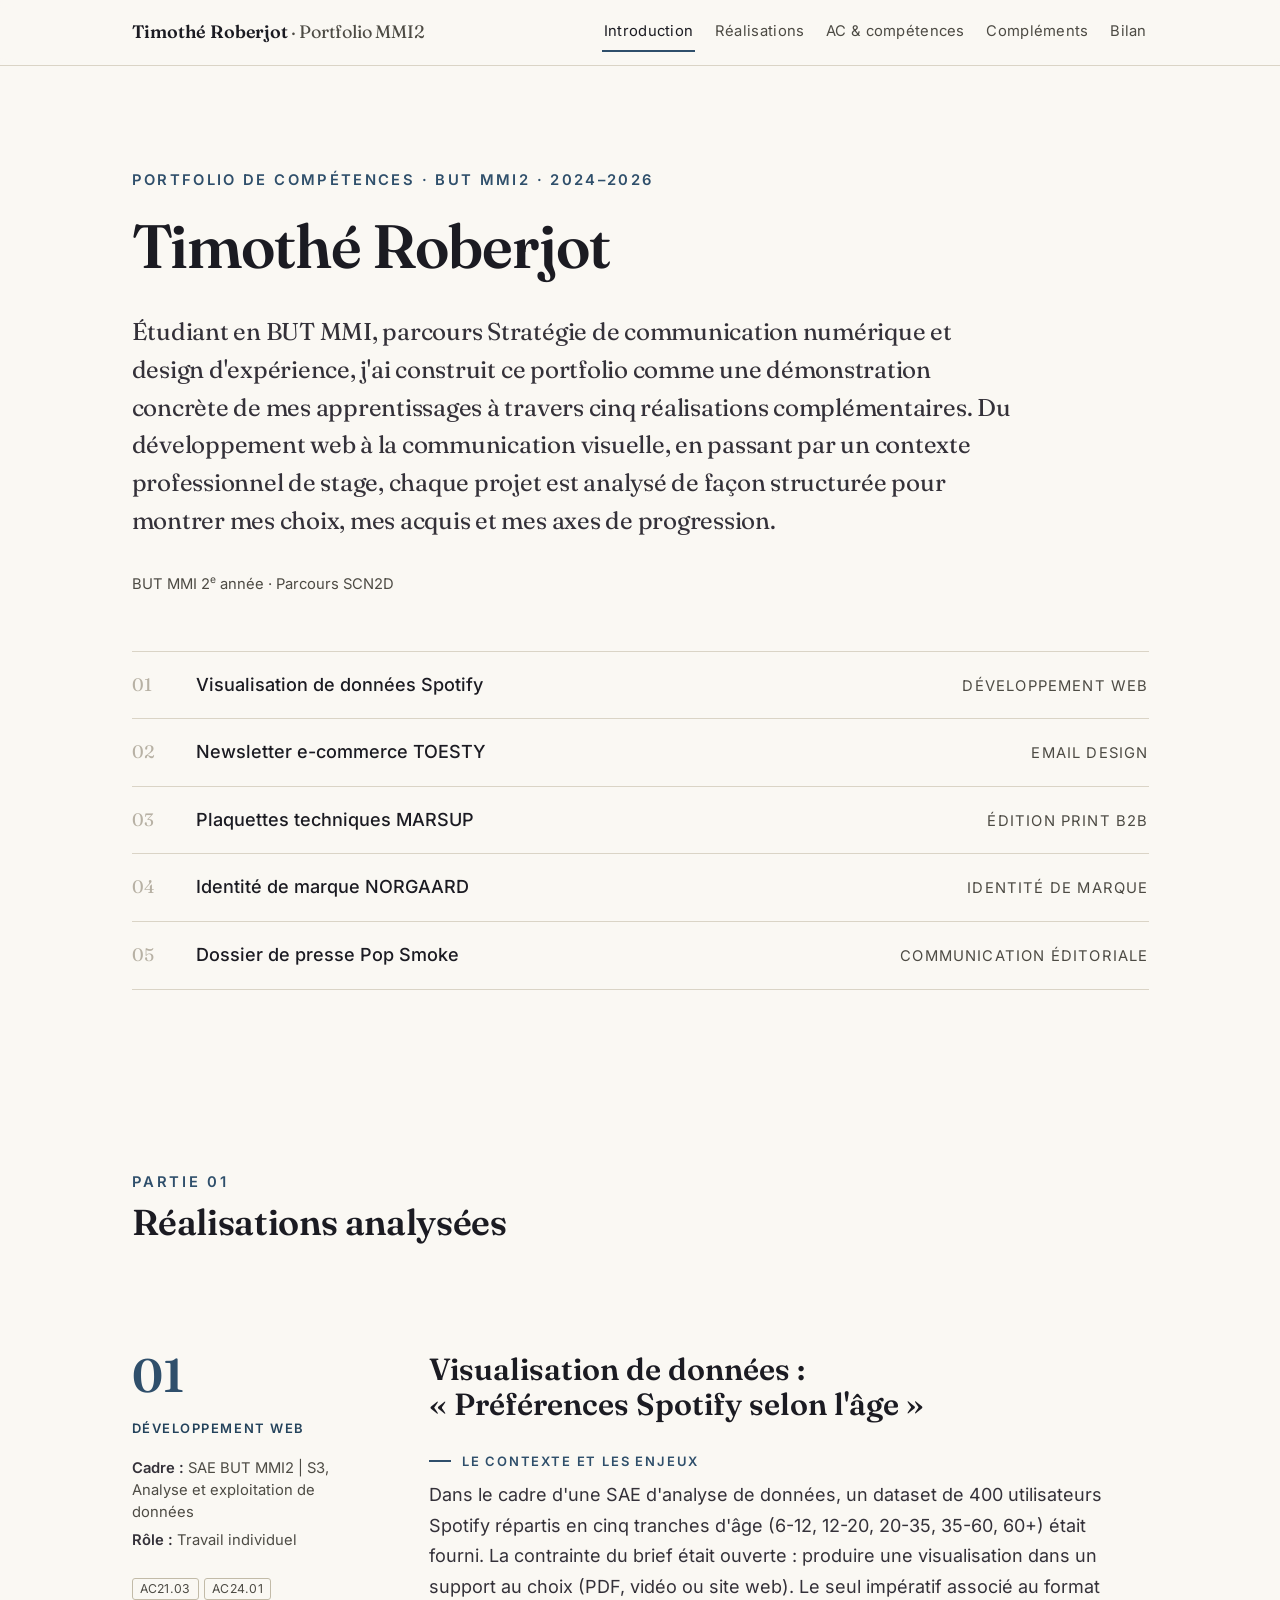
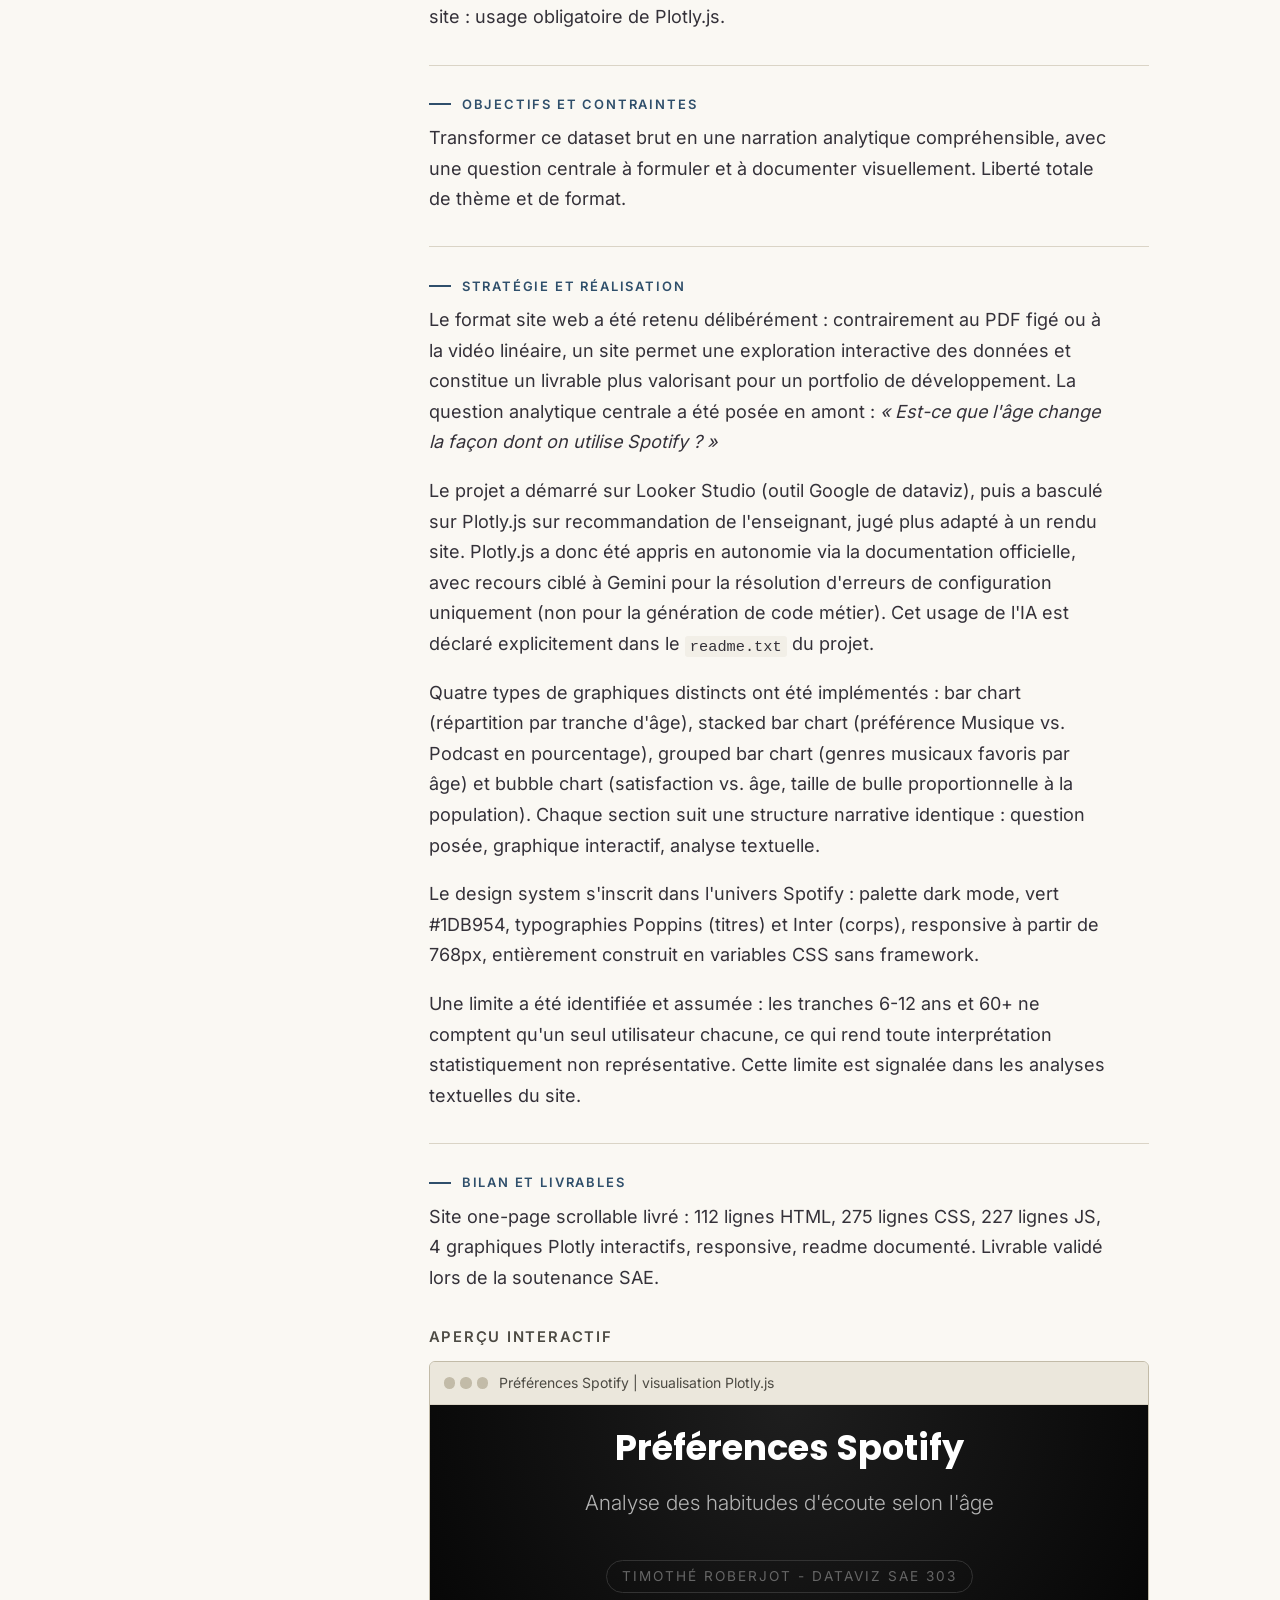
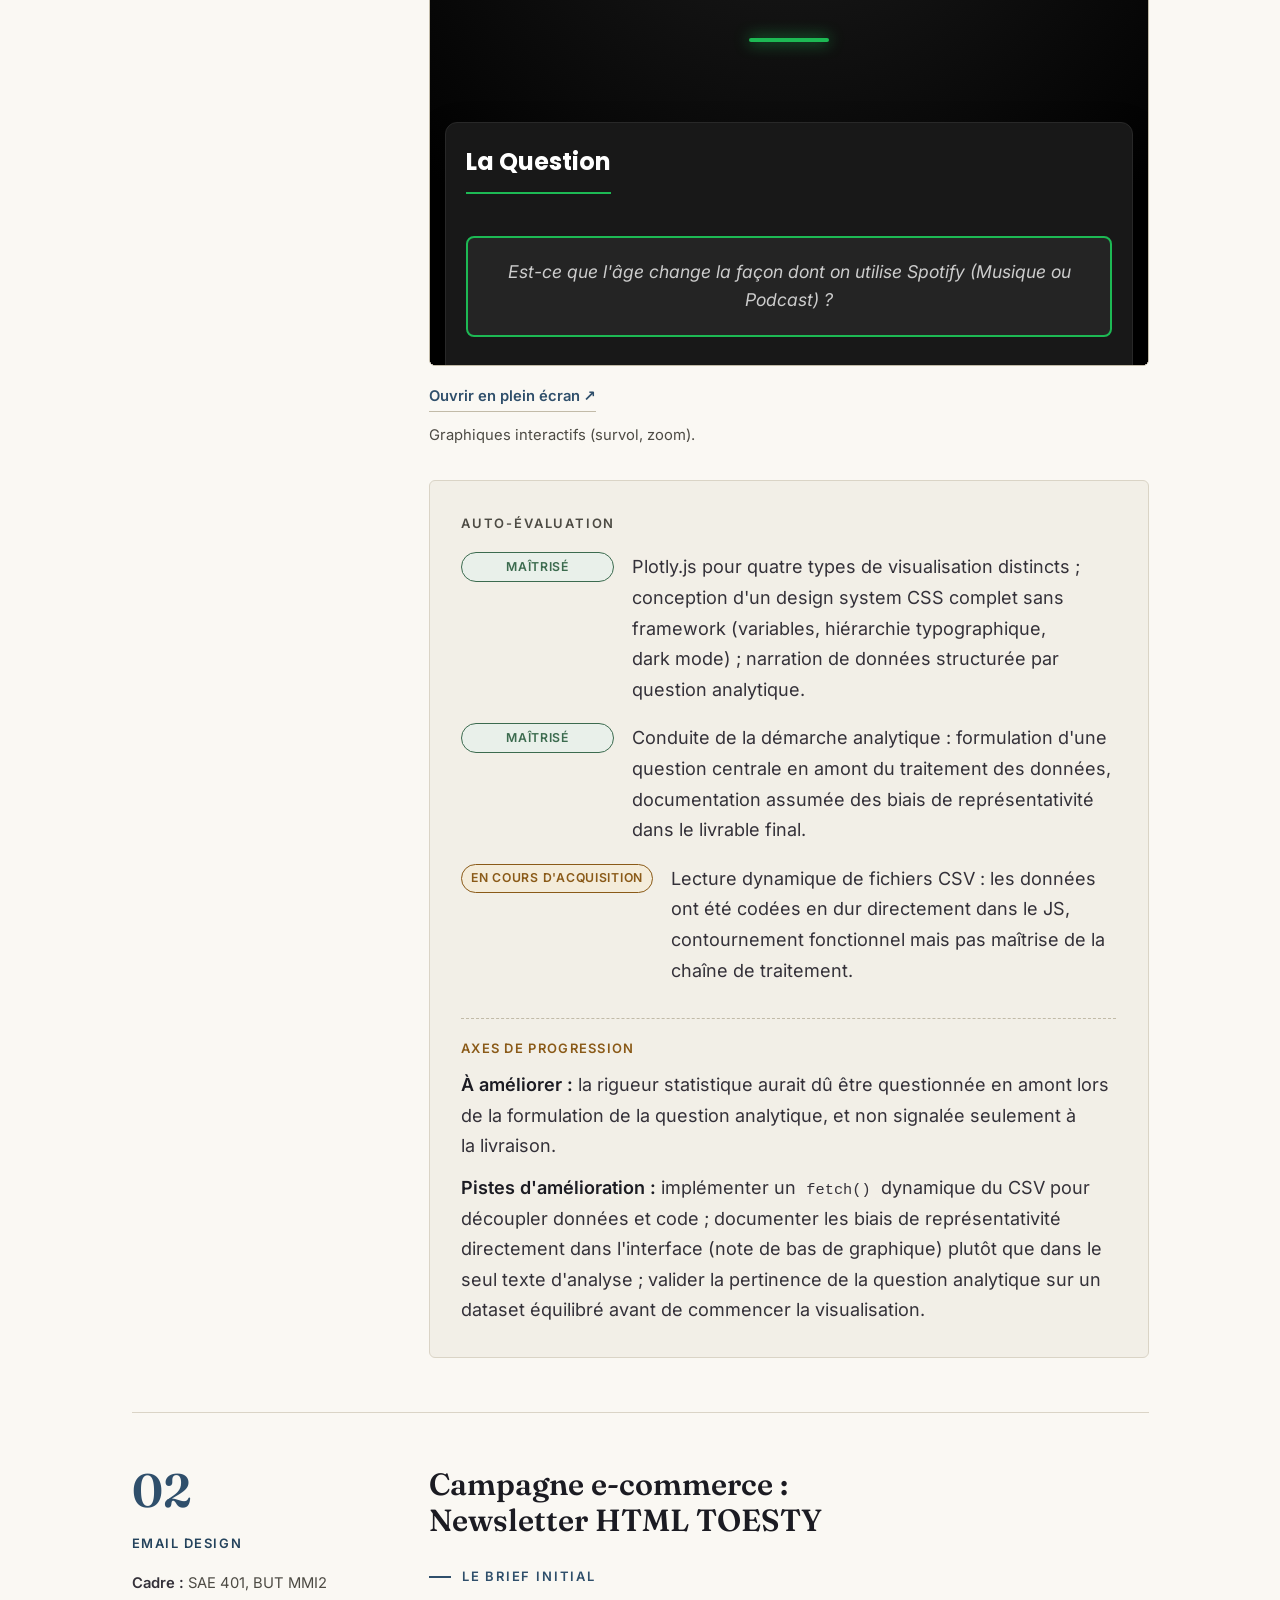
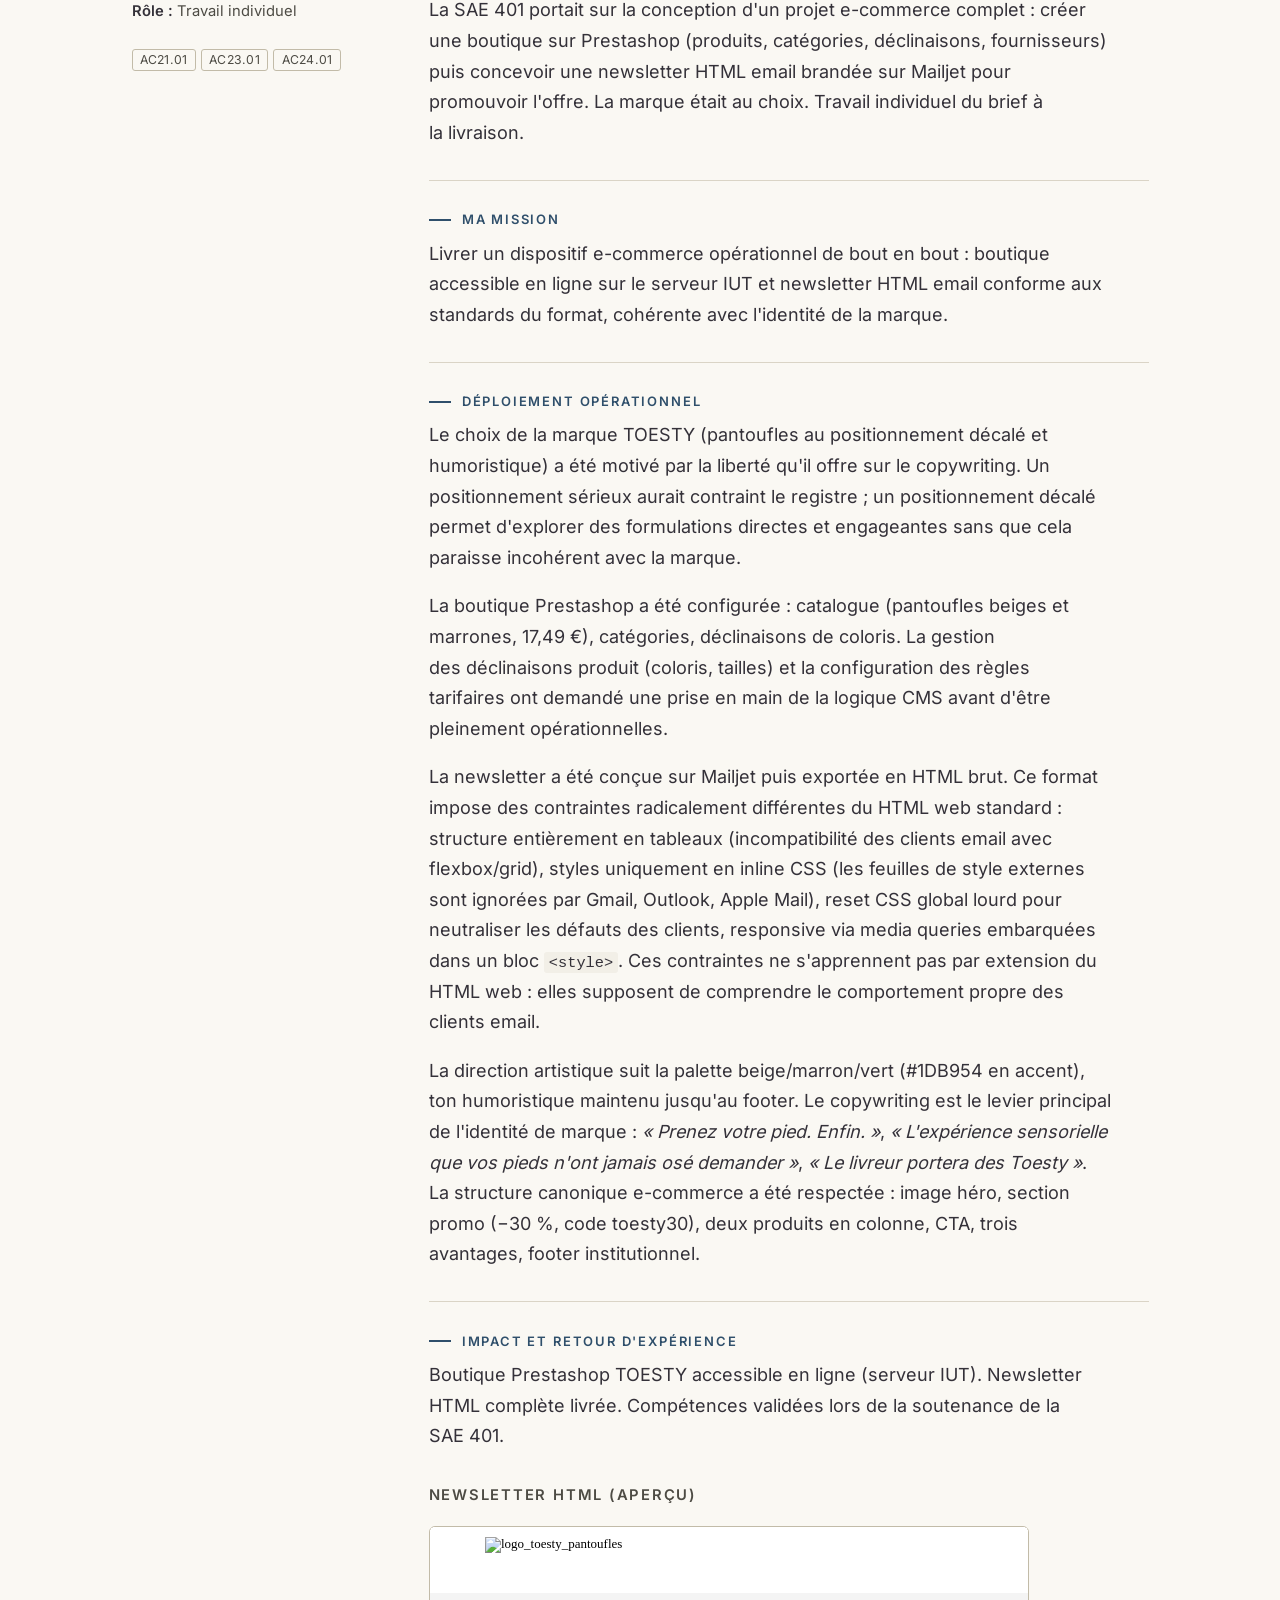
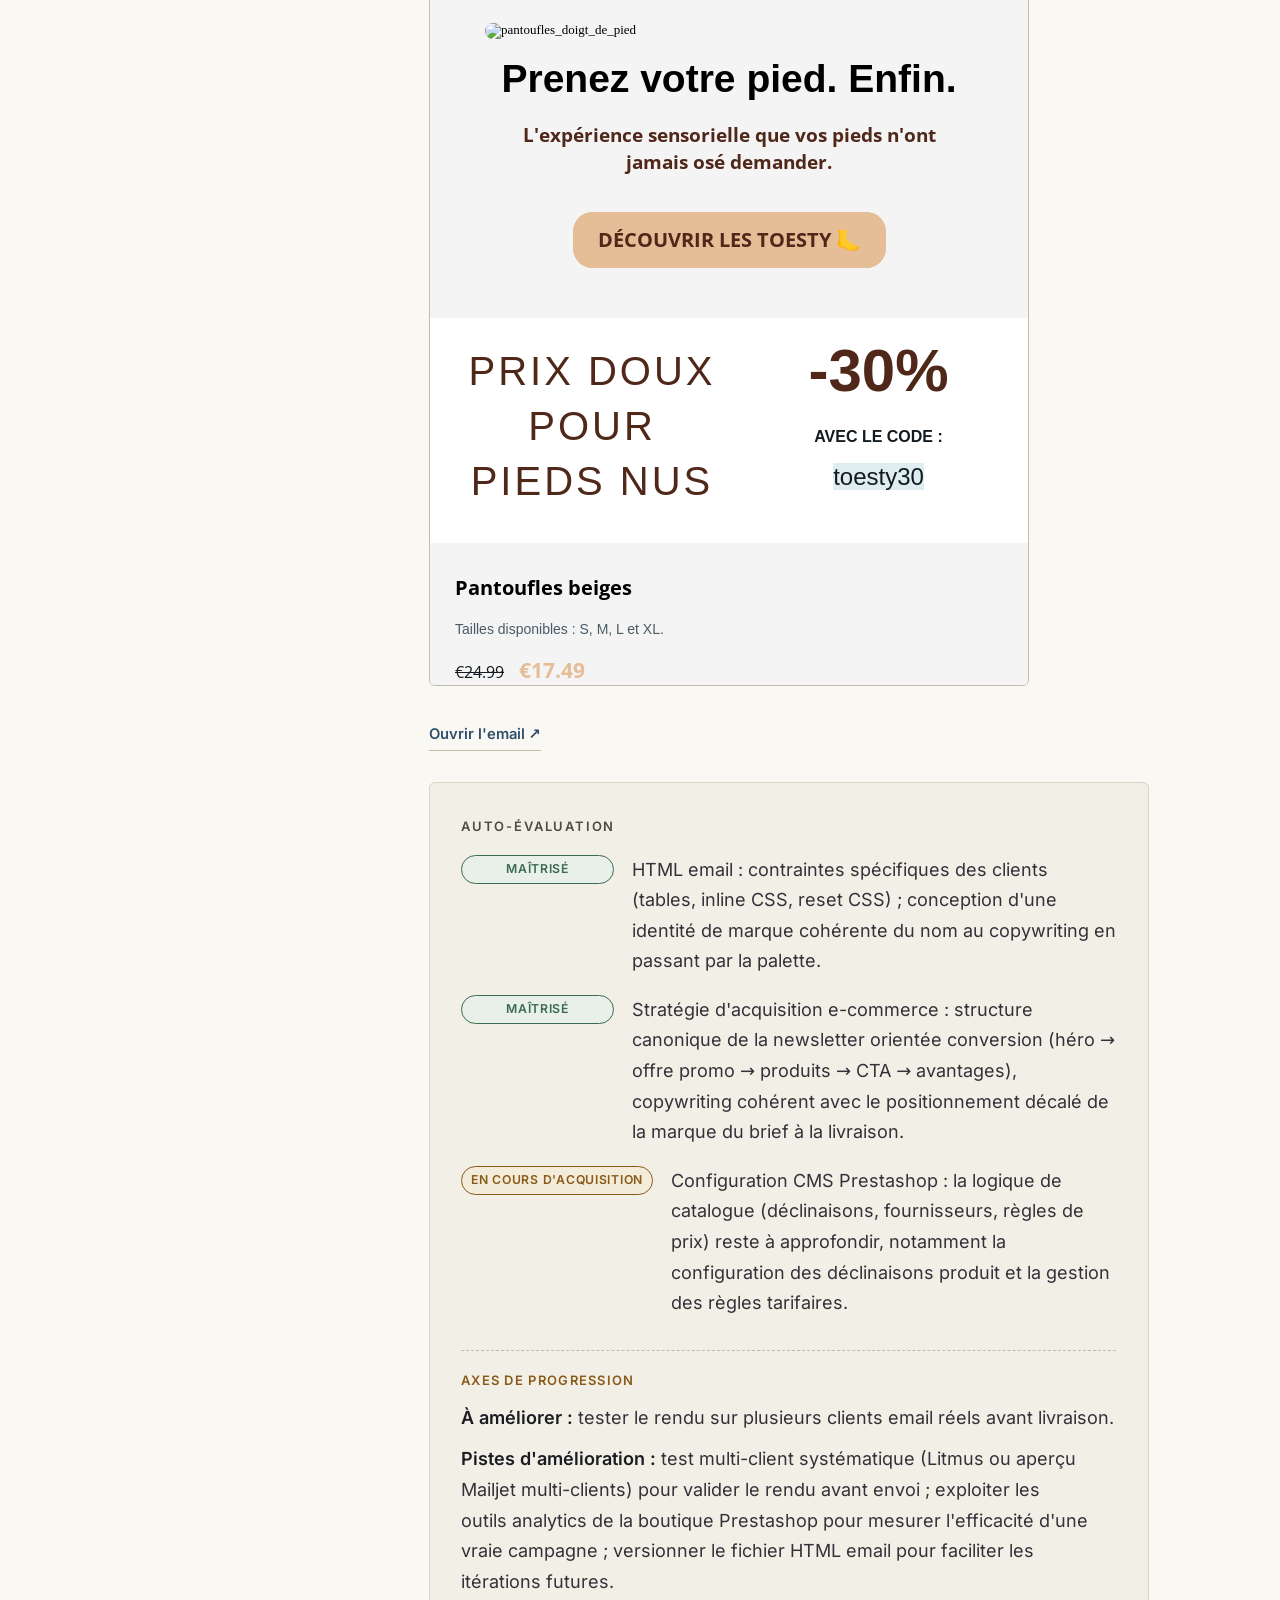
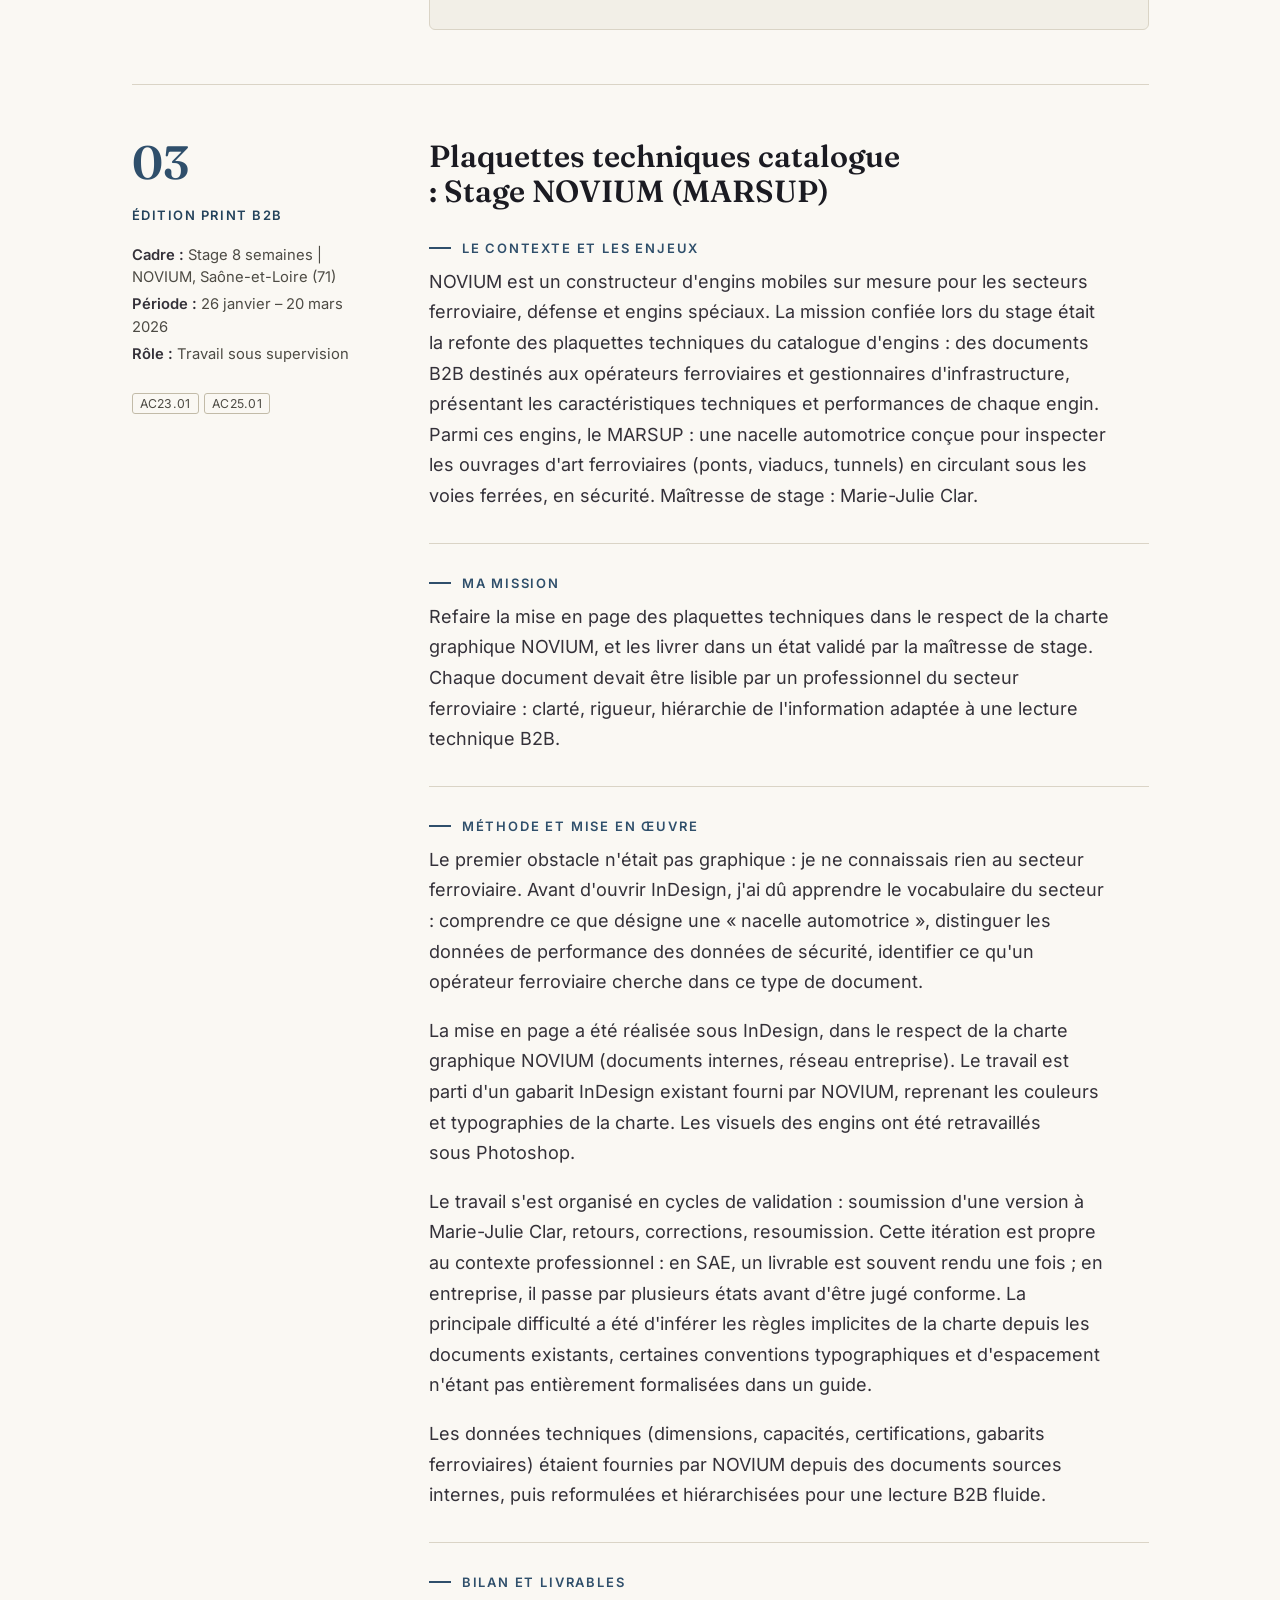
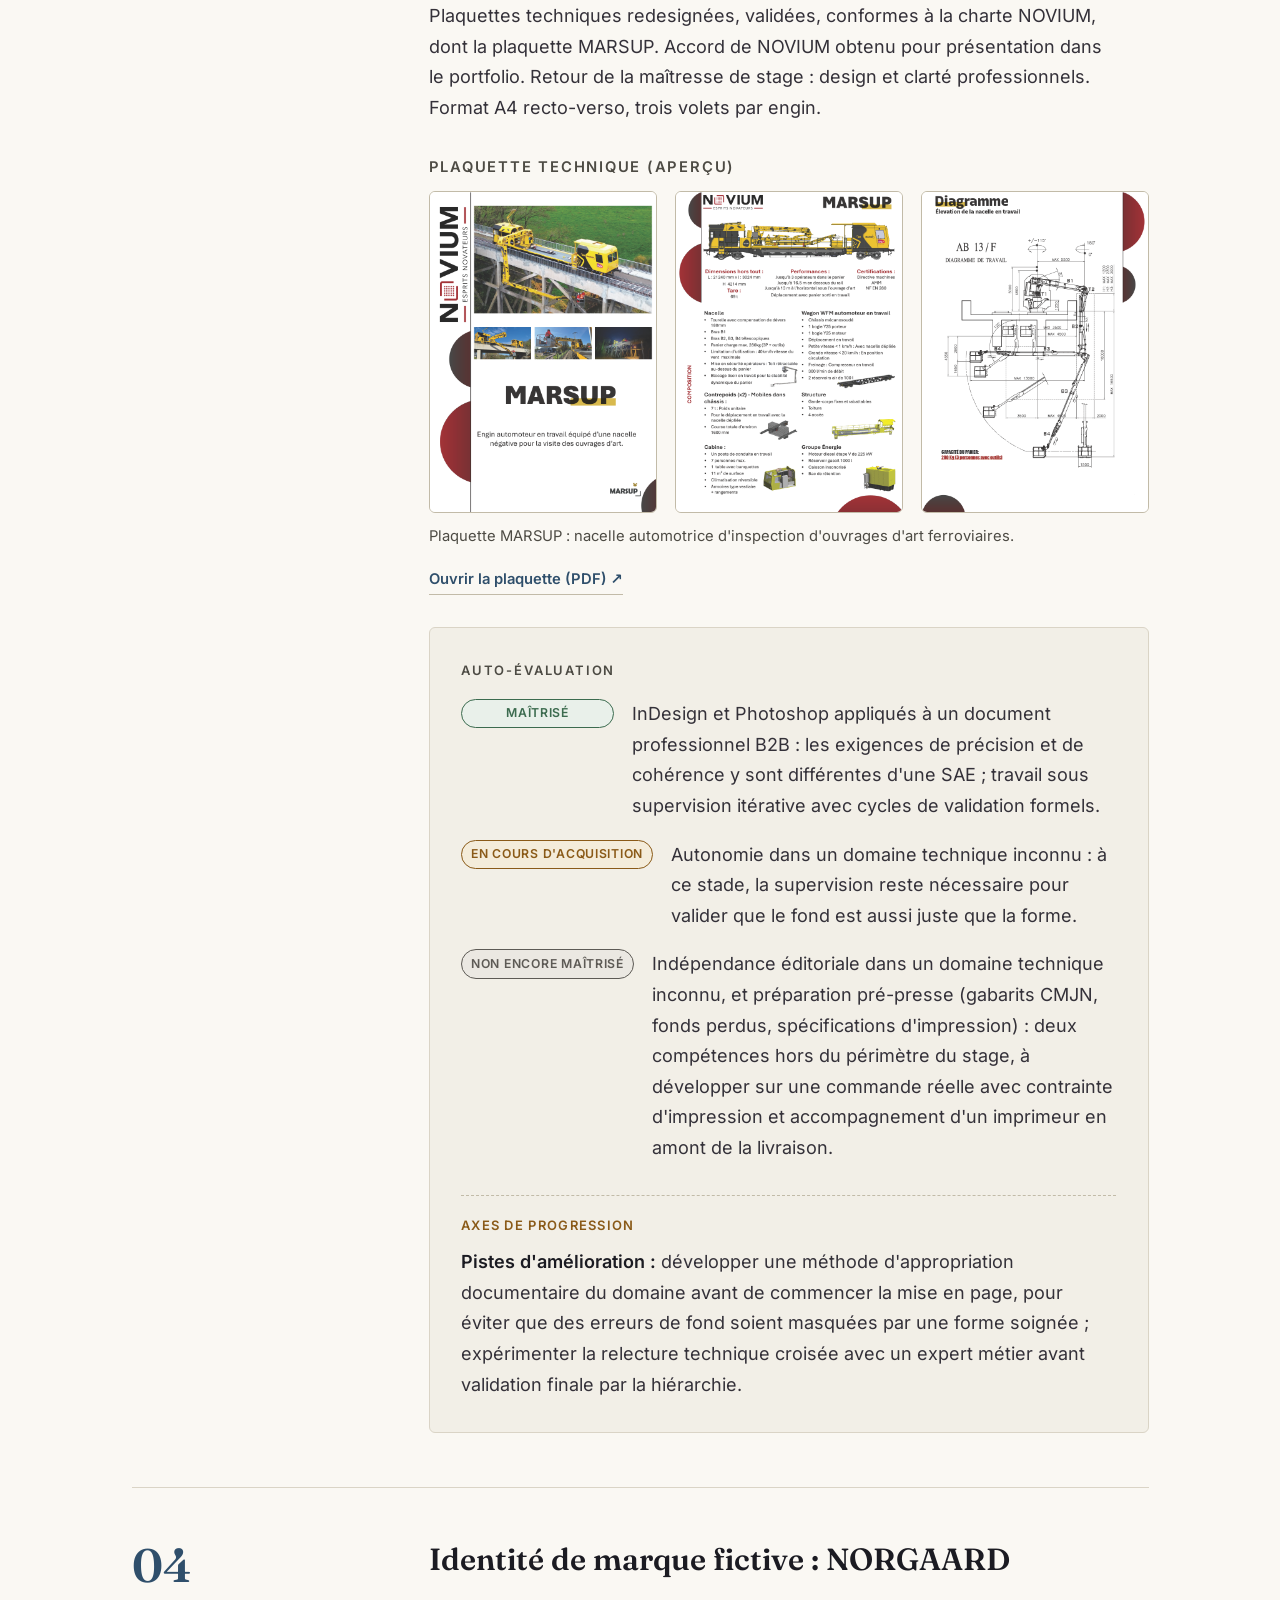
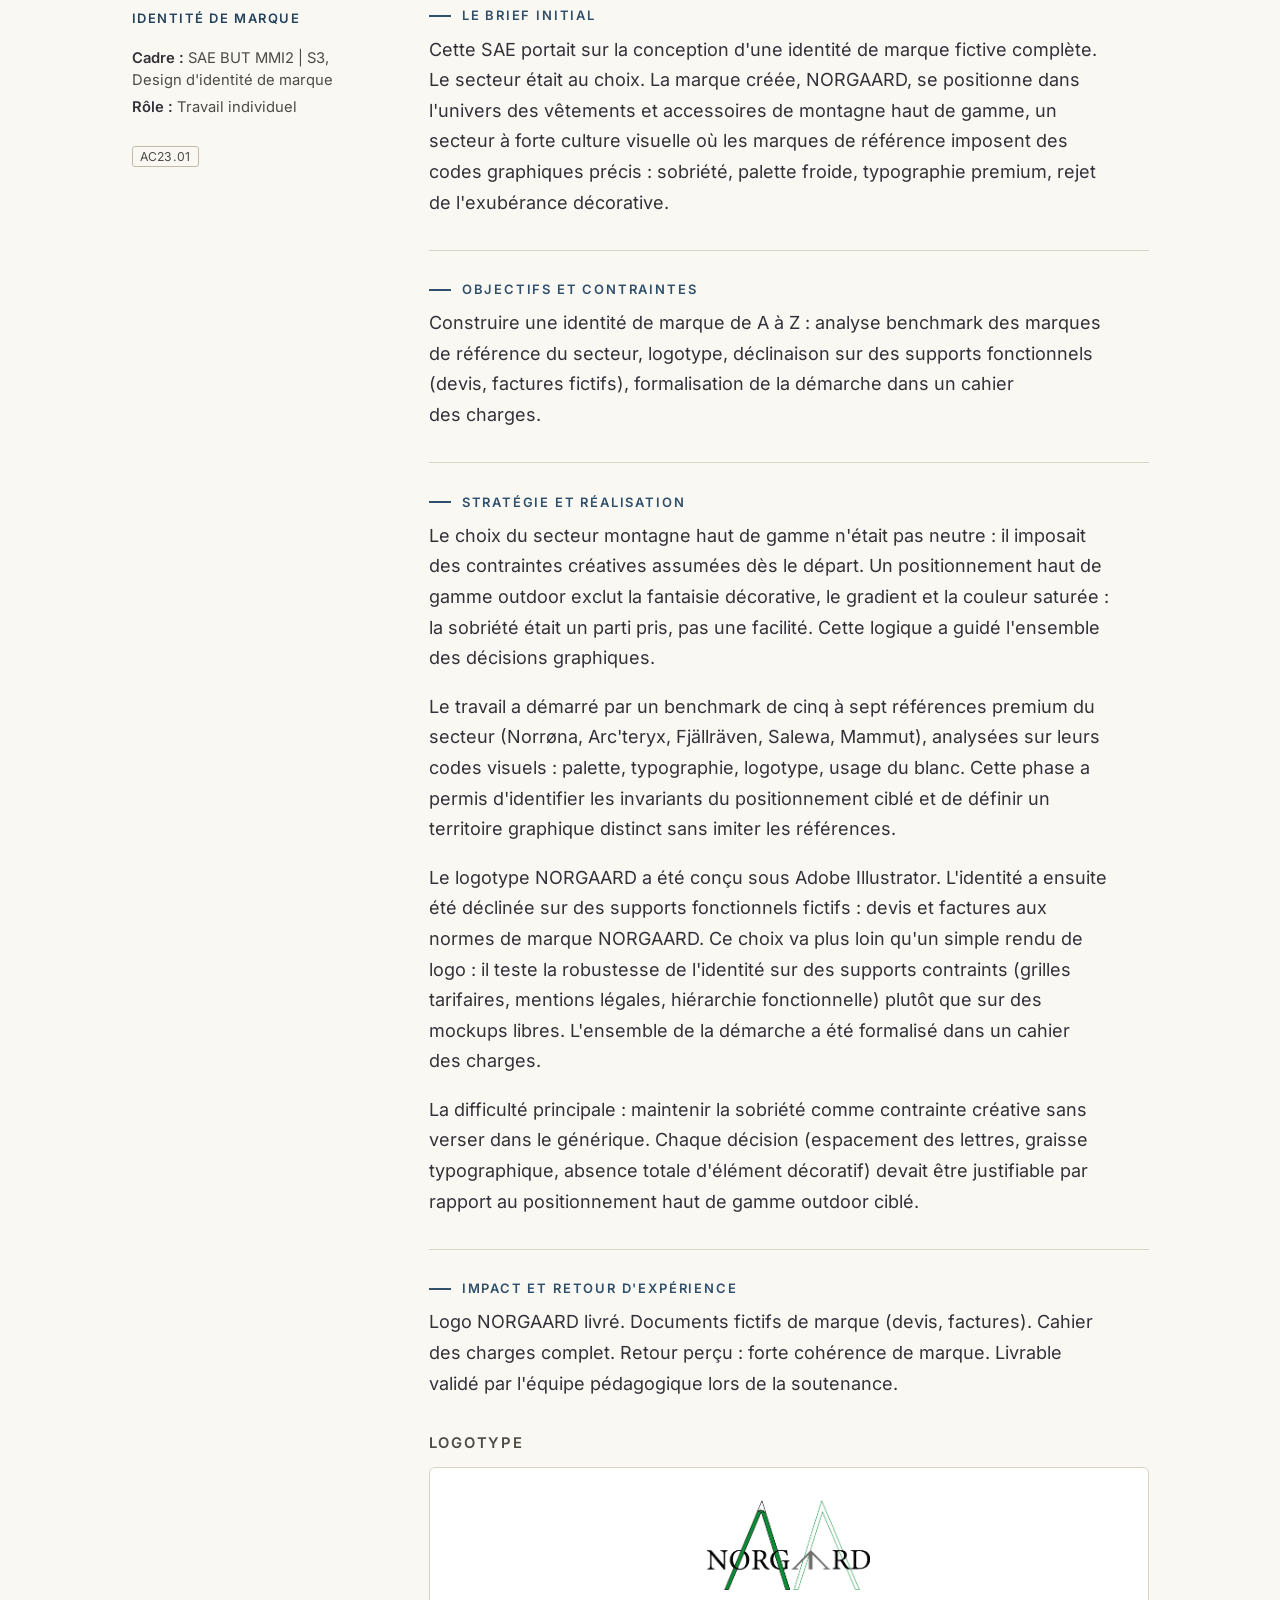
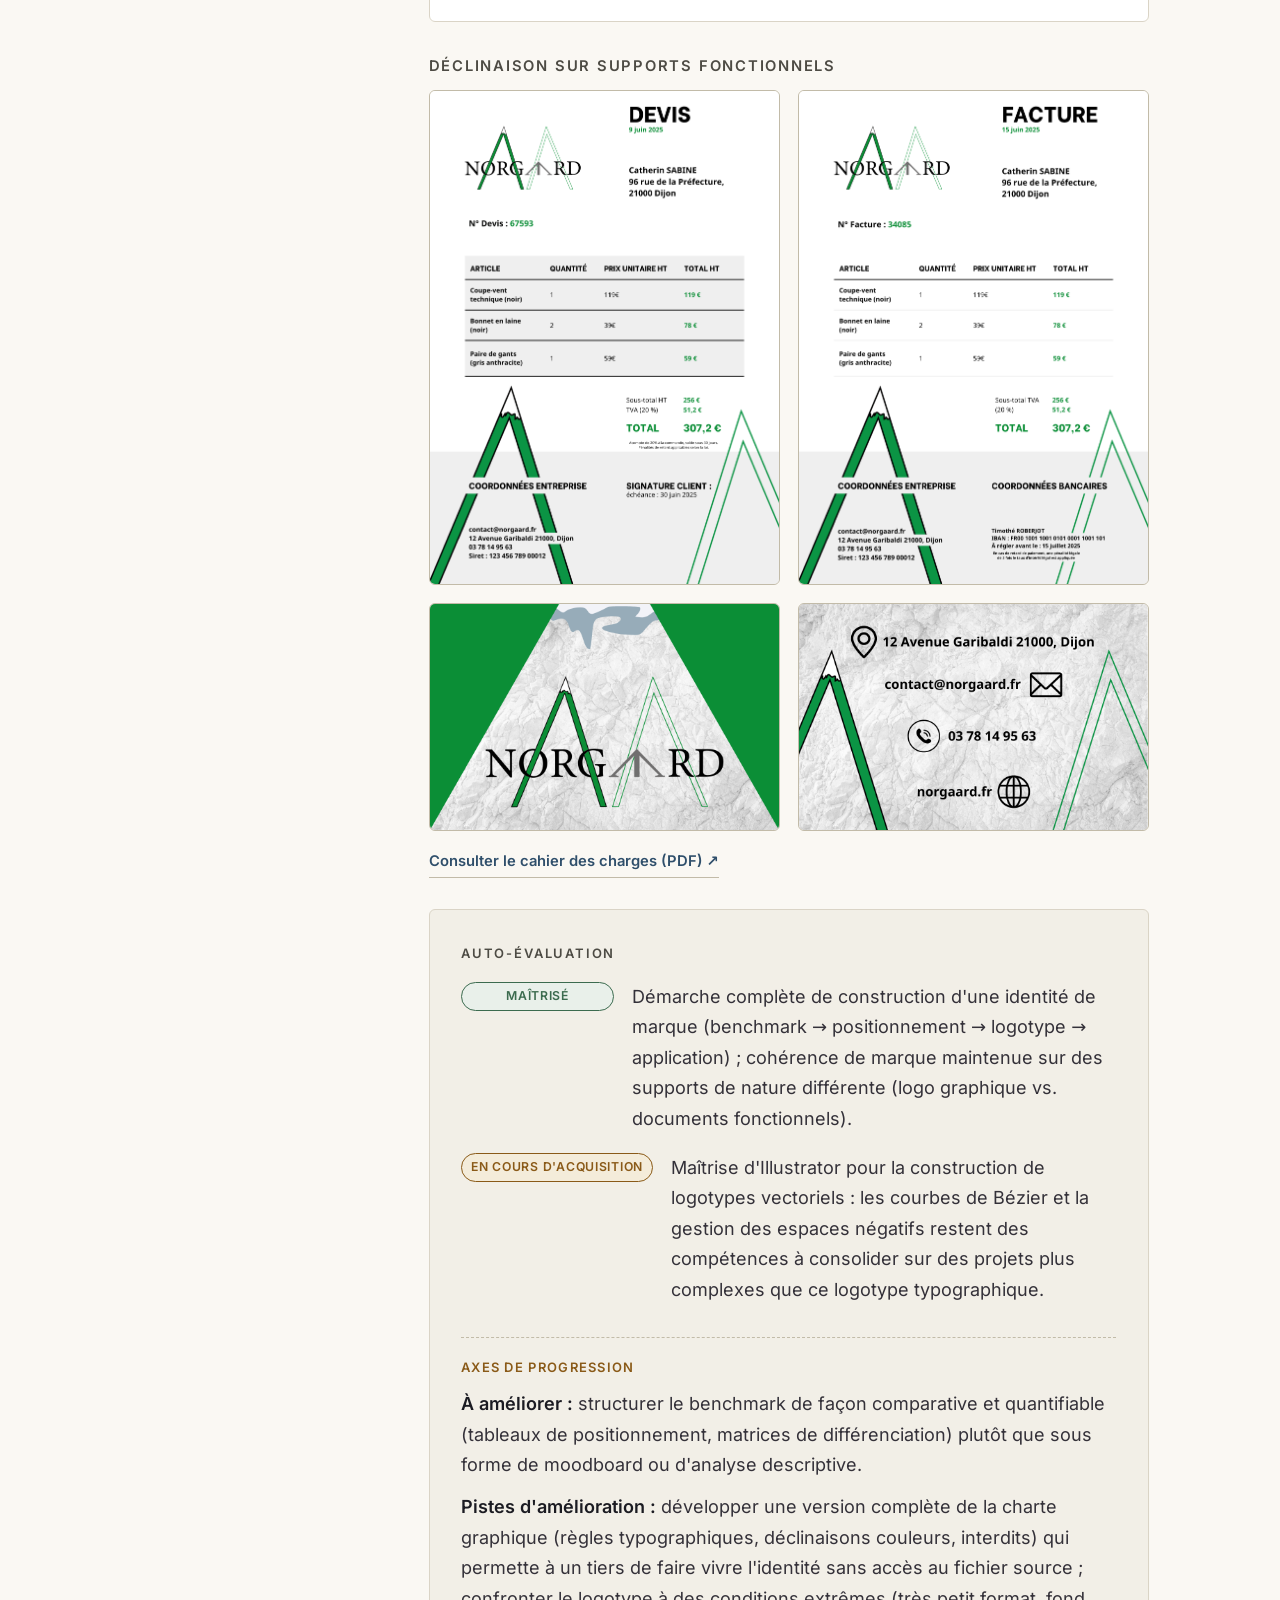
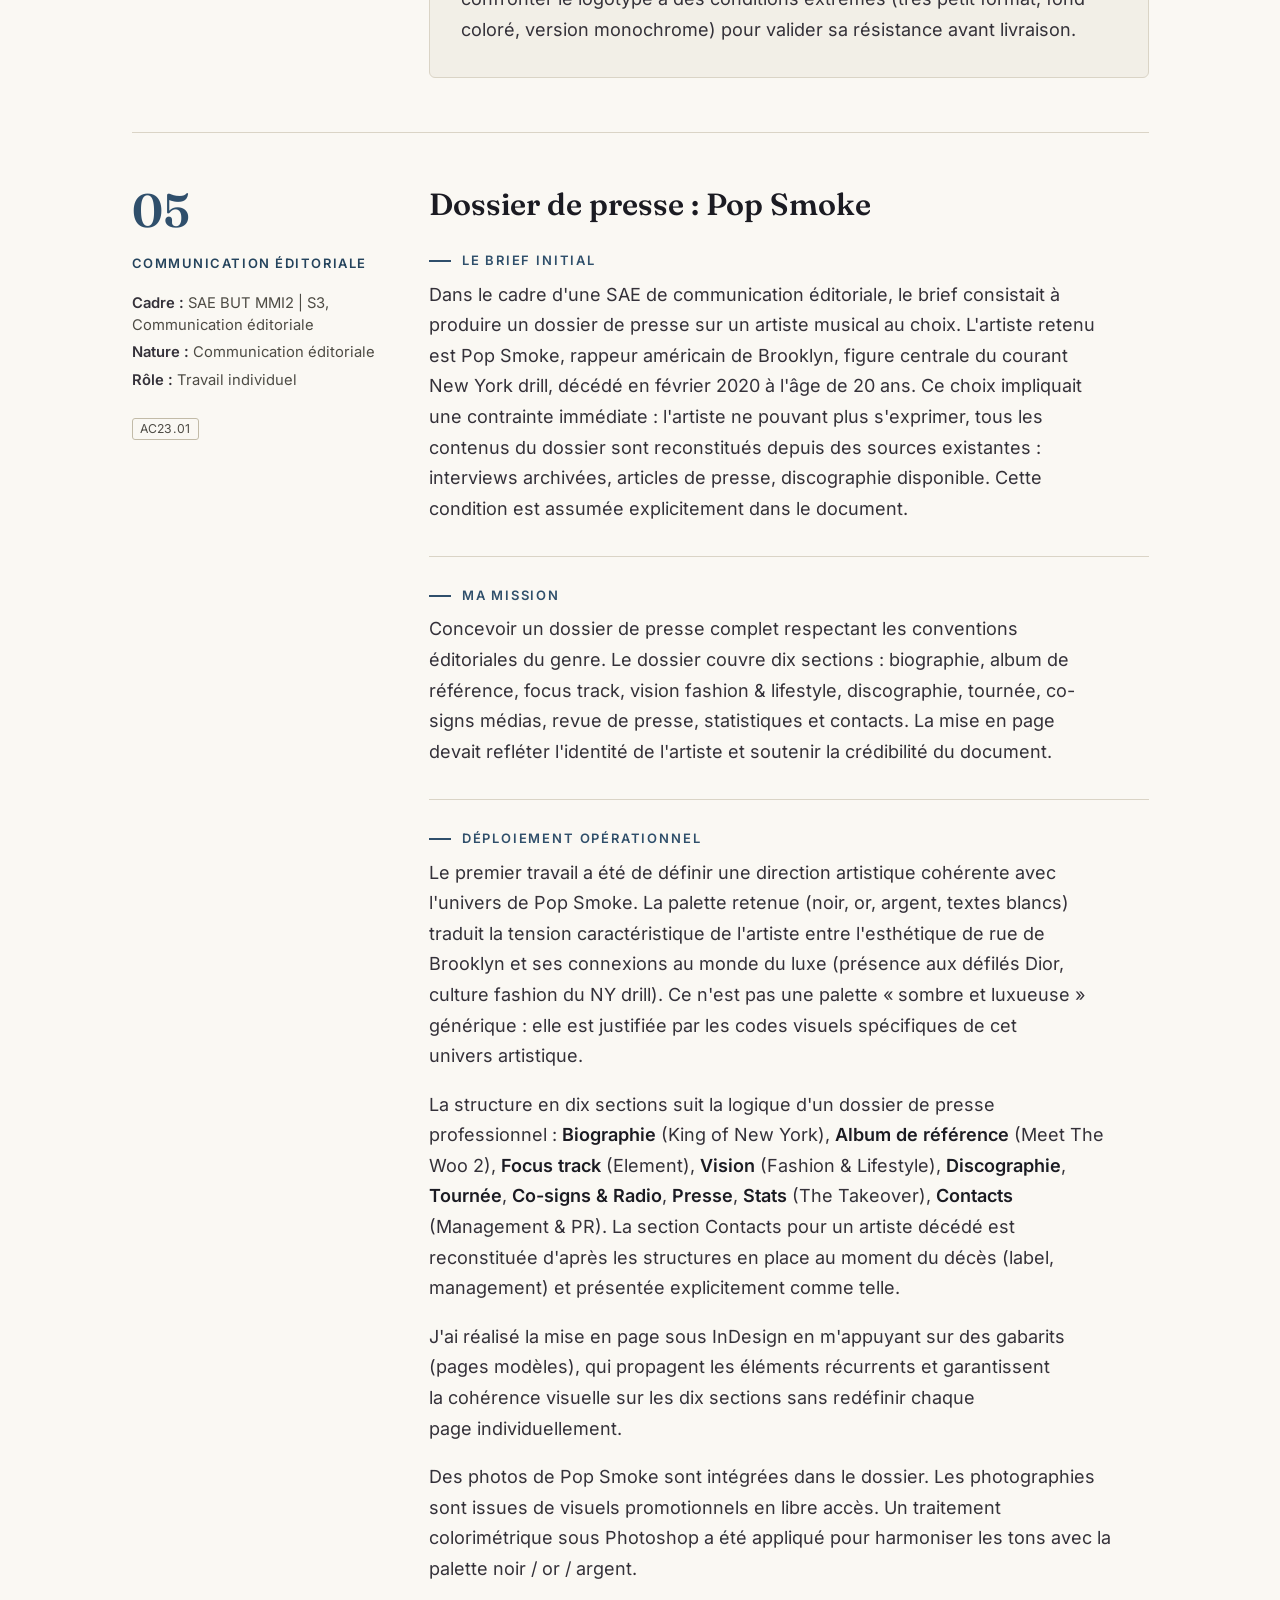
==== src/index.html @ 8c2eea96 "1. portfolio SCN2D" ====
<!DOCTYPE html>
<html lang="fr">
<head>
  <meta charset="UTF-8" />
  <meta name="viewport" content="width=device-width, initial-scale=1.0" />
  <meta name="description" content="Portfolio de compétences de Timothé Roberjot, BUT MMI 2e année (parcours SCN2D). Cinq réalisations analysées par la méthode STAR et leur couverture des apprentissages critiques." />
  <title>Portfolio — Timothé Roberjot — BUT MMI2</title>

  <link rel="icon" href="data:image/svg+xml,%3Csvg xmlns='http://www.w3.org/2000/svg' viewBox='0 0 32 32'%3E%3Crect width='32' height='32' fill='%23faf8f3'/%3E%3Ctext x='16' y='23' font-family='Georgia,serif' font-size='20' font-weight='600' text-anchor='middle' fill='%23345470'%3ER%3C/text%3E%3C/svg%3E" />

  <link rel="preload" href="../assets/fonts/fraunces-latin.woff2" as="font" type="font/woff2" crossorigin />
  <link rel="preload" href="../assets/fonts/inter-latin.woff2" as="font" type="font/woff2" crossorigin />
  <link rel="stylesheet" href="styles/main.css" />
</head>
<body>

  <a class="skip-link" href="#main">Aller au contenu</a>

  <header class="site-header">
    <div class="site-header__inner">
      <a class="brand" href="#introduction">Timothé Roberjot <span>· Portfolio MMI2</span></a>
      <nav class="site-nav" aria-label="Navigation principale">
        <a href="#introduction">Introduction</a>
        <a href="#missions">Réalisations</a>
        <a href="#tableau-ac">AC &amp; compétences</a>
        <a href="#complements">Compléments</a>
        <a href="#bilan">Bilan</a>
      </nav>
    </div>
  </header>

  <main id="main" class="shell" tabindex="-1">

    <!-- ===================== HERO ===================== -->
    <section id="introduction" class="hero">
      <p class="hero__eyebrow">Portfolio de compétences · BUT MMI2 · 2024–2026</p>
      <h1>Timothé Roberjot</h1>
      <p class="hero__lead accroche">Étudiant en BUT MMI, parcours Stratégie de communication numérique et design d'expérience, j'ai construit ce portfolio comme une démonstration concrète de mes apprentissages à travers cinq réalisations complémentaires. Du développement web à la communication visuelle, en passant par un contexte professionnel de stage, chaque projet est analysé de façon structurée pour montrer mes choix, mes acquis et mes axes de progression.</p>
      <p class="hero__sub">BUT MMI 2<sup>e</sup> année &middot; Parcours SCN2D</p>

      <ul class="hero__index" aria-label="Index des réalisations">
        <li><a href="#mission-dataviz"><span class="num">01</span><span class="label">Visualisation de données Spotify</span><span class="disc">Développement web</span></a></li>
        <li><a href="#mission-emailing"><span class="num">02</span><span class="label">Newsletter e-commerce TOESTY</span><span class="disc">Email design</span></a></li>
        <li><a href="#mission-marsup"><span class="num">03</span><span class="label">Plaquettes techniques MARSUP</span><span class="disc">Édition print B2B</span></a></li>
        <li><a href="#mission-norgaard"><span class="num">04</span><span class="label">Identité de marque NORGAARD</span><span class="disc">Identité de marque</span></a></li>
        <li><a href="#mission-popsmoke"><span class="num">05</span><span class="label">Dossier de presse Pop Smoke</span><span class="disc">Communication éditoriale</span></a></li>
      </ul>
    </section>

    <!-- ===================== RÉALISATIONS ===================== -->
    <section id="missions" class="section">
      <div class="section__head">
        <span class="section__num">Partie 01</span>
        <h2>Réalisations analysées</h2>
      </div>

      <div class="missions">

        <!-- Mission 1 : Site de visualisation de données -->
        <article id="mission-dataviz" class="mission">
          <div class="mission__rail">
            <span class="mission__index">01</span>
            <span class="mission__discipline">Développement web</span>
            <dl class="mission__meta">
              <div><dt>Cadre :</dt> <dd>SAE BUT MMI2 | S3, Analyse et exploitation de données</dd></div>
              <div><dt>Rôle :</dt> <dd>Travail individuel</dd></div>
            </dl>
            <ul class="ac-list" aria-label="Apprentissages critiques démontrés">
              <li><a class="ac-chip" href="#tableau-ac">AC21.03</a></li>
              <li><a class="ac-chip" href="#tableau-ac">AC24.01</a></li>
            </ul>
          </div>

          <div class="mission__body">
            <h3>Visualisation de données : &laquo;&nbsp;Préférences Spotify selon l'âge&nbsp;&raquo;</h3>

            <div class="star-block">
              <h4>Le contexte et les enjeux</h4>
              <p>Dans le cadre d'une SAE d'analyse de données, un dataset de 400 utilisateurs Spotify répartis en cinq tranches d'âge (6-12, 12-20, 20-35, 35-60, 60+) était fourni. La contrainte du brief était ouverte : produire une visualisation dans un support au choix (PDF, vidéo ou site web). Le seul impératif associé au format site : usage obligatoire de Plotly.js.</p>
            </div>

            <div class="star-block">
              <h4>Objectifs et contraintes</h4>
              <p>Transformer ce dataset brut en une narration analytique compréhensible, avec une question centrale à formuler et à documenter visuellement. Liberté totale de thème et de format.</p>
            </div>

            <div class="star-block">
              <h4>Stratégie et réalisation</h4>
              <p>Le format site web a été retenu délibérément : contrairement au PDF figé ou à la vidéo linéaire, un site permet une exploration interactive des données et constitue un livrable plus valorisant pour un portfolio de développement. La question analytique centrale a été posée en amont : <em>&laquo;&nbsp;Est-ce que l'âge change la façon dont on utilise Spotify&nbsp;?&nbsp;&raquo;</em></p>
              <p>Le projet a démarré sur Looker Studio (outil Google de dataviz), puis a basculé sur Plotly.js sur recommandation de l'enseignant, jugé plus adapté à un rendu site. Plotly.js a donc été appris en autonomie via la documentation officielle, avec recours ciblé à Gemini pour la résolution d'erreurs de configuration uniquement (non pour la génération de code métier). Cet usage de l'IA est déclaré explicitement dans le <code>readme.txt</code> du projet.</p>
              <p>Quatre types de graphiques distincts ont été implémentés : bar chart (répartition par tranche d'âge), stacked bar chart (préférence Musique vs. Podcast en pourcentage), grouped bar chart (genres musicaux favoris par âge) et bubble chart (satisfaction vs. âge, taille de bulle proportionnelle à la population). Chaque section suit une structure narrative identique : question posée, graphique interactif, analyse textuelle.</p>
              <p>Le design system s'inscrit dans l'univers Spotify : palette dark mode, vert #1DB954, typographies Poppins (titres) et Inter (corps), responsive à partir de 768px, entièrement construit en variables CSS sans framework.</p>
              <p>Une limite a été identifiée et assumée : les tranches 6-12 ans et 60+ ne comptent qu'un seul utilisateur chacune, ce qui rend toute interprétation statistiquement non représentative. Cette limite est signalée dans les analyses textuelles du site.</p>
            </div>

            <div class="star-block">
              <h4>Bilan et livrables</h4>
              <p>Site one-page scrollable livré : 112 lignes HTML, 275 lignes CSS, 227 lignes JS, 4 graphiques Plotly interactifs, responsive, readme documenté. Livrable validé lors de la soutenance SAE.</p>

              <div class="deliverable deliverable--embed">
                <p class="deliverable__lead">Aperçu interactif</p>
                <div class="frame frame--app">
                  <div class="frame__bar">
                    <span class="frame__dots"><span></span><span></span><span></span></span>
                    <span class="frame__label">Préférences Spotify | visualisation Plotly.js</span>
                  </div>
                  <iframe src="../travaux/site_dataviz/index.html" title="Site de visualisation de données Spotify (interactif)" loading="lazy"></iframe>
                </div>
                <a class="deliverable__cta" href="../travaux/site_dataviz/index.html" target="_blank" rel="noopener">Ouvrir en plein écran ↗</a>
                <p class="deliverable__note">Graphiques interactifs (survol, zoom).</p>
              </div>
            </div>

            <div class="auto-evaluation">
              <p class="auto-evaluation__title">Auto-évaluation</p>
              <div class="eval-item"><span class="niveau niveau--ok">Maîtrisé</span><p>Plotly.js pour quatre types de visualisation distincts&nbsp;; conception d'un design system CSS complet sans framework (variables, hiérarchie typographique, dark mode)&nbsp;; narration de données structurée par question analytique.</p></div>
              <div class="eval-item"><span class="niveau niveau--ok">Maîtrisé</span><p>Conduite de la démarche analytique : formulation d'une question centrale en amont du traitement des données, documentation assumée des biais de représentativité dans le livrable final.</p></div>
              <div class="eval-item"><span class="niveau niveau--progress">En cours d'acquisition</span><p>Lecture dynamique de fichiers CSV : les données ont été codées en dur directement dans le JS, contournement fonctionnel mais pas maîtrise de la chaîne de traitement.</p></div>
              <div class="eval-improve">
                <p class="eval-improve__title">Axes de progression</p>
                <p><strong>À améliorer&nbsp;:</strong> la rigueur statistique aurait dû être questionnée en amont lors de la formulation de la question analytique, et non signalée seulement à la livraison.</p>
                <p><strong>Pistes d'amélioration&nbsp;:</strong> implémenter un <code>fetch()</code> dynamique du CSV pour découpler données et code&nbsp;; documenter les biais de représentativité directement dans l'interface (note de bas de graphique) plutôt que dans le seul texte d'analyse&nbsp;; valider la pertinence de la question analytique sur un dataset équilibré avant de commencer la visualisation.</p>
              </div>
            </div>
          </div>
        </article>

        <!-- Mission 2 : Campagne e-commerce TOESTY -->
        <article id="mission-emailing" class="mission">
          <div class="mission__rail">
            <span class="mission__index">02</span>
            <span class="mission__discipline">Email design</span>
            <dl class="mission__meta">
              <div><dt>Cadre :</dt> <dd>SAE 401, BUT MMI2</dd></div>
              <div><dt>Rôle :</dt> <dd>Travail individuel</dd></div>
            </dl>
            <ul class="ac-list" aria-label="Apprentissages critiques démontrés">
              <li><a class="ac-chip" href="#tableau-ac">AC21.01</a></li>
              <li><a class="ac-chip" href="#tableau-ac">AC23.01</a></li>
              <li><a class="ac-chip" href="#tableau-ac">AC24.01</a></li>
            </ul>
          </div>

          <div class="mission__body">
            <h3>Campagne e-commerce : Newsletter HTML TOESTY</h3>

            <div class="star-block">
              <h4>Le brief initial</h4>
              <p>La SAE 401 portait sur la conception d'un projet e-commerce complet : créer une boutique sur Prestashop (produits, catégories, déclinaisons, fournisseurs) puis concevoir une newsletter HTML email brandée sur Mailjet pour promouvoir l'offre. La marque était au choix. Travail individuel du brief à la livraison.</p>
            </div>

            <div class="star-block">
              <h4>Ma mission</h4>
              <p>Livrer un dispositif e-commerce opérationnel de bout en bout : boutique accessible en ligne sur le serveur IUT et newsletter HTML email conforme aux standards du format, cohérente avec l'identité de la marque.</p>
            </div>

            <div class="star-block">
              <h4>Déploiement opérationnel</h4>
              <p>Le choix de la marque TOESTY (pantoufles au positionnement décalé et humoristique) a été motivé par la liberté qu'il offre sur le copywriting. Un positionnement sérieux aurait contraint le registre&nbsp;; un positionnement décalé permet d'explorer des formulations directes et engageantes sans que cela paraisse incohérent avec la marque.</p>
              <p>La boutique Prestashop a été configurée : catalogue (pantoufles beiges et marrones, 17,49&nbsp;&euro;), catégories, déclinaisons de coloris. La gestion des déclinaisons produit (coloris, tailles) et la configuration des règles tarifaires ont demandé une prise en main de la logique CMS avant d'être pleinement opérationnelles.</p>
              <p>La newsletter a été conçue sur Mailjet puis exportée en HTML brut. Ce format impose des contraintes radicalement différentes du HTML web standard : structure entièrement en tableaux (incompatibilité des clients email avec flexbox/grid), styles uniquement en inline CSS (les feuilles de style externes sont ignorées par Gmail, Outlook, Apple Mail), reset CSS global lourd pour neutraliser les défauts des clients, responsive via media queries embarquées dans un bloc <code>&lt;style&gt;</code>. Ces contraintes ne s'apprennent pas par extension du HTML web : elles supposent de comprendre le comportement propre des clients email.</p>
              <p>La direction artistique suit la palette beige/marron/vert (#1DB954 en accent), ton humoristique maintenu jusqu'au footer. Le copywriting est le levier principal de l'identité de marque : <em>&laquo;&nbsp;Prenez votre pied. Enfin.&nbsp;&raquo;</em>, <em>&laquo;&nbsp;L'expérience sensorielle que vos pieds n'ont jamais osé demander&nbsp;&raquo;</em>, <em>&laquo;&nbsp;Le livreur portera des Toesty&nbsp;&raquo;</em>. La structure canonique e-commerce a été respectée : image héro, section promo (&minus;30&nbsp;%, code toesty30), deux produits en colonne, CTA, trois avantages, footer institutionnel.</p>
            </div>

            <div class="star-block">
              <h4>Impact et retour d'expérience</h4>
              <p>Boutique Prestashop TOESTY accessible en ligne (serveur IUT). Newsletter HTML complète livrée. Compétences validées lors de la soutenance de la SAE 401.</p>

              <div class="deliverable">
                <p class="deliverable__lead">Newsletter HTML (aperçu)</p>
                <iframe class="email-frame" src="../travaux/campagne_emailing/newsletter_ecommerce_TOESTY.html" title="Newsletter e-commerce TOESTY" sandbox="allow-same-origin" loading="lazy"></iframe>
                <a class="deliverable__cta" href="../travaux/campagne_emailing/newsletter_ecommerce_TOESTY.html" target="_blank" rel="noopener">Ouvrir l'email ↗</a>
              </div>
            </div>

            <div class="auto-evaluation">
              <p class="auto-evaluation__title">Auto-évaluation</p>
              <div class="eval-item"><span class="niveau niveau--ok">Maîtrisé</span><p>HTML email : contraintes spécifiques des clients (tables, inline CSS, reset CSS)&nbsp;; conception d'une identité de marque cohérente du nom au copywriting en passant par la palette.</p></div>
              <div class="eval-item"><span class="niveau niveau--ok">Maîtrisé</span><p>Stratégie d'acquisition e-commerce : structure canonique de la newsletter orientée conversion (héro &rarr; offre promo &rarr; produits &rarr; CTA &rarr; avantages), copywriting cohérent avec le positionnement décalé de la marque du brief à la livraison.</p></div>
              <div class="eval-item"><span class="niveau niveau--progress">En cours d'acquisition</span><p>Configuration CMS Prestashop : la logique de catalogue (déclinaisons, fournisseurs, règles de prix) reste à approfondir, notamment la configuration des déclinaisons produit et la gestion des règles tarifaires.</p></div>
              <div class="eval-improve">
                <p class="eval-improve__title">Axes de progression</p>
                <p><strong>À améliorer&nbsp;:</strong> tester le rendu sur plusieurs clients email réels avant livraison.</p>
                <p><strong>Pistes d'amélioration&nbsp;:</strong> test multi-client systématique (Litmus ou aperçu Mailjet multi-clients) pour valider le rendu avant envoi&nbsp;; exploiter les outils analytics de la boutique Prestashop pour mesurer l'efficacité d'une vraie campagne&nbsp;; versionner le fichier HTML email pour faciliter les itérations futures.</p>
              </div>
            </div>
          </div>
        </article>

        <!-- Mission 3 : Plaquettes techniques NOVIUM / MARSUP -->
        <article id="mission-marsup" class="mission">
          <div class="mission__rail">
            <span class="mission__index">03</span>
            <span class="mission__discipline">Édition print B2B</span>
            <dl class="mission__meta">
              <div><dt>Cadre :</dt> <dd>Stage 8 semaines | NOVIUM, Saône-et-Loire (71)</dd></div>
              <div><dt>Période :</dt> <dd>26 janvier &ndash; 20 mars 2026</dd></div>
              <div><dt>Rôle :</dt> <dd>Travail sous supervision</dd></div>
            </dl>
            <ul class="ac-list" aria-label="Apprentissages critiques démontrés">
              <li><a class="ac-chip" href="#tableau-ac">AC23.01</a></li>
              <li><a class="ac-chip" href="#tableau-ac">AC25.01</a></li>
            </ul>
          </div>

          <div class="mission__body">
            <h3>Plaquettes techniques catalogue : Stage NOVIUM (MARSUP)</h3>

            <div class="star-block">
              <h4>Le contexte et les enjeux</h4>
              <p>NOVIUM est un constructeur d'engins mobiles sur mesure pour les secteurs ferroviaire, défense et engins spéciaux. La mission confiée lors du stage était la refonte des plaquettes techniques du catalogue d'engins : des documents B2B destinés aux opérateurs ferroviaires et gestionnaires d'infrastructure, présentant les caractéristiques techniques et performances de chaque engin. Parmi ces engins, le MARSUP : une nacelle automotrice conçue pour inspecter les ouvrages d'art ferroviaires (ponts, viaducs, tunnels) en circulant sous les voies ferrées, en sécurité. Maîtresse de stage : Marie-Julie Clar.</p>
            </div>

            <div class="star-block">
              <h4>Ma mission</h4>
              <p>Refaire la mise en page des plaquettes techniques dans le respect de la charte graphique NOVIUM, et les livrer dans un état validé par la maîtresse de stage. Chaque document devait être lisible par un professionnel du secteur ferroviaire : clarté, rigueur, hiérarchie de l'information adaptée à une lecture technique B2B.</p>
            </div>

            <div class="star-block">
              <h4>Méthode et mise en œuvre</h4>
              <p>Le premier obstacle n'était pas graphique : je ne connaissais rien au secteur ferroviaire. Avant d'ouvrir InDesign, j'ai dû apprendre le vocabulaire du secteur : comprendre ce que désigne une &laquo;&nbsp;nacelle automotrice&nbsp;&raquo;, distinguer les données de performance des données de sécurité, identifier ce qu'un opérateur ferroviaire cherche dans ce type de document.</p>
              <p>La mise en page a été réalisée sous InDesign, dans le respect de la charte graphique NOVIUM (documents internes, réseau entreprise). Le travail est parti d'un gabarit InDesign existant fourni par NOVIUM, reprenant les couleurs et typographies de la charte. Les visuels des engins ont été retravaillés sous Photoshop.</p>
              <p>Le travail s'est organisé en cycles de validation : soumission d'une version à Marie-Julie Clar, retours, corrections, resoumission. Cette itération est propre au contexte professionnel : en SAE, un livrable est souvent rendu une fois&nbsp;; en entreprise, il passe par plusieurs états avant d'être jugé conforme. La principale difficulté a été d'inférer les règles implicites de la charte depuis les documents existants, certaines conventions typographiques et d'espacement n'étant pas entièrement formalisées dans un guide.</p>
              <p>Les données techniques (dimensions, capacités, certifications, gabarits ferroviaires) étaient fournies par NOVIUM depuis des documents sources internes, puis reformulées et hiérarchisées pour une lecture B2B fluide.</p>
            </div>

            <div class="star-block">
              <h4>Bilan et livrables</h4>
              <p>Plaquettes techniques redesignées, validées, conformes à la charte NOVIUM, dont la plaquette MARSUP. Accord de NOVIUM obtenu pour présentation dans le portfolio. Retour de la maîtresse de stage : design et clarté professionnels. Format A4 recto-verso, trois volets par engin.</p>

              <div class="deliverable deliverable--preview">
                <p class="deliverable__lead">Plaquette technique (aperçu)</p>
                <figure class="deliv-figure">
                  <div class="deliv-pages">
                    <div class="deliv-media"><img src="../travaux/Plaquette_technique_MARSUP/1.png" alt="Plaquette MARSUP &mdash; page 1" loading="lazy" /></div>
                    <div class="deliv-media"><img src="../travaux/Plaquette_technique_MARSUP/2.png" alt="Plaquette MARSUP &mdash; page 2" loading="lazy" /></div>
                    <div class="deliv-media"><img src="../travaux/Plaquette_technique_MARSUP/3.png" alt="Plaquette MARSUP &mdash; page 3" loading="lazy" /></div>
                  </div>
                  <figcaption>Plaquette MARSUP : nacelle automotrice d'inspection d'ouvrages d'art ferroviaires.</figcaption>
                </figure>
                <a class="deliverable__cta" href="../travaux/Plaquette_technique_MARSUP/Plaquette_technique_MARSUP.pdf" target="_blank" rel="noopener">Ouvrir la plaquette (PDF) ↗</a>
              </div>
            </div>

            <div class="auto-evaluation">
              <p class="auto-evaluation__title">Auto-évaluation</p>
              <div class="eval-item"><span class="niveau niveau--ok">Maîtrisé</span><p>InDesign et Photoshop appliqués à un document professionnel B2B : les exigences de précision et de cohérence y sont différentes d'une SAE&nbsp;; travail sous supervision itérative avec cycles de validation formels.</p></div>
              <div class="eval-item"><span class="niveau niveau--progress">En cours d'acquisition</span><p>Autonomie dans un domaine technique inconnu : à ce stade, la supervision reste nécessaire pour valider que le fond est aussi juste que la forme.</p></div>
              <div class="eval-item"><span class="niveau niveau--todo">Non encore maîtrisé</span><p>Indépendance éditoriale dans un domaine technique inconnu, et préparation pré-presse (gabarits CMJN, fonds perdus, spécifications d'impression) : deux compétences hors du périmètre du stage, à développer sur une commande réelle avec contrainte d'impression et accompagnement d'un imprimeur en amont de la livraison.</p></div>
              <div class="eval-improve">
                <p class="eval-improve__title">Axes de progression</p>
                <p><strong>Pistes d'amélioration&nbsp;:</strong> développer une méthode d'appropriation documentaire du domaine avant de commencer la mise en page, pour éviter que des erreurs de fond soient masquées par une forme soignée&nbsp;; expérimenter la relecture technique croisée avec un expert métier avant validation finale par la hiérarchie.</p>
              </div>
            </div>
          </div>
        </article>

        <!-- Mission 4 : Identité de marque NORGAARD -->
        <article id="mission-norgaard" class="mission">
          <div class="mission__rail">
            <span class="mission__index">04</span>
            <span class="mission__discipline">Identité de marque</span>
            <dl class="mission__meta">
              <div><dt>Cadre :</dt> <dd>SAE BUT MMI2 | S3, Design d'identité de marque</dd></div>
              <div><dt>Rôle :</dt> <dd>Travail individuel</dd></div>
            </dl>
            <ul class="ac-list" aria-label="Apprentissages critiques démontrés">
              <li><a class="ac-chip" href="#tableau-ac">AC23.01</a></li>
            </ul>
          </div>

          <div class="mission__body">
            <h3>Identité de marque fictive : NORGAARD</h3>

            <div class="star-block">
              <h4>Le brief initial</h4>
              <p>Cette SAE portait sur la conception d'une identité de marque fictive complète. Le secteur était au choix. La marque créée, NORGAARD, se positionne dans l'univers des vêtements et accessoires de montagne haut de gamme, un secteur à forte culture visuelle où les marques de référence imposent des codes graphiques précis : sobriété, palette froide, typographie premium, rejet de l'exubérance décorative.</p>
            </div>

            <div class="star-block">
              <h4>Objectifs et contraintes</h4>
              <p>Construire une identité de marque de A à Z : analyse benchmark des marques de référence du secteur, logotype, déclinaison sur des supports fonctionnels (devis, factures fictifs), formalisation de la démarche dans un cahier des charges.</p>
            </div>

            <div class="star-block">
              <h4>Stratégie et réalisation</h4>
              <p>Le choix du secteur montagne haut de gamme n'était pas neutre : il imposait des contraintes créatives assumées dès le départ. Un positionnement haut de gamme outdoor exclut la fantaisie décorative, le gradient et la couleur saturée : la sobriété était un parti pris, pas une facilité. Cette logique a guidé l'ensemble des décisions graphiques.</p>
              <p>Le travail a démarré par un benchmark de cinq à sept références premium du secteur (Norrøna, Arc'teryx, Fjällräven, Salewa, Mammut), analysées sur leurs codes visuels : palette, typographie, logotype, usage du blanc. Cette phase a permis d'identifier les invariants du positionnement ciblé et de définir un territoire graphique distinct sans imiter les références.</p>
              <p>Le logotype NORGAARD a été conçu sous Adobe Illustrator. L'identité a ensuite été déclinée sur des supports fonctionnels fictifs : devis et factures aux normes de marque NORGAARD. Ce choix va plus loin qu'un simple rendu de logo : il teste la robustesse de l'identité sur des supports contraints (grilles tarifaires, mentions légales, hiérarchie fonctionnelle) plutôt que sur des mockups libres. L'ensemble de la démarche a été formalisé dans un cahier des charges.</p>
              <p>La difficulté principale : maintenir la sobriété comme contrainte créative sans verser dans le générique. Chaque décision (espacement des lettres, graisse typographique, absence totale d'élément décoratif) devait être justifiable par rapport au positionnement haut de gamme outdoor ciblé.</p>
            </div>

            <div class="star-block">
              <h4>Impact et retour d'expérience</h4>
              <p>Logo NORGAARD livré. Documents fictifs de marque (devis, factures). Cahier des charges complet. Retour perçu : forte cohérence de marque. Livrable validé par l'équipe pédagogique lors de la soutenance.</p>

              <div class="deliverable deliverable--identity">
                <p class="deliverable__lead">Logotype</p>
                <div class="identity-board identity-board--solo">
                  <div class="identity-swatch identity-swatch--light">
                    <img src="../travaux/NORGAARD/logo_norgaard_fond-transparent.png" alt="Logotype NORGAARD" loading="lazy" />
                  </div>
                </div>

                <p class="deliverable__lead deliverable__lead--sub">Déclinaison sur supports fonctionnels</p>
                <div class="gallery gallery--docs">
                  <a class="gallery__item" href="../travaux/NORGAARD/devis.png" data-lightbox data-ph="Document indisponible" aria-label="Devis aux normes NORGAARD"><img src="../travaux/NORGAARD/devis.png" alt="Devis fictif appliquant l'identité NORGAARD" loading="lazy" onerror="this.closest('.gallery__item').classList.add('is-missing')" /></a>
                  <a class="gallery__item" href="../travaux/NORGAARD/facture.png" data-lightbox data-ph="Document indisponible" aria-label="Facture aux normes NORGAARD"><img src="../travaux/NORGAARD/facture.png" alt="Facture fictive appliquant l'identité NORGAARD" loading="lazy" onerror="this.closest('.gallery__item').classList.add('is-missing')" /></a>
                  <a class="gallery__item" href="../travaux/NORGAARD/Carte_de_visite_recto.png" data-lightbox data-ph="Document indisponible" aria-label="Carte de visite NORGAARD, recto"><img src="../travaux/NORGAARD/Carte_de_visite_recto.png" alt="Carte de visite NORGAARD — recto" loading="lazy" onerror="this.closest('.gallery__item').classList.add('is-missing')" /></a>
                  <a class="gallery__item" href="../travaux/NORGAARD/Carte_de_visite_verso.png" data-lightbox data-ph="Document indisponible" aria-label="Carte de visite NORGAARD, verso"><img src="../travaux/NORGAARD/Carte_de_visite_verso.png" alt="Carte de visite NORGAARD — verso" loading="lazy" onerror="this.closest('.gallery__item').classList.add('is-missing')" /></a>
                </div>
                <a class="deliverable__cta" href="../travaux/NORGAARD/CAHIER_DES_CHARGES_NORGAARD.pdf" target="_blank" rel="noopener">Consulter le cahier des charges (PDF) ↗</a>
              </div>
            </div>

            <div class="auto-evaluation">
              <p class="auto-evaluation__title">Auto-évaluation</p>
              <div class="eval-item"><span class="niveau niveau--ok">Maîtrisé</span><p>Démarche complète de construction d'une identité de marque (benchmark &rarr; positionnement &rarr; logotype &rarr; application)&nbsp;; cohérence de marque maintenue sur des supports de nature différente (logo graphique vs. documents fonctionnels).</p></div>
              <div class="eval-item"><span class="niveau niveau--progress">En cours d'acquisition</span><p>Maîtrise d'Illustrator pour la construction de logotypes vectoriels : les courbes de Bézier et la gestion des espaces négatifs restent des compétences à consolider sur des projets plus complexes que ce logotype typographique.</p></div>
              <div class="eval-improve">
                <p class="eval-improve__title">Axes de progression</p>
                <p><strong>À améliorer&nbsp;:</strong> structurer le benchmark de façon comparative et quantifiable (tableaux de positionnement, matrices de différenciation) plutôt que sous forme de moodboard ou d'analyse descriptive.</p>
                <p><strong>Pistes d'amélioration&nbsp;:</strong> développer une version complète de la charte graphique (règles typographiques, déclinaisons couleurs, interdits) qui permette à un tiers de faire vivre l'identité sans accès au fichier source&nbsp;; confronter le logotype à des conditions extrêmes (très petit format, fond coloré, version monochrome) pour valider sa résistance avant livraison.</p>
              </div>
            </div>
          </div>
        </article>

        <!-- Mission 5 : Dossier de presse Pop Smoke -->
        <article id="mission-popsmoke" class="mission">
          <div class="mission__rail">
            <span class="mission__index">05</span>
            <span class="mission__discipline">Communication éditoriale</span>
            <dl class="mission__meta">
              <div><dt>Cadre :</dt> <dd>SAE BUT MMI2 | S3, Communication éditoriale</dd></div>
              <div><dt>Nature :</dt> <dd>Communication éditoriale</dd></div>
              <div><dt>Rôle :</dt> <dd>Travail individuel</dd></div>
            </dl>
            <ul class="ac-list" aria-label="Apprentissages critiques démontrés">
              <li><a class="ac-chip" href="#tableau-ac">AC23.01</a></li>
            </ul>
          </div>

          <div class="mission__body">
            <h3>Dossier de presse : Pop Smoke</h3>

            <div class="star-block">
              <h4>Le brief initial</h4>
              <p>Dans le cadre d'une SAE de communication éditoriale, le brief consistait à produire un dossier de presse sur un artiste musical au choix. L'artiste retenu est Pop Smoke, rappeur américain de Brooklyn, figure centrale du courant New York drill, décédé en février 2020 à l'âge de 20 ans. Ce choix impliquait une contrainte immédiate : l'artiste ne pouvant plus s'exprimer, tous les contenus du dossier sont reconstitués depuis des sources existantes : interviews archivées, articles de presse, discographie disponible. Cette condition est assumée explicitement dans le document.</p>
            </div>

            <div class="star-block">
              <h4>Ma mission</h4>
              <p>Concevoir un dossier de presse complet respectant les conventions éditoriales du genre. Le dossier couvre dix sections : biographie, album de référence, focus track, vision fashion &amp; lifestyle, discographie, tournée, co-signs médias, revue de presse, statistiques et contacts. La mise en page devait refléter l'identité de l'artiste et soutenir la crédibilité du document.</p>
            </div>

            <div class="star-block">
              <h4>Déploiement opérationnel</h4>
              <p>Le premier travail a été de définir une direction artistique cohérente avec l'univers de Pop Smoke. La palette retenue (noir, or, argent, textes blancs) traduit la tension caractéristique de l'artiste entre l'esthétique de rue de Brooklyn et ses connexions au monde du luxe (présence aux défilés Dior, culture fashion du NY drill). Ce n'est pas une palette &laquo;&nbsp;sombre et luxueuse&nbsp;&raquo; générique : elle est justifiée par les codes visuels spécifiques de cet univers artistique.</p>
              <p>La structure en dix sections suit la logique d'un dossier de presse professionnel : <strong>Biographie</strong> (King of New York), <strong>Album de référence</strong> (Meet The Woo 2), <strong>Focus track</strong> (Element), <strong>Vision</strong> (Fashion &amp; Lifestyle), <strong>Discographie</strong>, <strong>Tournée</strong>, <strong>Co-signs &amp; Radio</strong>, <strong>Presse</strong>, <strong>Stats</strong> (The Takeover), <strong>Contacts</strong> (Management &amp; PR). La section Contacts pour un artiste décédé est reconstituée d'après les structures en place au moment du décès (label, management) et présentée explicitement comme telle.</p>
              <p>J'ai réalisé la mise en page sous InDesign en m'appuyant sur des gabarits (pages modèles), qui propagent les éléments récurrents et garantissent la cohérence visuelle sur les dix sections sans redéfinir chaque page individuellement.</p>
              <p>Des photos de Pop Smoke sont intégrées dans le dossier. Les photographies sont issues de visuels promotionnels en libre accès. Un traitement colorimétrique sous Photoshop a été appliqué pour harmoniser les tons avec la palette noir&nbsp;/ or&nbsp;/ argent.</p>
            </div>

            <div class="star-block">
              <h4>Bilan et livrables</h4>
              <p>Dossier de presse complet en dix sections livré. Structure : biographie, album, focus track, vision, discographie, tournée, co-signs, presse, statistiques, contacts. Compétences validées lors de la soutenance SAE.</p>

              <div class="deliverable deliverable--gallery">
                <p class="deliverable__lead">Dossier de presse (planches)</p>
                <div class="gallery">
                  <a class="gallery__item" href="../travaux/dossier_presse_pop_smoke/1_ouverture.png" data-lightbox data-ph="Planche indisponible" aria-label="Planche — page d'ouverture"><img src="../travaux/dossier_presse_pop_smoke/1_ouverture.png" alt="Page d'ouverture — direction artistique noir, or et argent" loading="lazy" onerror="this.closest('.gallery__item').classList.add('is-missing')" /></a>
                  <a class="gallery__item" href="../travaux/dossier_presse_pop_smoke/2_biographie.png" data-lightbox data-ph="Planche indisponible" aria-label="Planche — biographie"><img src="../travaux/dossier_presse_pop_smoke/2_biographie.png" alt="Page biographie — mise en page éditoriale" loading="lazy" onerror="this.closest('.gallery__item').classList.add('is-missing')" /></a>
                  <a class="gallery__item" href="../travaux/dossier_presse_pop_smoke/3_album_Meet-the-who-2.png" data-lightbox data-ph="Planche indisponible" aria-label="Planche — album de référence"><img src="../travaux/dossier_presse_pop_smoke/3_album_Meet-the-who-2.png" alt="Page album de référence — Meet The Woo 2" loading="lazy" onerror="this.closest('.gallery__item').classList.add('is-missing')" /></a>
                  <a class="gallery__item" href="../travaux/dossier_presse_pop_smoke/4_track_Element.png" data-lightbox data-ph="Planche indisponible" aria-label="Planche — focus track"><img src="../travaux/dossier_presse_pop_smoke/4_track_Element.png" alt="Page focus track — Element" loading="lazy" onerror="this.closest('.gallery__item').classList.add('is-missing')" /></a>
                  <a class="gallery__item" href="../travaux/dossier_presse_pop_smoke/5_citations_avis.png" data-lightbox data-ph="Planche indisponible" aria-label="Planche — citations et revue de presse"><img src="../travaux/dossier_presse_pop_smoke/5_citations_avis.png" alt="Page citations et revue de presse" loading="lazy" onerror="this.closest('.gallery__item').classList.add('is-missing')" /></a>
                  <a class="gallery__item" href="../travaux/dossier_presse_pop_smoke/6_chiffres_carriere.png" data-lightbox data-ph="Planche indisponible" aria-label="Planche — chiffres de carrière"><img src="../travaux/dossier_presse_pop_smoke/6_chiffres_carriere.png" alt="Page statistiques — chiffres de carrière" loading="lazy" onerror="this.closest('.gallery__item').classList.add('is-missing')" /></a>
                </div>
                <a class="deliverable__cta" href="../travaux/dossier_presse_pop_smoke/dossier_presse_pop_smoke.pdf" target="_blank" rel="noopener">Ouvrir le dossier complet (PDF) ↗</a>
                <p class="deliverable__note">Cliquer pour agrandir une planche.</p>
              </div>
            </div>

            <div class="auto-evaluation">
              <p class="auto-evaluation__title">Auto-évaluation</p>
              <div class="eval-item"><span class="niveau niveau--ok">Maîtrisé</span><p>Direction artistique cohérente et justifiée par l'univers de l'artiste (palette non arbitraire)&nbsp;; structure éditoriale d'un dossier de presse professionnel en dix sections&nbsp;; usage des gabarits InDesign pour cohérence visuelle sur un document multi-pages.</p></div>
              <div class="eval-item"><span class="niveau niveau--progress">En cours d'acquisition</span><p>Reconstitution de contenus éditoriaux depuis des sources archivées : calibrer ce qui est vérifiable par rapport à ce qui relève de l'anecdote non sourcée&nbsp;; adapter le registre du dossier de presse entre exigence professionnelle et cadre académique.</p></div>
              <div class="eval-item"><span class="niveau niveau--todo">Non maîtrisé</span><p>Gestion rigoureuse des droits des visuels de presse : les photographies ont été intégrées depuis des sources en accès libre sans vérification systématique des licences. Dans un contexte professionnel réel, cette approche ne serait pas acceptable. La remédiation passe par l'intégration d'une étape de recherche de droits dans la méthodologie de tout projet éditorial.</p></div>
              <div class="eval-improve">
                <p class="eval-improve__title">Axes de progression</p>
                <p><strong>À améliorer&nbsp;:</strong> la section Contacts pour un artiste décédé gagnerait à être traitée plus explicitement comme une reconstitution fictionnelle assumée plutôt que comme une donnée de fait.</p>
                <p><strong>Pistes d'amélioration&nbsp;:</strong> établir une méthode de vérification des sources pour les contenus biographiques reconstitués (distinguer fait vérifiable / anecdote non sourcée / citation authentifiée)&nbsp;; confronter la structure à des dossiers de presse réels du secteur musical indépendant pour mesurer l'écart avec les usages professionnels&nbsp;; approfondir le traitement photographique pour une cohérence chromatique systématique avec la palette or/argent/noir.</p>
              </div>
            </div>
          </div>
        </article>

      </div>
    </section>

    <!-- ===================== TABLEAU AC ===================== -->
    <section id="tableau-ac" class="section">
      <div class="section__head">
        <span class="section__num">Partie 02</span>
        <h2>AC &amp; compétences</h2>
        <p class="section__intro">Correspondance entre les apprentissages critiques du parcours SCN2D (BUT MMI2) et les réalisations de ce portfolio. Chaque réalisation renvoie à sa fiche analysée.</p>
      </div>

      <div class="table-wrap">
        <table>
          <thead>
            <tr>
              <th scope="col">Code AC</th>
              <th scope="col">Intitulé</th>
              <th scope="col">Réalisation(s)</th>
              <th scope="col">Niveau de maîtrise</th>
            </tr>
          </thead>
          <tbody>
            <tr class="ac-group-label" aria-hidden="true">
              <td colspan="4">C1 : Comprendre les écosystèmes et les besoins</td>
            </tr>
            <tr>
              <td data-label="Code AC" class="ac-code">AC21.01</td>
              <td data-label="Intitulé">Analyser la stratégie de communication ou de marketing d'un acteur</td>
              <td data-label="Réalisation(s)"><a href="#mission-emailing">Campagne e-mail TOESTY</a></td>
              <td data-label="Niveau"><span class="tag tag--progress">En cours</span></td>
            </tr>
            <tr>
              <td data-label="Code AC" class="ac-code">AC21.02</td>
              <td data-label="Intitulé">Auditer une marque ou un service (positionnement, territoire graphique)</td>
              <td data-label="Réalisation(s)"><a href="#mission-norgaard">Identité NORGAARD</a></td>
              <td data-label="Niveau"><span class="tag tag--ok">Maîtrisé</span></td>
            </tr>
            <tr>
              <td data-label="Code AC" class="ac-code">AC21.03</td>
              <td data-label="Intitulé">Traiter des données avec des outils statistiques</td>
              <td data-label="Réalisation(s)"><a href="#mission-dataviz">Site dataviz Spotify</a></td>
              <td data-label="Niveau"><span class="tag tag--progress">En cours</span></td>
            </tr>
            <tr>
              <td data-label="Code AC" class="ac-code">AC21.04</td>
              <td data-label="Intitulé">Identifier et décrire les parcours clients</td>
              <td data-label="Réalisation(s)"><a href="#mission-emailing">Campagne e-mail TOESTY</a></td>
              <td data-label="Niveau"><span class="tag tag--progress">En cours</span></td>
            </tr>
            <tr>
              <td data-label="Code AC" class="ac-code">AC21.05</td>
              <td data-label="Intitulé">Cartographier les expériences utilisateur (points de contact, satisfaction)</td>
              <td data-label="Réalisation(s)"><a href="#mission-dataviz">Site dataviz Spotify</a></td>
              <td data-label="Niveau"><span class="tag tag--progress">En cours</span></td>
            </tr>

            <tr class="ac-group-label" aria-hidden="true">
              <td colspan="4">C2 : Concevoir ou co-concevoir une réponse stratégique</td>
            </tr>
            <tr>
              <td data-label="Code AC" class="ac-code">AC22.01</td>
              <td data-label="Intitulé">Produire des recommandations ergonomiques (benchmark, cahier des charges)</td>
              <td data-label="Réalisation(s)"><a href="#mission-norgaard">Identité NORGAARD</a>, <a href="#complements">Site Dune</a></td>
              <td data-label="Niveau"><span class="tag tag--ok">Maîtrisé</span></td>
            </tr>
            <tr>
              <td data-label="Code AC" class="ac-code">AC22.02</td>
              <td data-label="Intitulé">Co-construire une recommandation stratégique (plan d'action)</td>
              <td data-label="Réalisation(s)"><a href="#mission-popsmoke">Dossier de presse Pop Smoke</a>, <a href="#mission-marsup">Stage NOVIUM</a></td>
              <td data-label="Niveau"><span class="tag tag--progress">En cours</span></td>
            </tr>
            <tr>
              <td data-label="Code AC" class="ac-code">AC22.03</td>
              <td data-label="Intitulé">Optimiser le référencement d'un site web ou d'un service</td>
              <td data-label="Réalisation(s)"><a href="#mission-dataviz">Site dataviz Spotify</a>, <a href="#mission-emailing">Campagne TOESTY</a></td>
              <td data-label="Niveau"><span class="tag tag--progress">En cours</span></td>
            </tr>
            <tr>
              <td data-label="Code AC" class="ac-code">AC22.04</td>
              <td data-label="Intitulé">Mettre en place une présence sur les médias numériques</td>
              <td data-label="Réalisation(s)"><a href="#mission-popsmoke">Dossier Pop Smoke</a>, <a href="#mission-marsup">Plaquettes NOVIUM</a></td>
              <td data-label="Niveau"><span class="tag tag--progress">En cours</span></td>
            </tr>

            <tr class="ac-group-label" aria-hidden="true">
              <td colspan="4">C3 : Exprimer un message avec les médias numériques</td>
            </tr>
            <tr>
              <td data-label="Code AC" class="ac-code">AC23.01</td>
              <td data-label="Intitulé">Créer et décliner une identité visuelle et éditoriale transmédia</td>
              <td data-label="Réalisation(s)"><a href="#mission-emailing">Campagne TOESTY</a>, <a href="#mission-marsup">Plaquette Marsup</a>, <a href="#mission-norgaard">Identité NORGAARD</a>, <a href="#mission-popsmoke">Dossier Pop Smoke</a></td>
              <td data-label="Niveau"><span class="tag tag--ok">Maîtrisé</span></td>
            </tr>

            <tr class="ac-group-label" aria-hidden="true">
              <td colspan="4">C4 : Développer pour le web et les médias numériques</td>
            </tr>
            <tr>
              <td data-label="Code AC" class="ac-code">AC24.01</td>
              <td data-label="Intitulé">Produire des interactions riches ou des dispositifs interactifs</td>
              <td data-label="Réalisation(s)"><a href="#mission-dataviz">Site dataviz Spotify</a>, <a href="#mission-emailing">Campagne e-mail TOESTY</a>, <a href="#complements">Site Dune</a></td>
              <td data-label="Niveau"><span class="tag tag--ok">Maîtrisé</span></td>
            </tr>
            <tr>
              <td data-label="Code AC" class="ac-code">AC24.02</td>
              <td data-label="Intitulé">Modéliser les traitements d'une application web (CMS, catalogue)</td>
              <td data-label="Réalisation(s)"><a href="#mission-emailing">Campagne e-mail TOESTY</a></td>
              <td data-label="Niveau"><span class="tag tag--progress">En cours</span></td>
            </tr>
            <tr>
              <td data-label="Code AC" class="ac-code">AC24.03</td>
              <td data-label="Intitulé">Optimiser les applications web (référencement, performance)</td>
              <td data-label="Réalisation(s)"><a href="#mission-dataviz">Site dataviz Spotify</a></td>
              <td data-label="Niveau"><span class="tag tag--progress">En cours</span></td>
            </tr>
            <tr>
              <td data-label="Code AC" class="ac-code">AC24.04</td>
              <td data-label="Intitulé">Configurer une solution d'hébergement adaptée</td>
              <td data-label="Réalisation(s)"><a href="#mission-emailing">Campagne e-mail TOESTY</a></td>
              <td data-label="Niveau"><span class="tag tag--progress">En cours</span></td>
            </tr>

            <tr class="ac-group-label" aria-hidden="true">
              <td colspan="4">C5 : Entreprendre dans les industries créatives et les médias</td>
            </tr>
            <tr>
              <td data-label="Code AC" class="ac-code">AC25.01</td>
              <td data-label="Intitulé">Gérer un projet avec une méthode d'amélioration continue (agile)</td>
              <td data-label="Réalisation(s)"><a href="#mission-marsup">Plaquette Marsup | Stage NOVIUM</a></td>
              <td data-label="Niveau"><span class="tag tag--progress">En cours</span></td>
            </tr>
            <tr>
              <td data-label="Code AC" class="ac-code">AC25.02</td>
              <td data-label="Intitulé">Cartographier un écosystème (acteurs, propositions de valeur)</td>
              <td data-label="Réalisation(s)"><a href="#mission-marsup">Plaquette Marsup | Stage NOVIUM</a></td>
              <td data-label="Niveau"><span class="tag tag--progress">En cours</span></td>
            </tr>
            <tr>
              <td data-label="Code AC" class="ac-code">AC25.03</td>
              <td data-label="Intitulé">Initier la constitution d'un réseau professionnel</td>
              <td data-label="Réalisation(s)"><a href="#mission-marsup">Plaquette Marsup | Stage NOVIUM</a></td>
              <td data-label="Niveau"><span class="tag tag--progress">En cours</span></td>
            </tr>
          </tbody>
        </table>
      </div>
    </section>

    <!-- ===================== COMPLÉMENTS ===================== -->
    <section id="complements" class="section">
      <div class="section__head">
        <span class="section__num">Partie 03</span>
        <h2>Compléments</h2>
        <p class="section__intro">Travaux complémentaires, présentés hors méthode STAR. Ils ne sont pas analysés comme des études de cas&nbsp;: ils illustrent l'étendue des pratiques abordées (maquette web, création graphique, photographie de produit) en marge des cinq réalisations principales.</p>
      </div>

      <div class="complements">

        <div class="complements__group">
          <p class="deliverable__lead">Maquette de site | Freeze Corleone</p>
          <div class="gallery gallery--wide">
            <a class="gallery__item" href="../travaux/maquette_site_freeze-corleone/1.png" data-lightbox data-ph="Visuel indisponible" aria-label="Maquette Freeze Corleone, écran 1"><img src="../travaux/maquette_site_freeze-corleone/1.png" alt="Maquette Freeze Corleone — écran 1" loading="lazy" onerror="this.closest('.gallery__item').classList.add('is-missing')" /></a>
            <a class="gallery__item" href="../travaux/maquette_site_freeze-corleone/2.png" data-lightbox data-ph="Visuel indisponible" aria-label="Maquette Freeze Corleone, écran 2"><img src="../travaux/maquette_site_freeze-corleone/2.png" alt="Maquette Freeze Corleone — écran 2" loading="lazy" onerror="this.closest('.gallery__item').classList.add('is-missing')" /></a>
            <a class="gallery__item" href="../travaux/maquette_site_freeze-corleone/3.png" data-lightbox data-ph="Visuel indisponible" aria-label="Maquette Freeze Corleone, écran 3"><img src="../travaux/maquette_site_freeze-corleone/3.png" alt="Maquette Freeze Corleone — écran 3" loading="lazy" onerror="this.closest('.gallery__item').classList.add('is-missing')" /></a>
            <a class="gallery__item" href="../travaux/maquette_site_freeze-corleone/4.png" data-lightbox data-ph="Visuel indisponible" aria-label="Maquette Freeze Corleone, écran 4"><img src="../travaux/maquette_site_freeze-corleone/4.png" alt="Maquette Freeze Corleone — écran 4" loading="lazy" onerror="this.closest('.gallery__item').classList.add('is-missing')" /></a>
          </div>
        </div>

        <div class="complements__group">
          <p class="deliverable__lead">Design d'expérience et intégration du site Dune</p>
          <div class="gallery gallery--wide">
            <a class="gallery__item" href="../travaux/site_DUNE/1.jpeg" data-lightbox data-ph="Visuel indisponible" aria-label="Maquette Dune, écran 1"><img src="../travaux/site_DUNE/1.jpeg" alt="Maquette Dune — écran 1" loading="lazy" onerror="this.closest('.gallery__item').classList.add('is-missing')" /></a>
            <a class="gallery__item" href="../travaux/site_DUNE/2.jpeg" data-lightbox data-ph="Visuel indisponible" aria-label="Maquette Dune, écran 2"><img src="../travaux/site_DUNE/2.jpeg" alt="Maquette Dune — écran 2" loading="lazy" onerror="this.closest('.gallery__item').classList.add('is-missing')" /></a>
            <a class="gallery__item" href="../travaux/site_DUNE/3.jpeg" data-lightbox data-ph="Visuel indisponible" aria-label="Maquette Dune, écran 3"><img src="../travaux/site_DUNE/3.jpeg" alt="Maquette Dune — écran 3" loading="lazy" onerror="this.closest('.gallery__item').classList.add('is-missing')" /></a>
<a class="gallery__item" href="../travaux/site_DUNE/5.jpeg" data-lightbox data-ph="Visuel indisponible" aria-label="Maquette Dune, écran 5"><img src="../travaux/site_DUNE/5.jpeg" alt="Maquette Dune — écran 5" loading="lazy" onerror="this.closest('.gallery__item').classList.add('is-missing')" /></a>
          </div>
        </div>

        <div class="complements__group">
          <p class="deliverable__lead">Pochette d'album | OCEAN BLEU</p>
          <div class="gallery gallery--square">
            <a class="gallery__item" href="../travaux/visuels/album_OCEAN_BLEU/ocean_bleu_pochette_base.png" data-lightbox data-ph="Visuel indisponible" aria-label="Pochette OCEAN BLEU, version de base"><img src="../travaux/visuels/album_OCEAN_BLEU/ocean_bleu_pochette_base.png" alt="Pochette OCEAN BLEU — version de base" loading="lazy" onerror="this.closest('.gallery__item').classList.add('is-missing')" /></a>
            <a class="gallery__item" href="../travaux/visuels/album_OCEAN_BLEU/ocean_bleu_pochette_verte.png" data-lightbox data-ph="Visuel indisponible" aria-label="Pochette OCEAN BLEU, variante verte"><img src="../travaux/visuels/album_OCEAN_BLEU/ocean_bleu_pochette_verte.png" alt="Pochette OCEAN BLEU — variante verte" loading="lazy" onerror="this.closest('.gallery__item').classList.add('is-missing')" /></a>
          </div>
        </div>

        <div class="complements__group">
        <div class="complements__group">
          <p class="deliverable__lead">Photographie | Parfum</p>
          <div class="gallery gallery--frame">
            <a class="gallery__item" href="../travaux/photos/packshot_parfum.JPG" data-lightbox data-ph="Visuel indisponible" aria-label="Packshot de parfum"><img src="../travaux/photos/packshot_parfum.JPG" alt="Packshot — parfum" loading="lazy" onerror="this.closest('.gallery__item').classList.add('is-missing')" /></a>
            <a class="gallery__item" href="../travaux/photos/packshot_graphique_parfum.png" data-lightbox data-ph="Visuel indisponible" aria-label="Packshot graphique de parfum"><img src="../travaux/photos/packshot_graphique_parfum.png" alt="Packshot graphique — parfum" loading="lazy" onerror="this.closest('.gallery__item').classList.add('is-missing')" /></a>
          </div>
        </div>

        <div class="complements__group">
          <p class="deliverable__lead">Photographie | Pompe à vélo</p>
          <div class="gallery gallery--frame">
            <a class="gallery__item" href="../travaux/photos/packshot_pompe_a_velo.png" data-lightbox data-ph="Visuel indisponible" aria-label="Packshot de pompe à vélo"><img src="../travaux/photos/packshot_pompe_a_velo.png" alt="Packshot — pompe à vélo" loading="lazy" onerror="this.closest('.gallery__item').classList.add('is-missing')" /></a>
            <a class="gallery__item" href="../travaux/photos/mise_en_situation_pompe_a_velo.png" data-lightbox data-ph="Visuel indisponible" aria-label="Mise en situation d'une pompe à vélo"><img src="../travaux/photos/mise_en_situation_pompe_a_velo.png" alt="Mise en situation — pompe à vélo" loading="lazy" onerror="this.closest('.gallery__item').classList.add('is-missing')" /></a>
          </div>
        </div>

        <p class="complements__doc"><a class="deliverable__cta" href="../travaux/Dossier_culture_artistique/Dossier_culture_artistique.pdf" target="_blank" rel="noopener">Dossier de culture artistique (PDF) ↗</a></p>

      </div>
    </section>

    <!-- ===================== BILAN ===================== -->
    <section id="bilan" class="section">
      <div class="section__head">
        <span class="section__num">Partie 04</span>
        <h2>Bilan et évolution</h2>
      </div>
      <p>Entre MMI1 et MMI2, ce qui a changé n'est pas dans les outils. En première année, j'apprenais à maîtriser InDesign, à structurer un HTML, à livrer selon un brief. Cette année, la question que je me suis posée en premier était différente. Par exemple, pour la dataviz Spotify, j'ai formulé une question analytique avant d'ouvrir Plotly. Raisonner avant d'exécuter : c'est ça, le vrai changement.</p>

      <p>Le stage chez NOVIUM a été l'épreuve que les SAE ne donnent pas. Huit semaines à refaire les plaquettes techniques d'un constructeur d'engins ferroviaires, dans un domaine que je ne connaissais pas. Le premier obstacle n'était pas graphique : il fallait comprendre ce qu'est une nacelle automotrice, distinguer les données de performance des données de sécurité, identifier ce qu'un opérateur ferroviaire cherche dans un document. La supervision de Marie-Julie Clar était nécessaire et je l'assume dans l'auto-évaluation. Ce que j'y ai appris, c'est la frontière entre maîtriser la mise en page et maîtriser le fond.</p>

      <p>En regardant les cinq missions ensemble, ce qui ressort c'est la capacité à justifier les choix, pas seulement à les faire. La palette de TOESTY n'est pas juste "beige et humoristique" : elle découle d'un positionnement pensé pour libérer le copywriting dans le cadre contraint d'un brief e-commerce. La palette Pop Smoke (noir, or, argent) traduit une tension concrète entre l'esthétique de rue de Brooklyn et les connexions au monde du luxe. Ce n'est plus de l'intuition, c'est de la méthode.</p>
    </section>

  </main>

  <footer class="site-footer">
    <div class="shell">
      <span>Timothé Roberjot &middot; BUT MMI2 &middot; 2024&ndash;2026</span>
      <a class="to-top" href="#introduction">Haut de page ↑</a>
    </div>
  </footer>

  <script src="scripts/main.js"></script>
</body>
</html>
---- src/styles/main.css ----
/* =====================================================================
   Portfolio MMI2 — feuille de style
   Registre : éditorial académique, sobre. Vanilla CSS, aucune dépendance.
   Organisation : 1) polices  2) tokens  3) base  4) layout  5) nav
   6) hero  7) missions + STAR  8) auto-évaluation  9) livrables
   10) tableau AC  11) divers  12) responsive  13) accessibilité
   ===================================================================== */

/* 1) Polices self-hébergées ------------------------------------------ */
@font-face {
  font-family: 'Fraunces';
  font-style: normal;
  font-weight: 400 700;
  font-display: swap;
  src: url('../../assets/fonts/fraunces-latin.woff2') format('woff2');
  unicode-range: U+0000-00FF, U+0131, U+0152-0153, U+02BB-02BC, U+02C6, U+02DA,
    U+02DC, U+0304, U+0308, U+0329, U+2000-206F, U+20AC, U+2122, U+2191, U+2193,
    U+2212, U+2215, U+FEFF, U+FFFD;
}
@font-face {
  font-family: 'Fraunces';
  font-style: normal;
  font-weight: 400 700;
  font-display: swap;
  src: url('../../assets/fonts/fraunces-latin-ext.woff2') format('woff2');
  unicode-range: U+0100-02BA, U+02BD-02C5, U+02C7-02CC, U+02CE-02D7, U+02DD-02FF,
    U+0304, U+0308, U+0329, U+1D00-1DBF, U+1E00-1E9F, U+1EF2-1EFF, U+2020,
    U+20A0-20AB, U+20AD-20C0, U+2113, U+2C60-2C7F, U+A720-A7FF;
}
@font-face {
  font-family: 'Inter';
  font-style: normal;
  font-weight: 400 700;
  font-display: swap;
  src: url('../../assets/fonts/inter-latin.woff2') format('woff2');
  unicode-range: U+0000-00FF, U+0131, U+0152-0153, U+02BB-02BC, U+02C6, U+02DA,
    U+02DC, U+0304, U+0308, U+0329, U+2000-206F, U+20AC, U+2122, U+2191, U+2193,
    U+2212, U+2215, U+FEFF, U+FFFD;
}
@font-face {
  font-family: 'Inter';
  font-style: normal;
  font-weight: 400 700;
  font-display: swap;
  src: url('../../assets/fonts/inter-latin-ext.woff2') format('woff2');
  unicode-range: U+0100-02BA, U+02BD-02C5, U+02C7-02CC, U+02CE-02D7, U+02DD-02FF,
    U+0304, U+0308, U+0329, U+1D00-1DBF, U+1E00-1E9F, U+1EF2-1EFF, U+2020,
    U+20A0-20AB, U+20AD-20C0, U+2113, U+2C60-2C7F, U+A720-A7FF;
}

/* 2) Tokens ---------------------------------------------------------- */
:root {
  /* Encre & neutres chauds (papier) */
  --ink:            #1b1b22;   /* titres */
  --body:          #343139;   /* corps */
  --muted:          #4d4b44;   /* méta — AAA (≥7:1) sur papier et surfaces */
  --faint:          #b7b1a4;   /* gros chiffres, filets décoratifs (jamais de texte à lire) */
  --bg:             #faf8f3;   /* fond papier */
  --surface:        #f2efe7;   /* surfaces légères */
  --surface-2:      #ebe7dc;   /* surfaces secondaires (barres) */
  --border:         #dad4c6;   /* filets — légèrement renforcés (plus nets) */
  --border-strong:  #c2bba8;

  /* Accent unique (bleu d'encre, sobre) */
  --accent:         #2f4f6b;   /* AAA (≥7:1) sur papier et lignes zébrées */
  --accent-ink:     #24435c;   /* survol / actif */

  /* Tons de maturité — désaturés, usage fonctionnel uniquement */
  --mat-ok:         #3c6b4f;  --mat-ok-bg:       #e9f0ea;
  --mat-progress:   #8a5a18;  --mat-progress-bg: #f4ecda;
  --mat-todo:       #5d5a55;  --mat-todo-bg:     #ebe8e2;

  /* Typographie */
  --font-display: 'Fraunces', Georgia, 'Times New Roman', serif;
  --font-sans:    'Inter', system-ui, -apple-system, 'Segoe UI', sans-serif;

  /* Échelle de type (base 18px) */
  --t-meta:  0.82rem;
  --t-body:  1rem;
  --t-lead:  1.2rem;
  --t-h3:    clamp(1.4rem, 1rem + 1.6vw, 1.7rem);
  --t-h2:    clamp(1.55rem, 1.1rem + 1.8vw, 2rem);
  --t-h1:    clamp(2.4rem, 1.6rem + 3.6vw, 3.4rem);

  /* Espacement */
  --space-2xs: 0.375rem;
  --space-xs:  0.625rem;
  --space-sm:  1rem;
  --space-md:  1.75rem;
  --space-lg:  3rem;
  --space-xl:  5rem;

  /* Largeurs */
  --measure:  62ch;     /* largeur de lecture confortable */
  --shell:    1080px;   /* largeur de la coquille */
  --radius:   6px;

  /* Mouvement (micro-interactions — jamais décoratif) */
  --t-fast:   130ms;
  --ease:     cubic-bezier(0.2, 0, 0, 1);   /* ease-out */
}

/* 3) Base ------------------------------------------------------------ */
*, *::before, *::after { box-sizing: border-box; margin: 0; padding: 0; }

html { font-size: 18px; scroll-behavior: smooth; -webkit-text-size-adjust: 100%; }

body {
  font-family: var(--font-sans);
  font-size: var(--t-body);
  color: var(--body);
  background: var(--bg);
  line-height: 1.7;
  -webkit-font-smoothing: antialiased;
  text-rendering: optimizeLegibility;
}

h1, h2, h3, h4 {
  font-family: var(--font-display);
  color: var(--ink);
  line-height: 1.15;
  font-weight: 600;
  font-optical-sizing: auto;
  text-wrap: balance;          /* titres équilibrés, pas d'orpheline */
}

h1 { font-size: var(--t-h1); letter-spacing: -0.015em; }
h2 { font-size: var(--t-h2); letter-spacing: -0.01em; }
h3 { font-size: var(--t-h3); }

p  { max-width: var(--measure); text-wrap: pretty; }   /* évite les veuves/orphelines */
p + p { margin-top: var(--space-sm); }

a {
  color: var(--accent);
  text-decoration-thickness: 1px;
  text-underline-offset: 2px;
  transition: color var(--t-fast) var(--ease);
}
a:hover { color: var(--accent-ink); }

em { font-style: italic; }
strong { font-weight: 600; color: var(--ink); }

code {
  font-family: ui-monospace, 'SFMono-Regular', 'Consolas', monospace;
  font-size: 0.85em;
  background: var(--surface);
  padding: 0.1em 0.35em;
  border-radius: 3px;
}

sup { font-size: 0.7em; }

/* 4) Layout & sectionnement ----------------------------------------- */
.shell { max-width: var(--shell); margin-inline: auto; padding-inline: var(--space-md); }

main { display: block; }

.section { padding-block: var(--space-xl); scroll-margin-top: 5rem; }
.section + .section { border-top: 1px solid var(--border); }

.section__head { margin-bottom: var(--space-lg); }
.section__head h2 { display: inline-block; }
.section__head .section__num {
  display: block;
  font-family: var(--font-sans);
  font-size: var(--t-meta);
  font-weight: 600;
  letter-spacing: 0.18em;
  text-transform: uppercase;
  color: var(--accent);
  margin-bottom: var(--space-2xs);
}
.section__intro { color: var(--muted); margin-top: var(--space-sm); }

/* 5) Navigation ------------------------------------------------------ */
.skip-link {
  position: absolute;
  left: -9999px;
  top: 0;
  background: var(--ink);
  color: #fff;
  padding: 0.6rem 1rem;
  z-index: 100;
}
.skip-link:focus { left: 0; color: #fff; }

.site-header {
  position: sticky;
  top: 0;
  z-index: 20;
  background: var(--bg);
  background: color-mix(in srgb, var(--bg) 88%, transparent);
  backdrop-filter: saturate(1.2) blur(6px);
  border-bottom: 1px solid var(--border);
}
.site-header__inner {
  max-width: var(--shell);
  margin-inline: auto;
  padding: 0.7rem var(--space-md);
  display: flex;
  align-items: center;
  justify-content: space-between;
  gap: var(--space-md);
}
.brand {
  font-family: var(--font-display);
  font-weight: 600;
  font-size: 1rem;
  color: var(--ink);
  text-decoration: none;
  letter-spacing: -0.01em;
  white-space: nowrap;
}
.brand span { color: var(--muted); font-weight: 400; }
.brand:hover { color: var(--accent); }

.site-nav { display: flex; gap: var(--space-sm); flex-wrap: wrap; }
.site-nav a {
  color: var(--muted);
  text-decoration: none;
  font-size: var(--t-meta);
  letter-spacing: 0.02em;
  padding: 0.35rem 0.1rem;
  border-bottom: 2px solid transparent;
  transition: color var(--t-fast) var(--ease), border-color var(--t-fast) var(--ease);
}
.site-nav a:hover,
.site-nav a.is-active { color: var(--ink); border-bottom-color: var(--accent); }

/* 6) Hero ------------------------------------------------------------ */
.hero { padding-block: clamp(3rem, 8vw, 6rem) var(--space-xl); }
.hero__eyebrow {
  font-size: var(--t-meta);
  letter-spacing: 0.16em;
  text-transform: uppercase;
  color: var(--accent);
  font-weight: 600;
  margin-bottom: var(--space-sm);
}
.hero h1 { margin-bottom: var(--space-md); }
.hero__lead {
  font-family: var(--font-display);
  font-size: var(--t-lead);
  font-weight: 400;
  line-height: 1.55;
  letter-spacing: -0.01em;     /* serif au format chapô : léger resserrement */
  color: var(--body);
  max-width: 56ch;
}
.hero__sub { color: var(--muted); font-size: var(--t-meta); margin-top: var(--space-md); }

/* Index des disciplines (teaser + raccourci) */
.hero__index {
  list-style: none;
  margin-top: var(--space-lg);
  border-top: 1px solid var(--border);
  display: grid;
  gap: 0;
}
.hero__index li { border-bottom: 1px solid var(--border); }
.hero__index a {
  display: grid;
  grid-template-columns: 2.6rem 1fr auto;
  align-items: baseline;
  gap: var(--space-sm);
  padding: var(--space-sm) 0;
  text-decoration: none;
  color: var(--ink);
  transition: color var(--t-fast) var(--ease), background-color var(--t-fast) var(--ease);
}
.hero__index a:hover { color: var(--accent-ink); background: color-mix(in srgb, var(--accent) 5%, transparent); }
.hero__index .num {
  font-family: var(--font-display);
  color: var(--faint);
  font-size: 1rem;
  font-variant-numeric: tabular-nums;
  transition: color var(--t-fast) var(--ease);
}
.hero__index .label { font-weight: 500; }
.hero__index .disc {
  font-size: var(--t-meta);
  color: var(--muted);
  text-transform: uppercase;
  letter-spacing: 0.08em;
}
.hero__index a:hover .num { color: var(--accent); }

/* 7) Missions & STAR ------------------------------------------------- */
.mission {
  display: grid;
  gap: var(--space-md);
  padding-block: var(--space-lg);
  border-top: 1px solid var(--border);
  scroll-margin-top: 5rem;
}
.mission:first-of-type { border-top: 0; }

/* Rail méta (gauche en desktop, en tête en mobile) */
.mission__rail { display: flex; flex-direction: column; gap: var(--space-sm); }
.mission__index {
  font-family: var(--font-display);
  font-size: 2.6rem;
  font-weight: 600;
  line-height: 1;
  color: var(--accent);
  font-variant-numeric: tabular-nums;
}
.mission__discipline {
  font-size: 0.72rem;
  font-weight: 600;
  text-transform: uppercase;
  letter-spacing: 0.12em;
  color: var(--accent-ink);
}
.mission__meta { font-size: var(--t-meta); color: var(--muted); line-height: 1.5; }
.mission__meta dt { font-weight: 600; color: var(--body); display: inline; }
.mission__meta dd { display: inline; margin: 0; }
.mission__meta div + div { margin-top: 0.3rem; }

.ac-list { list-style: none; display: flex; flex-wrap: wrap; gap: 0.3rem; margin-top: 0.2rem; }
.ac-chip {
  font-size: 0.68rem;
  letter-spacing: 0.02em;
  color: var(--muted);
  border: 1px solid var(--border-strong);
  border-radius: 3px;
  padding: 0.12rem 0.4rem;
  text-decoration: none;
  white-space: nowrap;
  transition: color var(--t-fast) var(--ease), border-color var(--t-fast) var(--ease), background-color var(--t-fast) var(--ease);
}
.ac-chip:hover {
  color: var(--accent-ink);
  border-color: var(--accent);
  background: color-mix(in srgb, var(--accent) 6%, var(--bg));
}

/* Corps de la mission */
.mission__body { min-width: 0; }
.mission__body > h3 { margin-bottom: var(--space-md); }

.star-block { padding-top: var(--space-md); margin-top: var(--space-md); border-top: 1px solid var(--border); }
.star-block:first-of-type { padding-top: 0; margin-top: 0; border-top: 0; }
.star-block > h4 {
  display: flex;
  align-items: center;
  gap: 0.6rem;
  font-family: var(--font-sans);
  font-size: 0.72rem;
  font-weight: 600;
  text-transform: uppercase;
  letter-spacing: 0.14em;
  color: var(--accent);
  margin-bottom: var(--space-xs);
}
/* Repère éditorial S/T/A/R : court filet d'accent, CSS-only, rythme constant */
.star-block > h4::before {
  content: "";
  flex: none;
  width: 1.25rem;
  height: 2px;
  background: var(--accent);
}

/* 8) Auto-évaluation ------------------------------------------------- */
.auto-evaluation {
  margin-top: var(--space-md);
  background: var(--surface);
  border: 1px solid var(--border);
  border-radius: var(--radius);
  padding: var(--space-md);
}
.auto-evaluation__title {
  font-family: var(--font-sans);
  font-size: 0.72rem;
  font-weight: 600;
  text-transform: uppercase;
  letter-spacing: 0.14em;
  color: var(--muted);
  margin-bottom: var(--space-sm);
}
.eval-item { display: flex; gap: var(--space-sm); align-items: flex-start; }
.eval-item + .eval-item { margin-top: var(--space-sm); }
.eval-item p { max-width: none; margin: 0; }

.niveau {
  flex: none;
  display: inline-block;
  font-size: 0.68rem;
  font-weight: 600;
  text-transform: uppercase;
  letter-spacing: 0.06em;
  padding: 0.18rem 0.5rem;
  border-radius: 999px;
  border: 1px solid currentColor;
  white-space: nowrap;
  min-width: 8.5rem;
  text-align: center;
}
.niveau--ok       { color: var(--mat-ok);       background: var(--mat-ok-bg); }
.niveau--progress { color: var(--mat-progress); background: var(--mat-progress-bg); }
.niveau--todo     { color: var(--mat-todo);     background: var(--mat-todo-bg); }

.eval-improve {
  margin-top: var(--space-md);
  padding-top: var(--space-sm);
  border-top: 1px dashed var(--border-strong);
}
.eval-improve__title {
  font-family: var(--font-sans);
  font-size: 0.72rem;
  font-weight: 600;
  text-transform: uppercase;
  letter-spacing: 0.1em;
  color: var(--mat-progress);
  margin-bottom: var(--space-xs);
}
.eval-improve p { max-width: none; }
.eval-improve p + p { margin-top: var(--space-xs); }

/* 9) Livrables (composant unique, plusieurs variantes) --------------- */
.deliverable { margin-top: var(--space-md); }
.deliverable__lead {
  font-size: var(--t-meta);
  text-transform: uppercase;
  letter-spacing: 0.12em;
  color: var(--muted);
  font-weight: 600;
  margin-bottom: var(--space-xs);
}
.deliverable__cta {
  display: inline-flex;
  align-items: center;
  gap: 0.4rem;
  margin-top: var(--space-sm);
  font-size: var(--t-meta);
  font-weight: 600;
  text-decoration: none;
  color: var(--accent);
  border-bottom: 1px solid var(--border-strong);
  padding-bottom: 2px;
  transition: color var(--t-fast) var(--ease), border-color var(--t-fast) var(--ease);
}
.deliverable__cta:hover { color: var(--accent-ink); border-color: var(--accent); }
.deliverable__note { font-size: var(--t-meta); color: var(--muted); margin-top: var(--space-xs); }

/* Cadre générique (chrome navigateur / mail) */
.frame {
  border: 1px solid var(--border-strong);
  border-radius: var(--radius);
  overflow: hidden;
  background: var(--surface);
}
.frame__bar {
  display: flex;
  align-items: center;
  gap: 0.6rem;
  padding: 0.5rem 0.8rem;
  background: var(--surface-2);
  border-bottom: 1px solid var(--border);
  font-size: 0.78rem;
  color: var(--muted);
}
.frame__dots { display: flex; gap: 0.3rem; flex: none; }
.frame__dots span { width: 0.62rem; height: 0.62rem; border-radius: 50%; background: var(--border-strong); }
.frame__label {
  overflow: hidden;
  text-overflow: ellipsis;
  white-space: nowrap;
  font-family: var(--font-sans);
}
.frame iframe { display: block; width: 100%; border: 0; background: #fff; }

/* Variante embed (dataviz) : iframe pleine largeur, fond sombre */
.frame--app iframe { background: #0b0b0b; height: 560px; }

/* Variante email : aperçu fidèle, iframe à la largeur de conception (600px) */
.email-frame {
  display: block;
  width: 100%;
  max-width: 600px;
  height: 760px;
  margin: var(--space-sm) 0;
  border: 1px solid var(--border-strong);
  border-radius: var(--radius);
  background: #fff;
}

/* Variante preview (image de page rendue) */
.deliv-figure { margin: 0; }
.deliv-media {
  border: 1px solid var(--border-strong);
  border-radius: var(--radius);
  overflow: hidden;
  background: var(--surface);
}
.deliv-media img { display: block; width: 100%; height: auto; }
.deliv-placeholder {
  margin: 0;
  padding: var(--space-lg) var(--space-md);
  text-align: center;
  color: var(--muted);
  font-size: var(--t-meta);
  background: repeating-linear-gradient(
    45deg, var(--surface), var(--surface) 12px, var(--surface-2) 12px, var(--surface-2) 24px);
}
.deliv-figure figcaption { font-size: var(--t-meta); color: var(--muted); margin-top: var(--space-xs); }

/* Variante identity (logo sur fonds multiples) */
.identity-board { display: grid; grid-template-columns: 1fr 1fr; gap: var(--space-sm); }
.identity-swatch {
  display: flex;
  align-items: center;
  justify-content: center;
  min-height: 150px;
  padding: var(--space-md);
  border: 1px solid var(--border);
  border-radius: var(--radius);
  position: relative;
}
.identity-swatch img { max-width: 70%; max-height: 90px; height: auto; }
.identity-swatch--light { background: #ffffff; }
.identity-swatch--dark  { background: #16181c; border-color: #16181c; }
.identity-swatch span {
  position: absolute;
  bottom: 0.5rem;
  left: 0.6rem;
  font-size: 0.65rem;
  text-transform: uppercase;
  letter-spacing: 0.1em;
}
.identity-swatch--light span { color: var(--muted); }
.identity-swatch--dark span  { color: #9aa0a8; }

/* Variante identity : logo seul (fond clair uniquement) */
.identity-board--solo { grid-template-columns: 1fr; }

/* Sous-libellé d'un livrable (ex. déclinaison documents sous le logo) */
.deliverable__lead--sub { margin-top: var(--space-md); }

/* Variante gallery (planches) */
.gallery { display: grid; grid-template-columns: repeat(2, 1fr); gap: var(--space-sm); }

/* Galerie de documents : aperçu fidèle, sans recadrage (devis, facture, cartes) */
.gallery--docs .gallery__item { aspect-ratio: auto; }
.gallery--docs .gallery__item img { height: auto; object-fit: contain; }

/* Compléments : cadrage adapté au format, sans recadrage arbitraire */
.gallery--wide   .gallery__item { aspect-ratio: 16 / 9; }   /* maquettes 1920×1080 : cover = exact, 0 recadrage */
.gallery--square .gallery__item { aspect-ratio: 1 / 1; }    /* pochettes 1:1 : cover = exact */
.gallery--frame  .gallery__item { aspect-ratio: 4 / 3; background: var(--surface); }
.gallery--frame  .gallery__item img { object-fit: contain; } /* formats mixtes : image entière, jamais coupée */

/* Section Compléments (annexe sobre, hors STAR) */
.complements__group + .complements__group { margin-top: var(--space-lg); }
.complements__doc { margin-top: var(--space-lg); }

/* MARSUP : aperçu multi-pages en rangée (composant preview inchangé) */
.deliv-pages { display: grid; grid-template-columns: repeat(3, 1fr); gap: var(--space-sm); }
.gallery__item {
  display: block;
  border: 1px solid var(--border-strong);
  border-radius: var(--radius);
  overflow: hidden;
  background: var(--surface);
  cursor: pointer;
  aspect-ratio: 3 / 4;
  transition: border-color var(--t-fast) var(--ease);
}
.gallery__item:hover { border-color: var(--accent); }   /* affordance : clic → lightbox */
.gallery__item img { display: block; width: 100%; height: 100%; object-fit: cover; }
.gallery__item.is-missing {
  display: flex;
  align-items: center;
  justify-content: center;
  text-align: center;
  padding: var(--space-md);
  color: var(--muted);
  font-size: var(--t-meta);
  cursor: default;
  background: repeating-linear-gradient(
    45deg, var(--surface), var(--surface) 12px, var(--surface-2) 12px, var(--surface-2) 24px);
}
.gallery__item.is-missing img { display: none; }
.gallery__item.is-missing::after { content: attr(data-ph); }
.gallery__placeholder {
  display: flex;
  align-items: center;
  justify-content: center;
  text-align: center;
  padding: var(--space-md);
  color: var(--muted);
  font-size: var(--t-meta);
  aspect-ratio: 3 / 4;
  border: 1px solid var(--border-strong);
  border-radius: var(--radius);
  background: repeating-linear-gradient(
    45deg, var(--surface), var(--surface) 12px, var(--surface-2) 12px, var(--surface-2) 24px);
}

/* Lightbox (progressif, activé par JS) */
.lightbox {
  position: fixed;
  inset: 0;
  z-index: 50;
  display: flex;
  align-items: center;
  justify-content: center;
  padding: var(--space-md);
  background: rgba(15, 15, 18, 0.86);
}
.lightbox[hidden] { display: none; }
.lightbox img { max-width: 95%; max-height: 90vh; box-shadow: 0 10px 40px rgba(0,0,0,0.5); }
.lightbox__close {
  position: absolute;
  top: 1rem;
  right: 1.2rem;
  background: none;
  border: 0;
  color: #fff;
  font-size: 2rem;
  line-height: 1;
  cursor: pointer;
  padding: 0.5rem;
}

/* 10) Tableau AC ----------------------------------------------------- */
.table-wrap { margin-top: var(--space-md); }
table { width: 100%; border-collapse: collapse; font-size: 0.92rem; }
caption { text-align: left; color: var(--muted); font-size: var(--t-meta); margin-bottom: var(--space-sm); }
thead th {
  text-align: left;
  padding: 0.7rem 0.8rem;
  background: var(--ink);
  color: #fff;
  font-family: var(--font-sans);
  font-weight: 600;
  font-size: var(--t-meta);
  letter-spacing: 0.02em;
}
tbody td { padding: 0.7rem 0.8rem; border-bottom: 1px solid var(--border); vertical-align: top; transition: background-color var(--t-fast) var(--ease); }
tbody tr:nth-child(even) td { background: var(--surface); }
tbody tr:hover td { background: color-mix(in srgb, var(--accent) 6%, var(--bg)); }   /* suivi de ligne au survol */
tbody td a {
  color: var(--accent);
  text-decoration: none;
  border-bottom: 1px solid var(--border-strong);
  transition: color var(--t-fast) var(--ease), border-color var(--t-fast) var(--ease);
}
tbody td a:hover { color: var(--accent-ink); border-color: var(--accent); }
.ac-code { font-weight: 600; color: var(--ink); white-space: nowrap; font-variant-numeric: tabular-nums; }

.ac-group-label td {
  background: var(--surface-2) !important;
  font-size: var(--t-meta);
  text-transform: uppercase;
  letter-spacing: 0.1em;
  font-weight: 600;
  color: var(--muted);
}
.ac-hypo .ac-code { color: var(--muted); }

/* Mini-badges de maturité dans le tableau */
.tag {
  display: inline-block;
  font-size: 0.66rem;
  font-weight: 600;
  text-transform: uppercase;
  letter-spacing: 0.04em;
  padding: 0.12rem 0.45rem;
  border-radius: 999px;
  border: 1px solid currentColor;
}
.tag--ok       { color: var(--mat-ok);       background: var(--mat-ok-bg); }
.tag--progress { color: var(--mat-progress); background: var(--mat-progress-bg); }
.tag--mixed    { color: var(--accent-ink);   background: var(--surface); background: color-mix(in srgb, var(--accent) 12%, var(--bg)); }
.tag--hypo     { color: var(--muted);        background: transparent; border-style: dashed; }

.table-notice { font-size: var(--t-meta); color: var(--muted); margin-top: var(--space-sm); }

/* 11) Divers --------------------------------------------------------- */
/* Marqueurs de contenu manquant — assumés, pas masqués */
.todo {
  font-style: normal;
  font-size: 0.92em;
  color: var(--mat-progress);
  background: var(--mat-progress-bg);
  padding: 0.05em 0.35em;
  border-radius: 3px;
  border: 1px dashed currentColor;
}
.bilan-pending {
  color: var(--muted);
  background: var(--surface);
  border: 1px dashed var(--border-strong);
  border-radius: var(--radius);
  padding: var(--space-md);
  max-width: var(--measure);
}

.to-top {
  display: inline-block;
  margin-top: var(--space-md);
  font-size: var(--t-meta);
  color: var(--muted);
  text-decoration: none;
}
.to-top:hover { color: var(--accent-ink); }

.site-footer {
  border-top: 1px solid var(--border);
  padding-block: var(--space-lg);
  color: var(--muted);
  font-size: var(--t-meta);
}
.site-footer .shell { display: flex; justify-content: space-between; gap: var(--space-md); flex-wrap: wrap; }

/* 12) Responsive ----------------------------------------------------- */
@media (min-width: 860px) {
  .mission { grid-template-columns: 13.5rem minmax(0, 1fr); column-gap: var(--space-lg); }
  .mission__rail { position: sticky; top: 5rem; align-self: start; }
  .hero__lead { font-size: 1.35rem; }
}

@media (max-width: 640px) {
  html { font-size: 17px; }
  .section { padding-block: var(--space-lg); }
  .identity-board { grid-template-columns: 1fr; }
  .frame--app iframe { height: 460px; }
  .email-frame { height: 600px; }
  .eval-item { flex-direction: column; gap: 0.4rem; }
  .niveau { align-self: flex-start; min-width: 0; }
  .gallery { grid-template-columns: 1fr; }

  /* Tableau AC → cartes empilées */
  table, thead, tbody, tr, th, td { display: block; }
  thead { position: absolute; left: -9999px; }
  tbody tr {
    border: 1px solid var(--border);
    border-radius: var(--radius);
    margin-bottom: var(--space-sm);
    padding: var(--space-xs) var(--space-sm);
    background: var(--bg);
  }
  tbody tr:nth-child(even) td { background: transparent; }
  tbody td { border: 0; padding: 0.35rem 0; }
  tbody td::before {
    content: attr(data-label);
    display: block;
    font-size: 0.66rem;
    text-transform: uppercase;
    letter-spacing: 0.08em;
    color: var(--muted);
    font-weight: 600;
  }
  .ac-group-label { display: none; }
}

/* 13) Accessibilité -------------------------------------------------- */
:focus-visible {
  outline: 2px solid var(--accent);
  outline-offset: 2px;
  border-radius: 2px;
}

@media (prefers-reduced-motion: reduce) {
  html { scroll-behavior: auto; }
  *, *::before, *::after {
    animation-duration: 0.001ms !important;
    transition-duration: 0.001ms !important;
  }
}
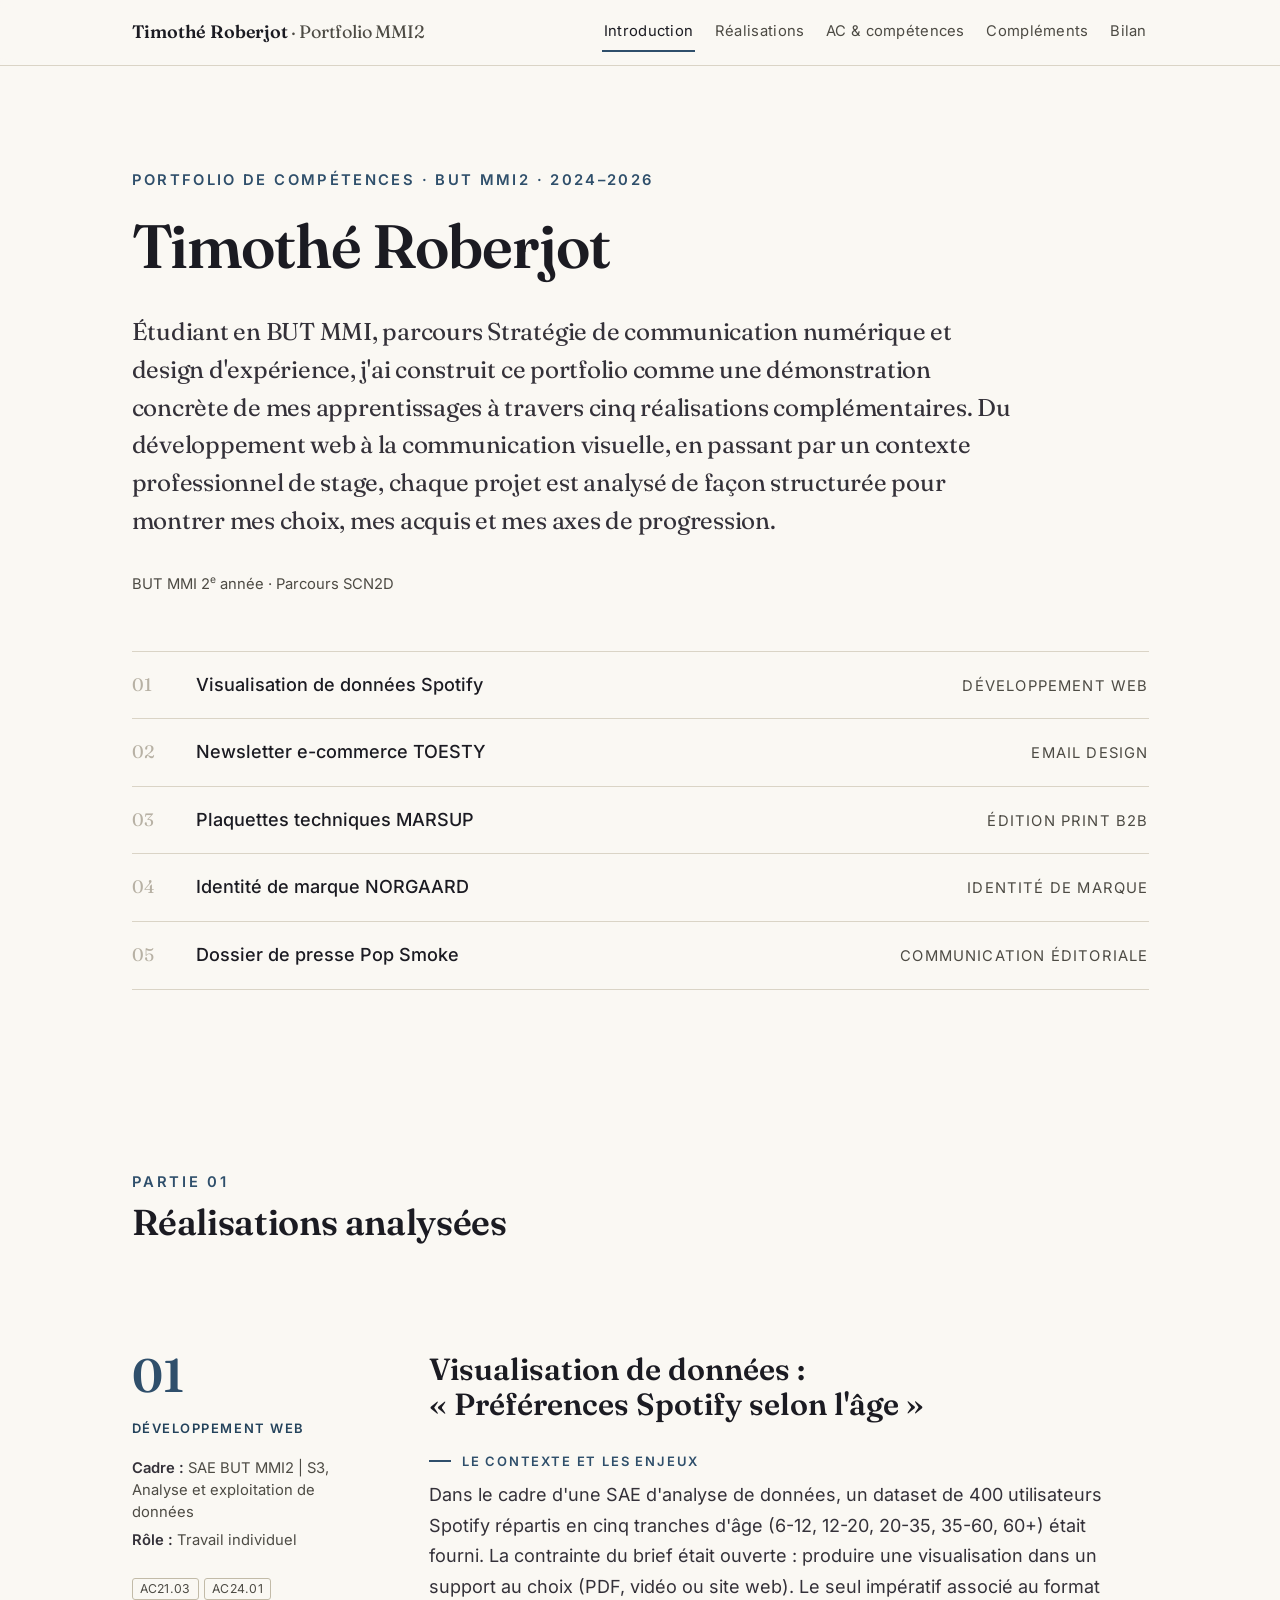
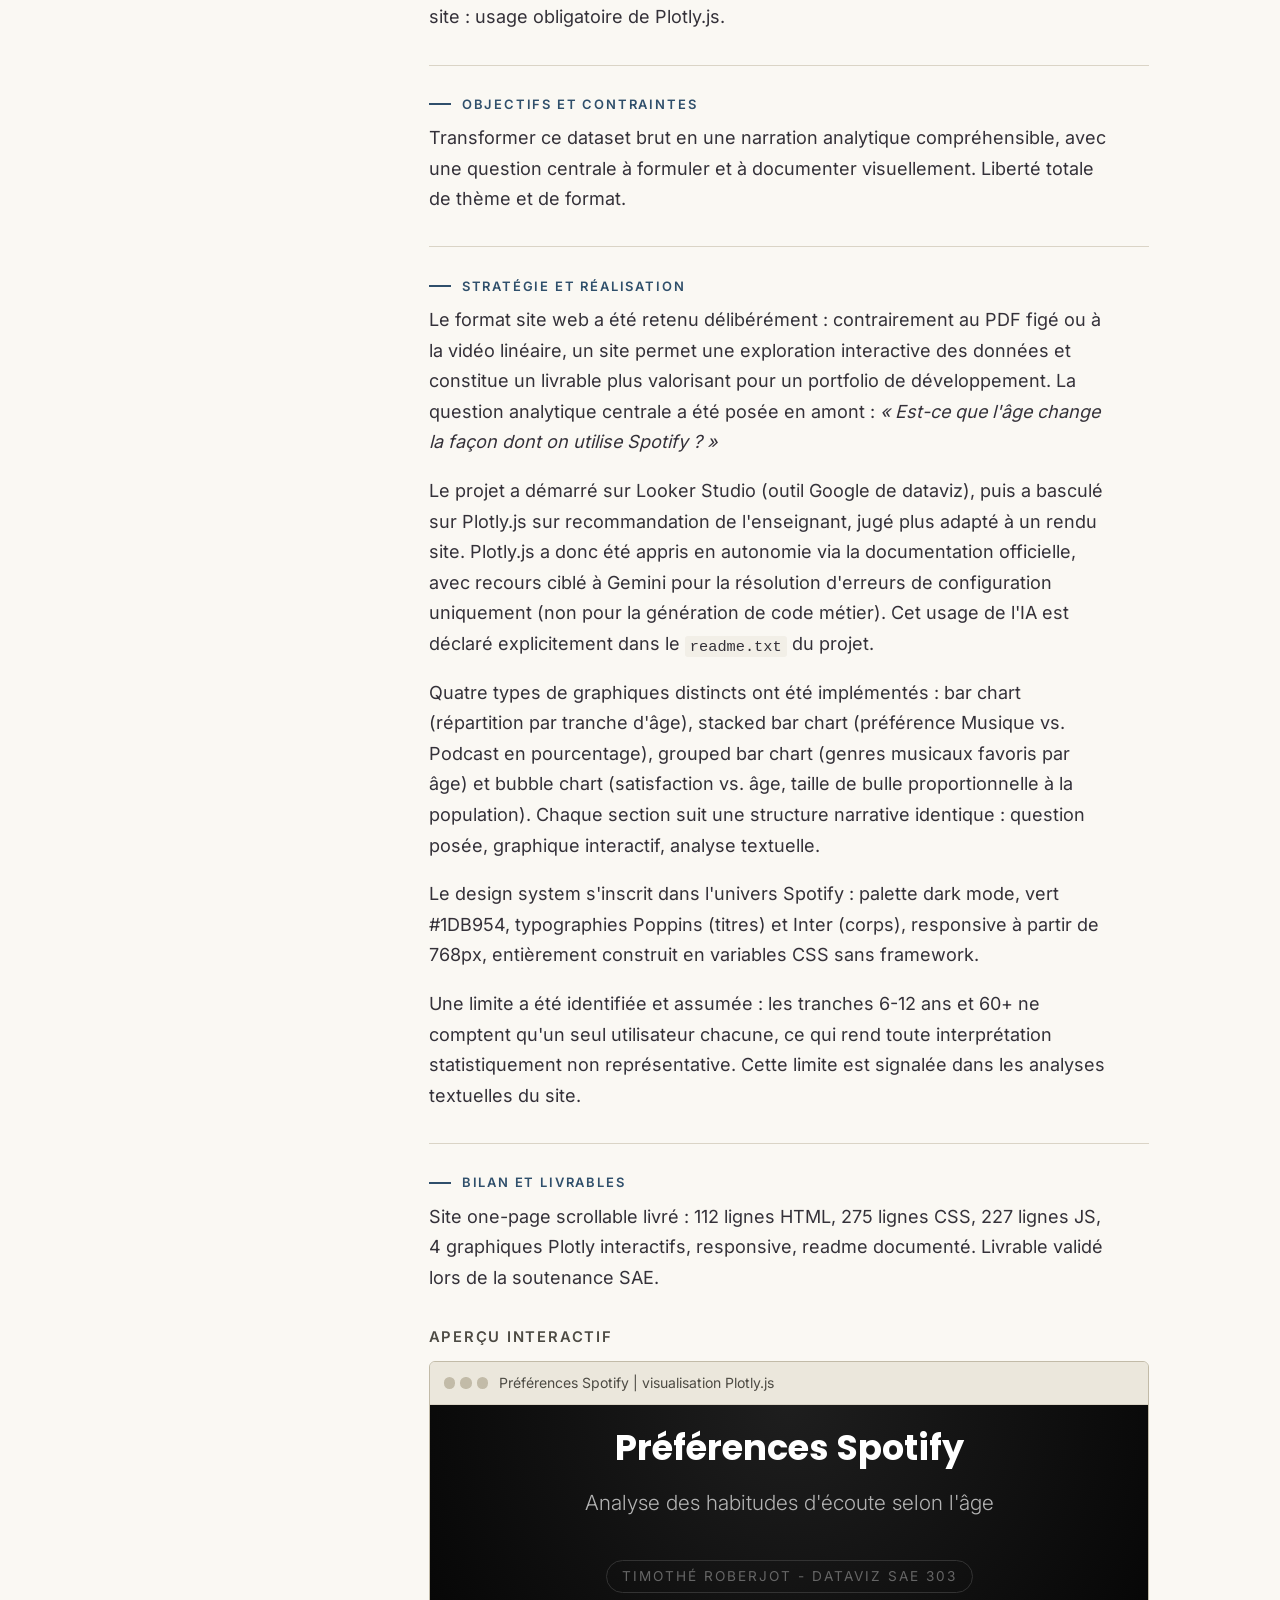
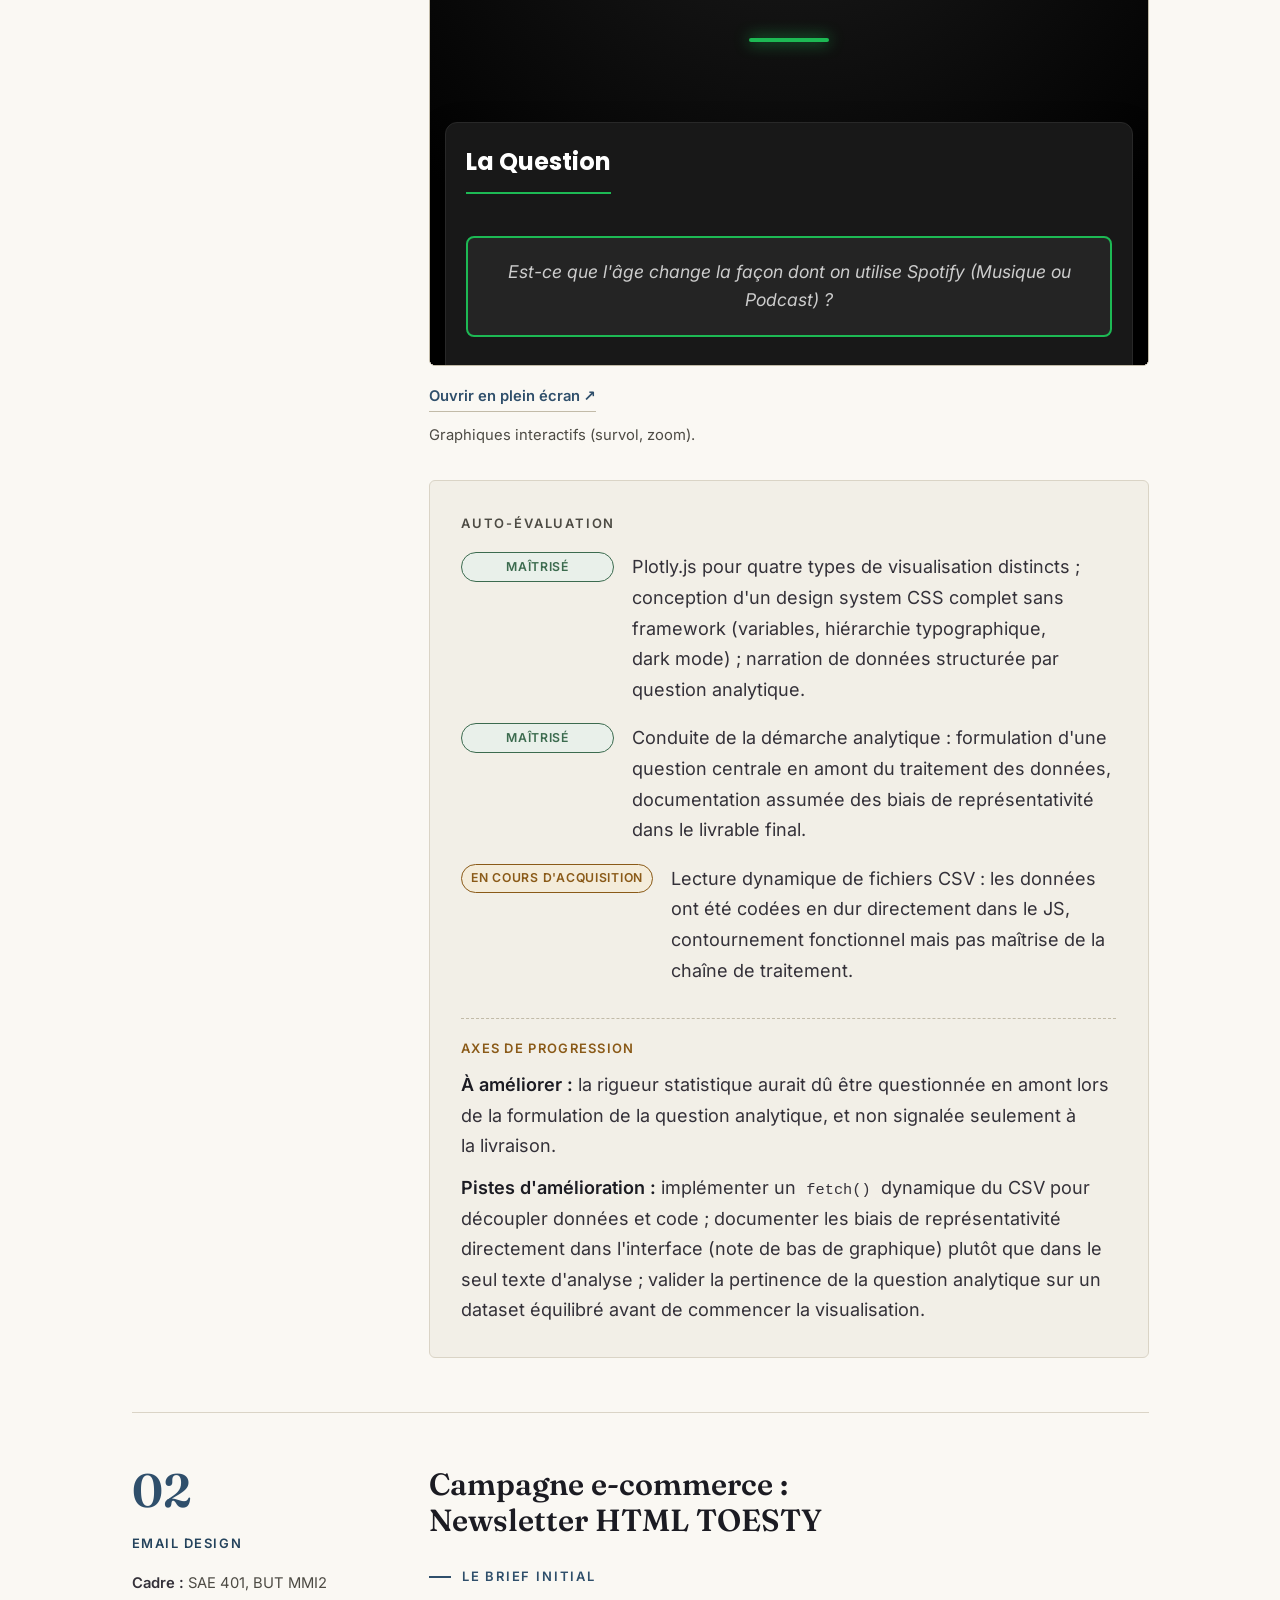
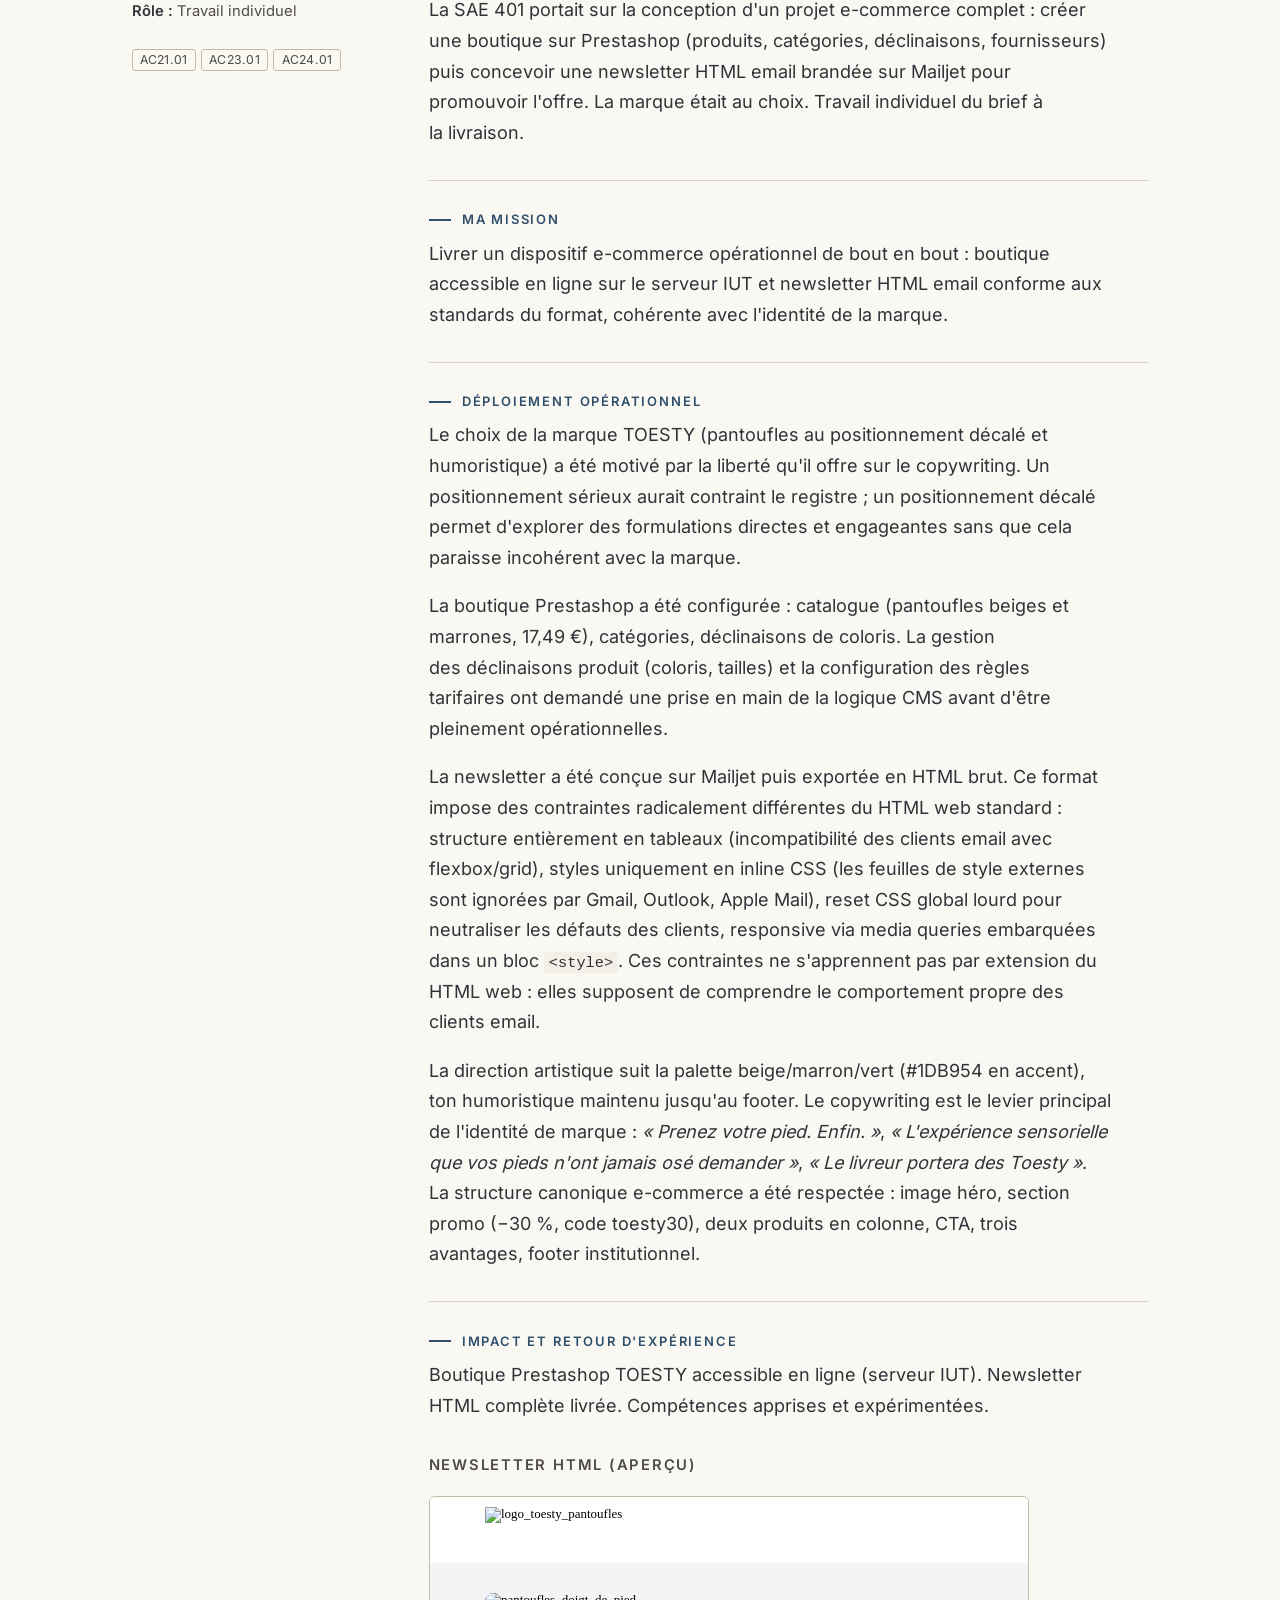
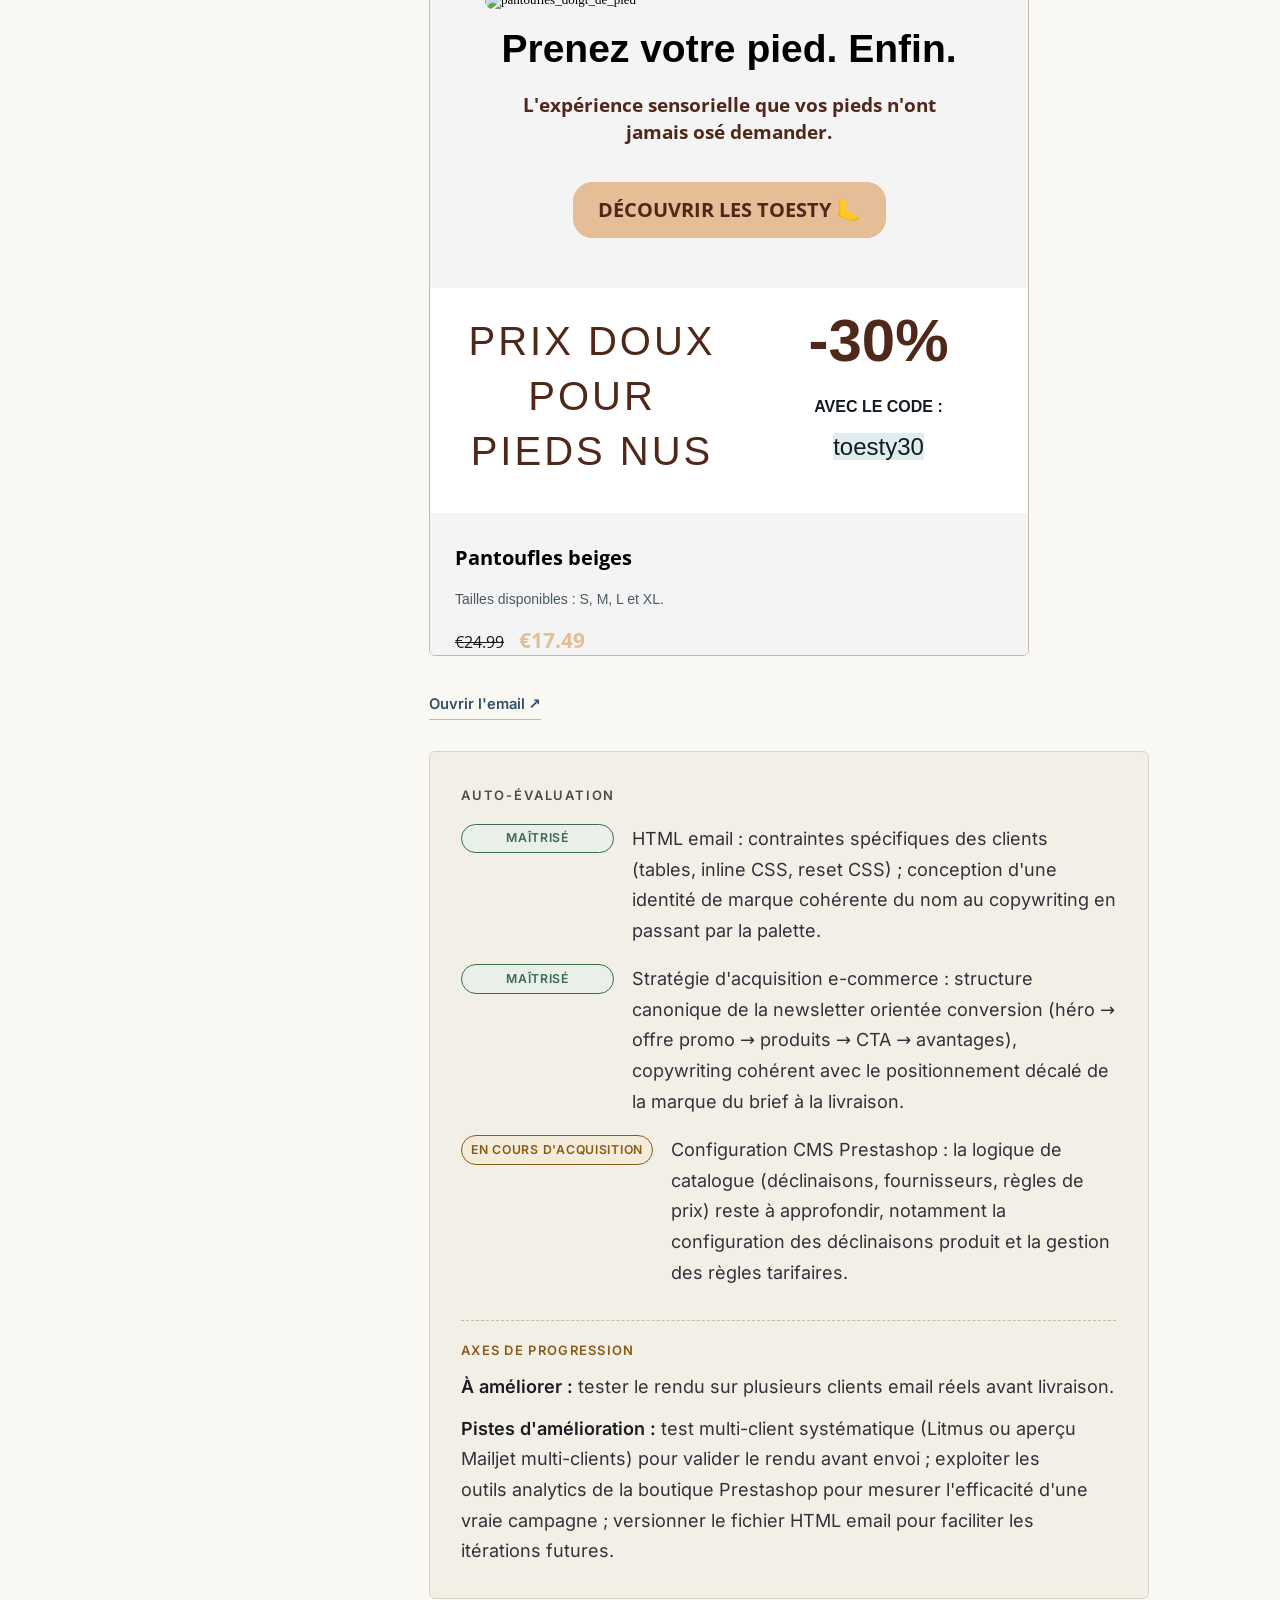
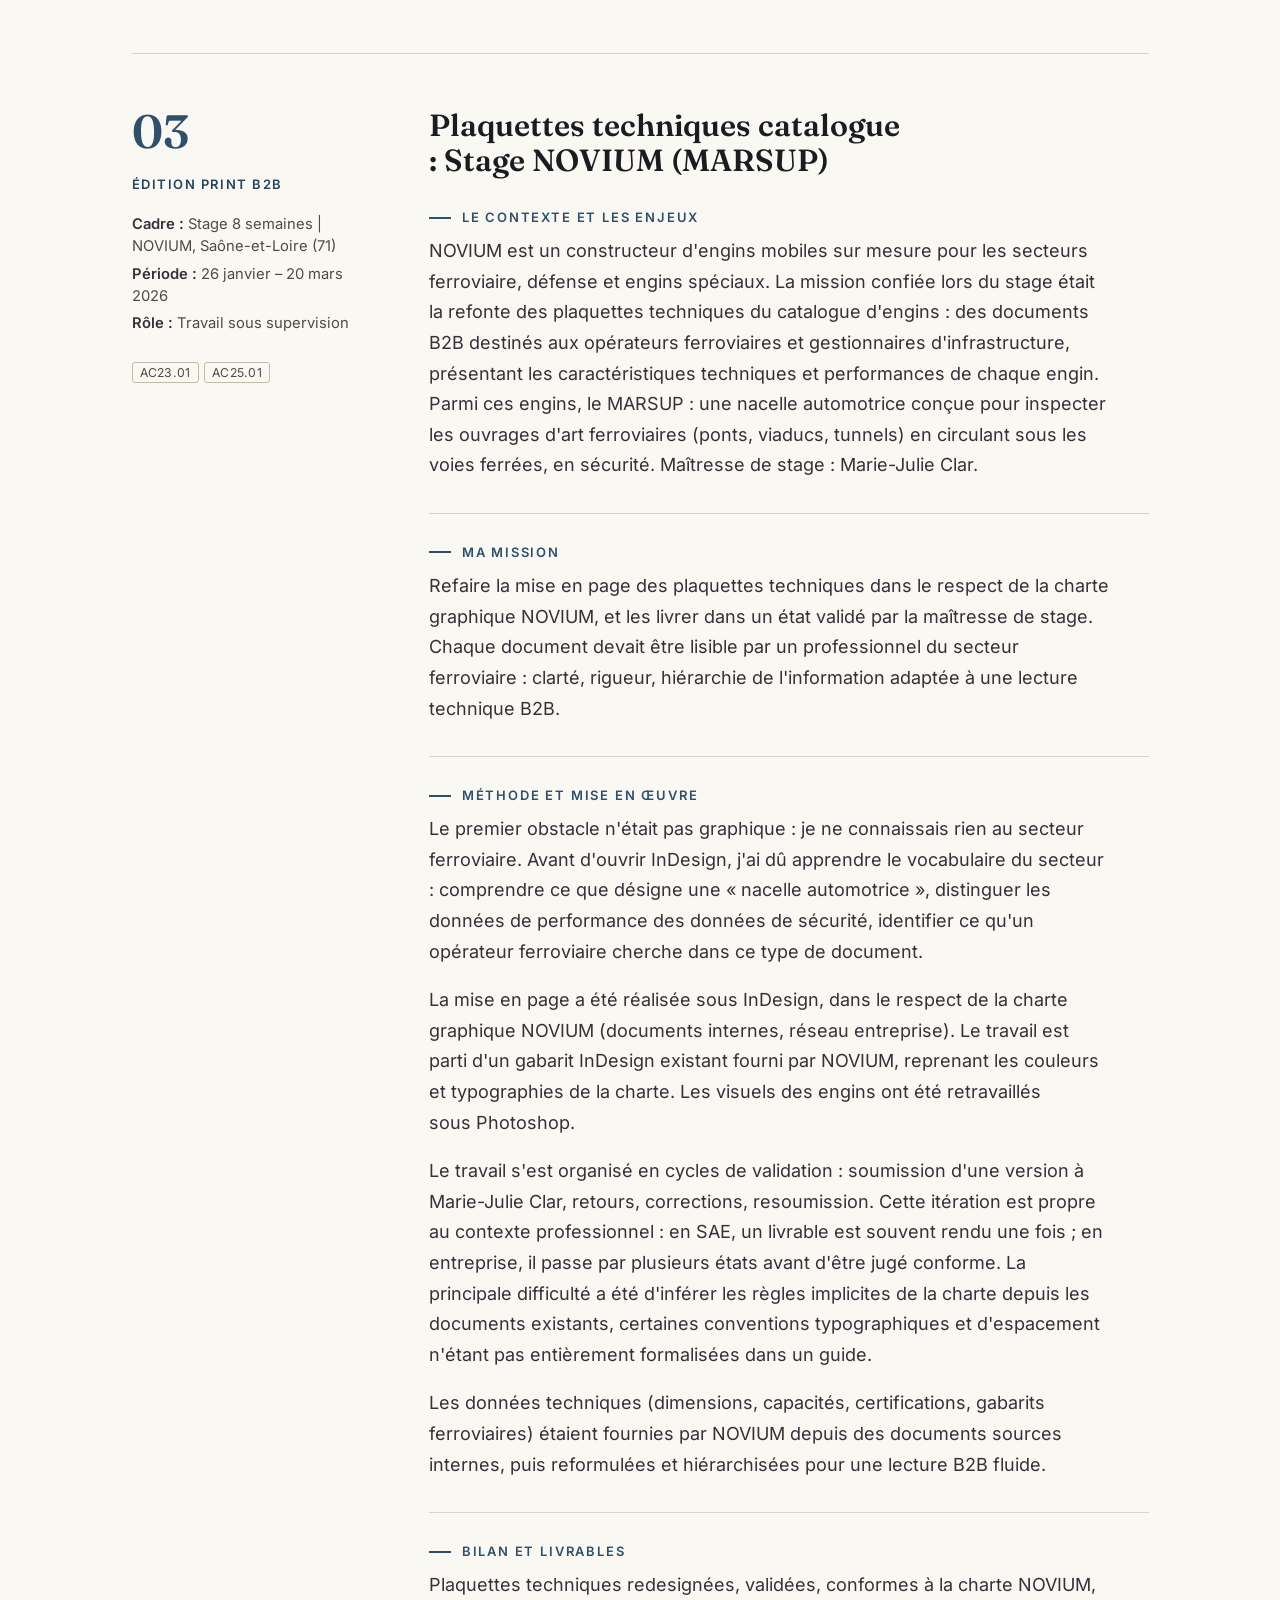
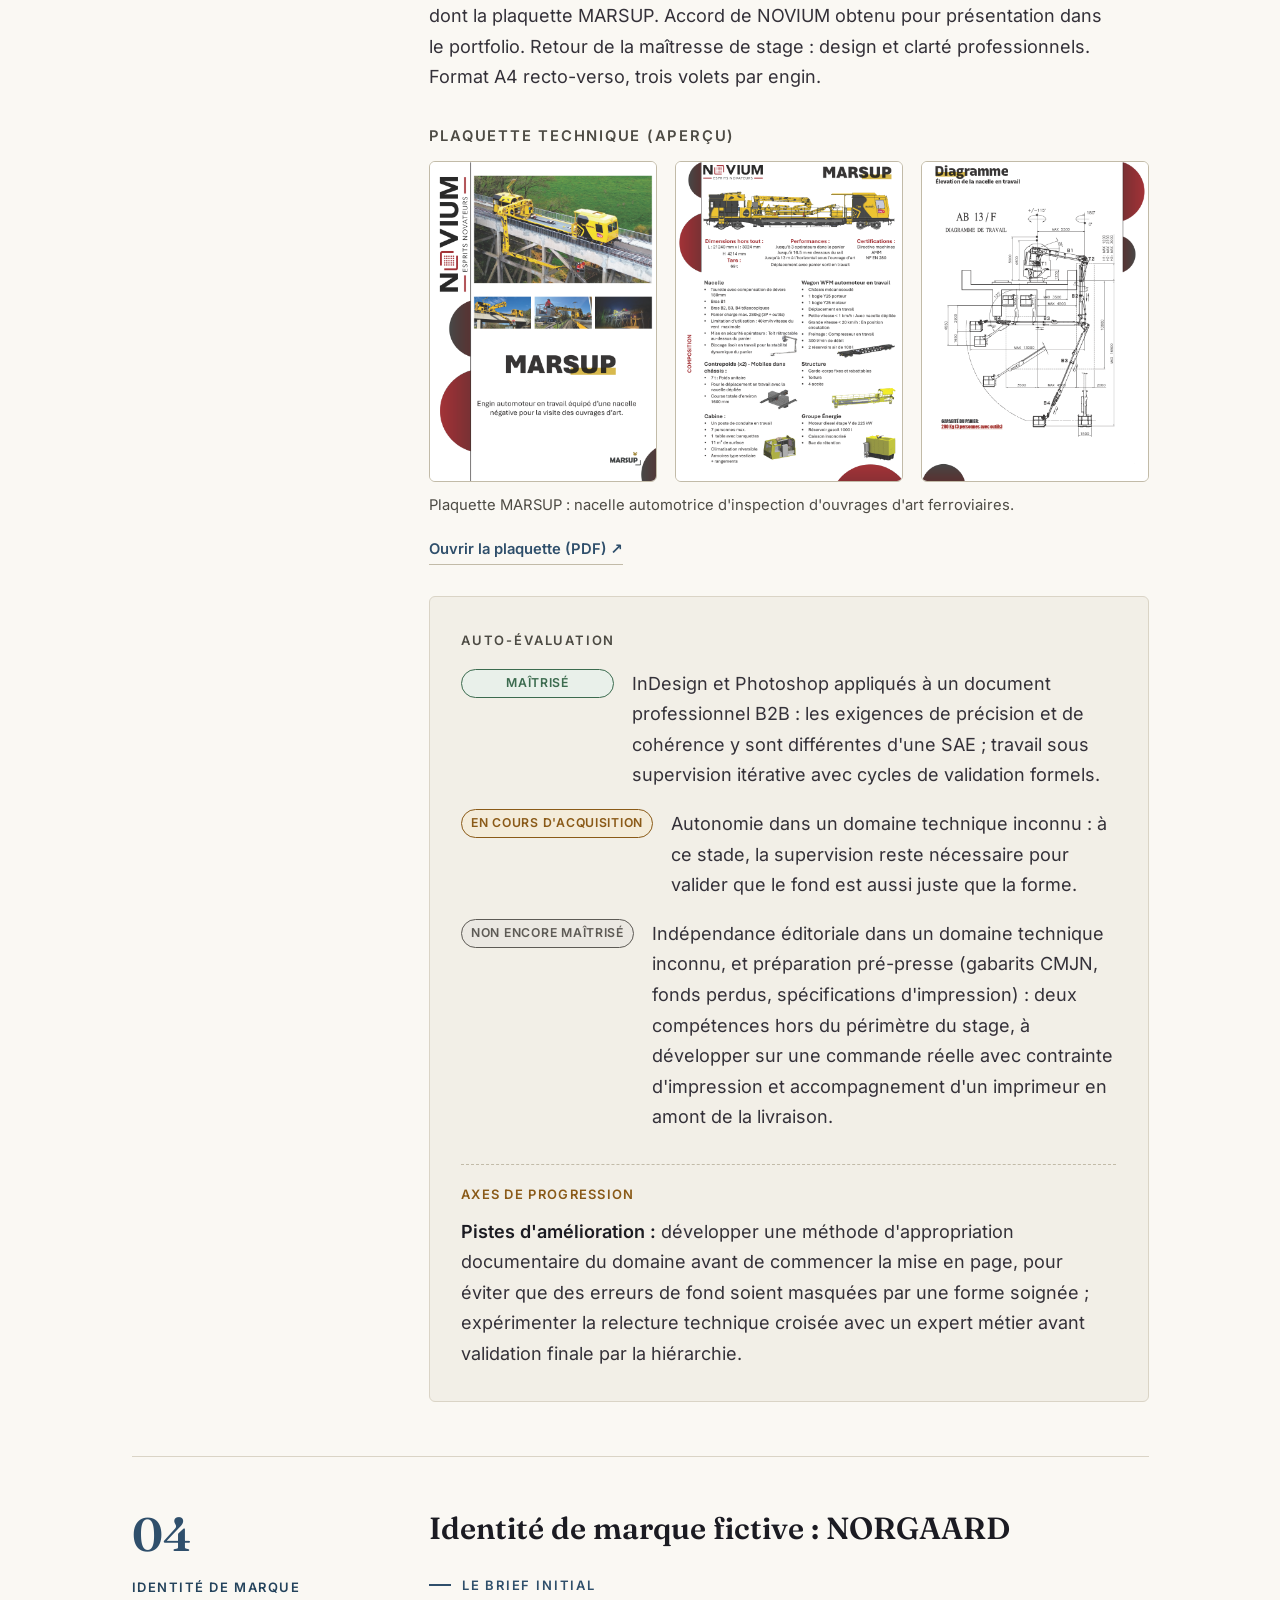
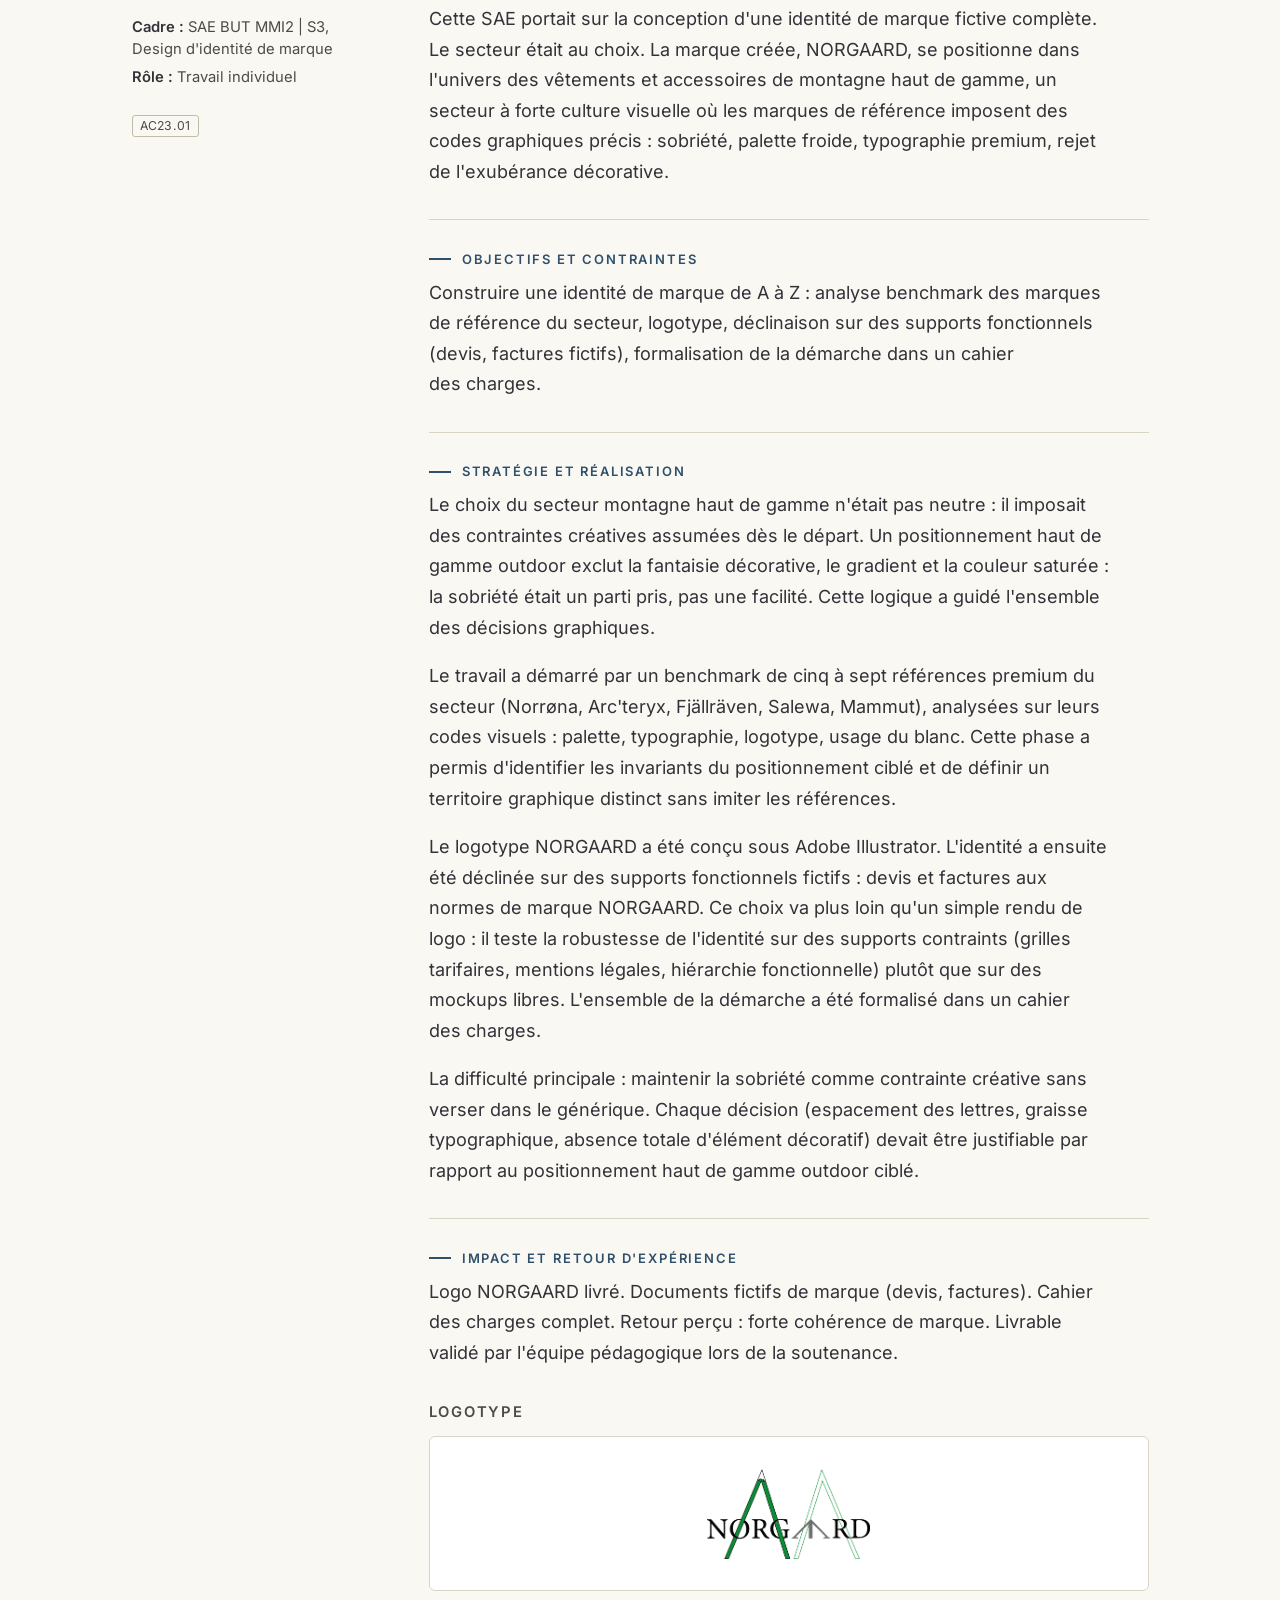
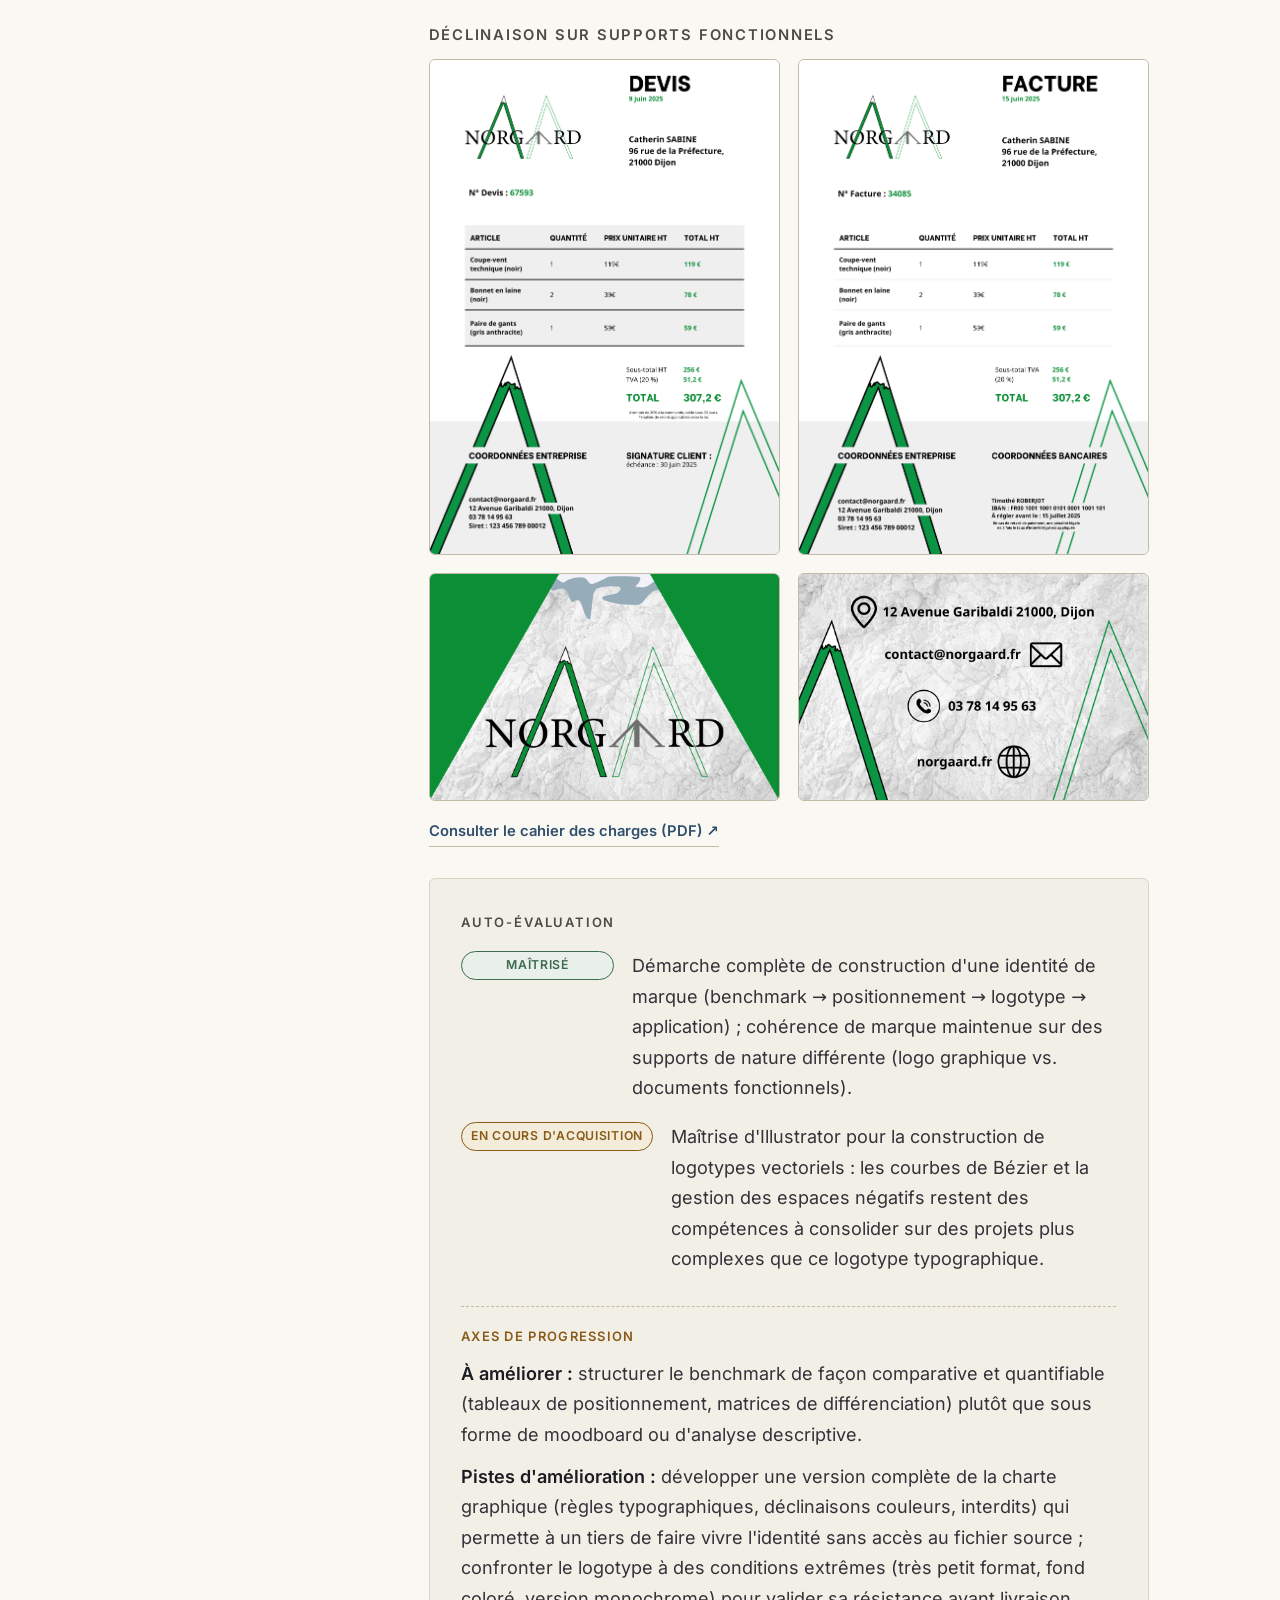
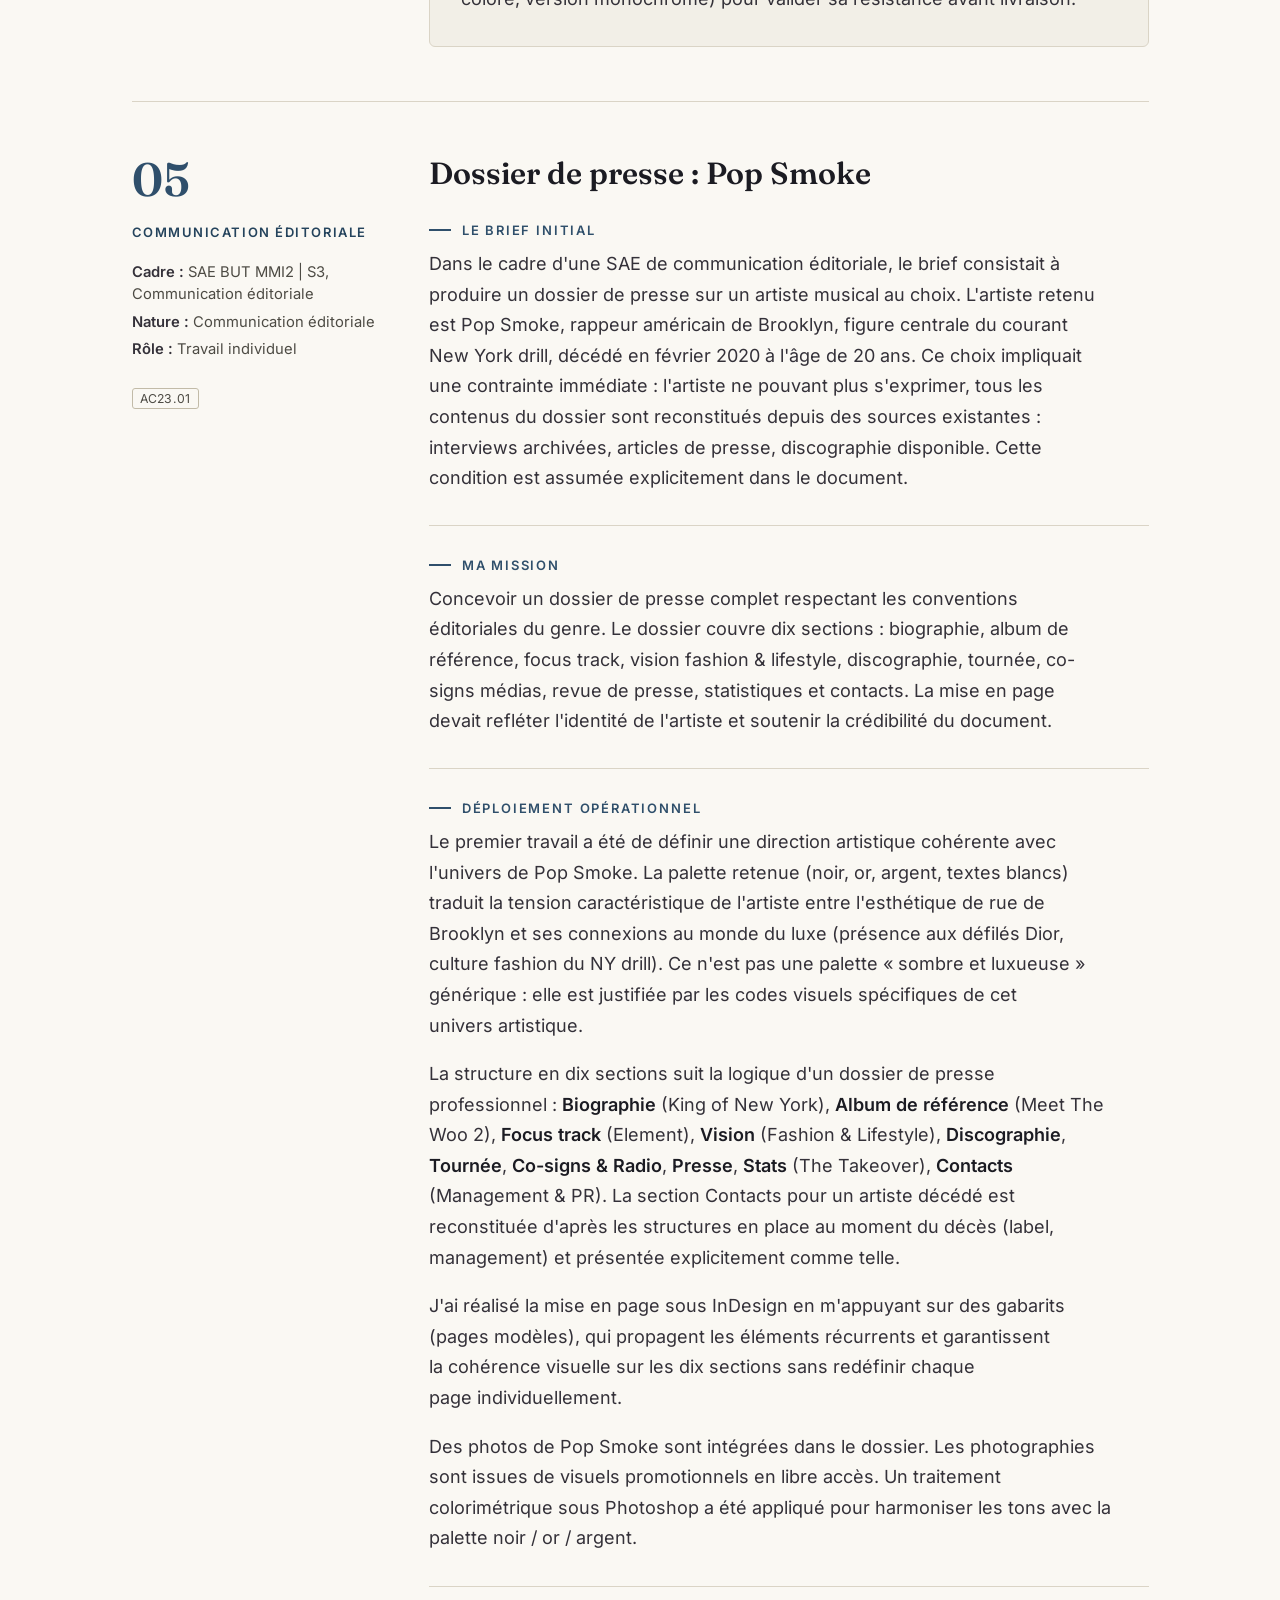
==== commit 165d6317: "ajustements" ====
--- a/src/index.html
+++ b/src/index.html
@@ -4,7 +4,7 @@
   <meta charset="UTF-8" />
   <meta name="viewport" content="width=device-width, initial-scale=1.0" />
   <meta name="description" content="Portfolio de compétences de Timothé Roberjot, BUT MMI 2e année (parcours SCN2D). Cinq réalisations analysées par la méthode STAR et leur couverture des apprentissages critiques." />
-  <title>Portfolio — Timothé Roberjot — BUT MMI2</title>
+  <title>Portfolio - Timothé Roberjot - BUT MMI2</title>
 
   <link rel="icon" href="data:image/svg+xml,%3Csvg xmlns='http://www.w3.org/2000/svg' viewBox='0 0 32 32'%3E%3Crect width='32' height='32' fill='%23faf8f3'/%3E%3Ctext x='16' y='23' font-family='Georgia,serif' font-size='20' font-weight='600' text-anchor='middle' fill='%23345470'%3ER%3C/text%3E%3C/svg%3E" />
 
@@ -104,9 +104,9 @@
                     <span class="frame__dots"><span></span><span></span><span></span></span>
                     <span class="frame__label">Préférences Spotify | visualisation Plotly.js</span>
                   </div>
-                  <iframe src="../travaux/site_dataviz/index.html" title="Site de visualisation de données Spotify (interactif)" loading="lazy"></iframe>
+                  <iframe src="travaux/site_dataviz/index.html" title="Site de visualisation de données Spotify (interactif)" loading="lazy"></iframe>
                 </div>
-                <a class="deliverable__cta" href="../travaux/site_dataviz/index.html" target="_blank" rel="noopener">Ouvrir en plein écran ↗</a>
+                <a class="deliverable__cta" href="travaux/site_dataviz/index.html" target="_blank" rel="noopener">Ouvrir en plein écran ↗</a>
                 <p class="deliverable__note">Graphiques interactifs (survol, zoom).</p>
               </div>
             </div>
@@ -164,12 +164,12 @@
 
             <div class="star-block">
               <h4>Impact et retour d'expérience</h4>
-              <p>Boutique Prestashop TOESTY accessible en ligne (serveur IUT). Newsletter HTML complète livrée. Compétences validées lors de la soutenance de la SAE 401.</p>
+              <p>Boutique Prestashop TOESTY accessible en ligne (serveur IUT). Newsletter HTML complète livrée. Compétences apprises et expérimentées.</p>
 
               <div class="deliverable">
                 <p class="deliverable__lead">Newsletter HTML (aperçu)</p>
-                <iframe class="email-frame" src="../travaux/campagne_emailing/newsletter_ecommerce_TOESTY.html" title="Newsletter e-commerce TOESTY" sandbox="allow-same-origin" loading="lazy"></iframe>
-                <a class="deliverable__cta" href="../travaux/campagne_emailing/newsletter_ecommerce_TOESTY.html" target="_blank" rel="noopener">Ouvrir l'email ↗</a>
+                <iframe class="email-frame" src="travaux/campagne_emailing/newsletter_ecommerce_TOESTY.html" title="Newsletter e-commerce TOESTY" sandbox="allow-same-origin" loading="lazy"></iframe>
+                <a class="deliverable__cta" href="travaux/campagne_emailing/newsletter_ecommerce_TOESTY.html" target="_blank" rel="noopener">Ouvrir l'email ↗</a>
               </div>
             </div>
 
@@ -232,13 +232,13 @@
                 <p class="deliverable__lead">Plaquette technique (aperçu)</p>
                 <figure class="deliv-figure">
                   <div class="deliv-pages">
-                    <div class="deliv-media"><img src="../travaux/Plaquette_technique_MARSUP/1.png" alt="Plaquette MARSUP &mdash; page 1" loading="lazy" /></div>
-                    <div class="deliv-media"><img src="../travaux/Plaquette_technique_MARSUP/2.png" alt="Plaquette MARSUP &mdash; page 2" loading="lazy" /></div>
-                    <div class="deliv-media"><img src="../travaux/Plaquette_technique_MARSUP/3.png" alt="Plaquette MARSUP &mdash; page 3" loading="lazy" /></div>
+                    <div class="deliv-media"><img src="travaux/Plaquette_technique_MARSUP/1.png" alt="Plaquette MARSUP &mdash; page 1" loading="lazy" /></div>
+                    <div class="deliv-media"><img src="travaux/Plaquette_technique_MARSUP/2.png" alt="Plaquette MARSUP &mdash; page 2" loading="lazy" /></div>
+                    <div class="deliv-media"><img src="travaux/Plaquette_technique_MARSUP/3.png" alt="Plaquette MARSUP &mdash; page 3" loading="lazy" /></div>
                   </div>
                   <figcaption>Plaquette MARSUP : nacelle automotrice d'inspection d'ouvrages d'art ferroviaires.</figcaption>
                 </figure>
-                <a class="deliverable__cta" href="../travaux/Plaquette_technique_MARSUP/Plaquette_technique_MARSUP.pdf" target="_blank" rel="noopener">Ouvrir la plaquette (PDF) ↗</a>
+                <a class="deliverable__cta" href="travaux/Plaquette_technique_MARSUP/Plaquette_technique_MARSUP.pdf" target="_blank" rel="noopener">Ouvrir la plaquette (PDF) ↗</a>
               </div>
             </div>
 
@@ -298,18 +298,18 @@
                 <p class="deliverable__lead">Logotype</p>
                 <div class="identity-board identity-board--solo">
                   <div class="identity-swatch identity-swatch--light">
-                    <img src="../travaux/NORGAARD/logo_norgaard_fond-transparent.png" alt="Logotype NORGAARD" loading="lazy" />
+                    <img src="travaux/NORGAARD/logo_norgaard_fond-transparent.png" alt="Logotype NORGAARD" loading="lazy" />
                   </div>
                 </div>
 
                 <p class="deliverable__lead deliverable__lead--sub">Déclinaison sur supports fonctionnels</p>
                 <div class="gallery gallery--docs">
-                  <a class="gallery__item" href="../travaux/NORGAARD/devis.png" data-lightbox data-ph="Document indisponible" aria-label="Devis aux normes NORGAARD"><img src="../travaux/NORGAARD/devis.png" alt="Devis fictif appliquant l'identité NORGAARD" loading="lazy" onerror="this.closest('.gallery__item').classList.add('is-missing')" /></a>
-                  <a class="gallery__item" href="../travaux/NORGAARD/facture.png" data-lightbox data-ph="Document indisponible" aria-label="Facture aux normes NORGAARD"><img src="../travaux/NORGAARD/facture.png" alt="Facture fictive appliquant l'identité NORGAARD" loading="lazy" onerror="this.closest('.gallery__item').classList.add('is-missing')" /></a>
-                  <a class="gallery__item" href="../travaux/NORGAARD/Carte_de_visite_recto.png" data-lightbox data-ph="Document indisponible" aria-label="Carte de visite NORGAARD, recto"><img src="../travaux/NORGAARD/Carte_de_visite_recto.png" alt="Carte de visite NORGAARD — recto" loading="lazy" onerror="this.closest('.gallery__item').classList.add('is-missing')" /></a>
-                  <a class="gallery__item" href="../travaux/NORGAARD/Carte_de_visite_verso.png" data-lightbox data-ph="Document indisponible" aria-label="Carte de visite NORGAARD, verso"><img src="../travaux/NORGAARD/Carte_de_visite_verso.png" alt="Carte de visite NORGAARD — verso" loading="lazy" onerror="this.closest('.gallery__item').classList.add('is-missing')" /></a>
+                  <a class="gallery__item" href="travaux/NORGAARD/devis.png" data-lightbox data-ph="Document indisponible" aria-label="Devis aux normes NORGAARD"><img src="travaux/NORGAARD/devis.png" alt="Devis fictif appliquant l'identité NORGAARD" loading="lazy" onerror="this.closest('.gallery__item').classList.add('is-missing')" /></a>
+                  <a class="gallery__item" href="travaux/NORGAARD/facture.png" data-lightbox data-ph="Document indisponible" aria-label="Facture aux normes NORGAARD"><img src="travaux/NORGAARD/facture.png" alt="Facture fictive appliquant l'identité NORGAARD" loading="lazy" onerror="this.closest('.gallery__item').classList.add('is-missing')" /></a>
+                  <a class="gallery__item" href="travaux/NORGAARD/Carte_de_visite_recto.png" data-lightbox data-ph="Document indisponible" aria-label="Carte de visite NORGAARD, recto"><img src="travaux/NORGAARD/Carte_de_visite_recto.png" alt="Carte de visite NORGAARD — recto" loading="lazy" onerror="this.closest('.gallery__item').classList.add('is-missing')" /></a>
+                  <a class="gallery__item" href="travaux/NORGAARD/Carte_de_visite_verso.png" data-lightbox data-ph="Document indisponible" aria-label="Carte de visite NORGAARD, verso"><img src="travaux/NORGAARD/Carte_de_visite_verso.png" alt="Carte de visite NORGAARD — verso" loading="lazy" onerror="this.closest('.gallery__item').classList.add('is-missing')" /></a>
                 </div>
-                <a class="deliverable__cta" href="../travaux/NORGAARD/CAHIER_DES_CHARGES_NORGAARD.pdf" target="_blank" rel="noopener">Consulter le cahier des charges (PDF) ↗</a>
+                <a class="deliverable__cta" href="travaux/NORGAARD/CAHIER_DES_CHARGES_NORGAARD.pdf" target="_blank" rel="noopener">Consulter le cahier des charges (PDF) ↗</a>
               </div>
             </div>
 
@@ -369,14 +369,14 @@
               <div class="deliverable deliverable--gallery">
                 <p class="deliverable__lead">Dossier de presse (planches)</p>
                 <div class="gallery">
-                  <a class="gallery__item" href="../travaux/dossier_presse_pop_smoke/1_ouverture.png" data-lightbox data-ph="Planche indisponible" aria-label="Planche — page d'ouverture"><img src="../travaux/dossier_presse_pop_smoke/1_ouverture.png" alt="Page d'ouverture — direction artistique noir, or et argent" loading="lazy" onerror="this.closest('.gallery__item').classList.add('is-missing')" /></a>
-                  <a class="gallery__item" href="../travaux/dossier_presse_pop_smoke/2_biographie.png" data-lightbox data-ph="Planche indisponible" aria-label="Planche — biographie"><img src="../travaux/dossier_presse_pop_smoke/2_biographie.png" alt="Page biographie — mise en page éditoriale" loading="lazy" onerror="this.closest('.gallery__item').classList.add('is-missing')" /></a>
-                  <a class="gallery__item" href="../travaux/dossier_presse_pop_smoke/3_album_Meet-the-who-2.png" data-lightbox data-ph="Planche indisponible" aria-label="Planche — album de référence"><img src="../travaux/dossier_presse_pop_smoke/3_album_Meet-the-who-2.png" alt="Page album de référence — Meet The Woo 2" loading="lazy" onerror="this.closest('.gallery__item').classList.add('is-missing')" /></a>
-                  <a class="gallery__item" href="../travaux/dossier_presse_pop_smoke/4_track_Element.png" data-lightbox data-ph="Planche indisponible" aria-label="Planche — focus track"><img src="../travaux/dossier_presse_pop_smoke/4_track_Element.png" alt="Page focus track — Element" loading="lazy" onerror="this.closest('.gallery__item').classList.add('is-missing')" /></a>
-                  <a class="gallery__item" href="../travaux/dossier_presse_pop_smoke/5_citations_avis.png" data-lightbox data-ph="Planche indisponible" aria-label="Planche — citations et revue de presse"><img src="../travaux/dossier_presse_pop_smoke/5_citations_avis.png" alt="Page citations et revue de presse" loading="lazy" onerror="this.closest('.gallery__item').classList.add('is-missing')" /></a>
-                  <a class="gallery__item" href="../travaux/dossier_presse_pop_smoke/6_chiffres_carriere.png" data-lightbox data-ph="Planche indisponible" aria-label="Planche — chiffres de carrière"><img src="../travaux/dossier_presse_pop_smoke/6_chiffres_carriere.png" alt="Page statistiques — chiffres de carrière" loading="lazy" onerror="this.closest('.gallery__item').classList.add('is-missing')" /></a>
+                  <a class="gallery__item" href="travaux/dossier_presse_pop_smoke/1_ouverture.png" data-lightbox data-ph="Planche indisponible" aria-label="Planche — page d'ouverture"><img src="travaux/dossier_presse_pop_smoke/1_ouverture.png" alt="Page d'ouverture — direction artistique noir, or et argent" loading="lazy" onerror="this.closest('.gallery__item').classList.add('is-missing')" /></a>
+                  <a class="gallery__item" href="travaux/dossier_presse_pop_smoke/2_biographie.png" data-lightbox data-ph="Planche indisponible" aria-label="Planche — biographie"><img src="travaux/dossier_presse_pop_smoke/2_biographie.png" alt="Page biographie — mise en page éditoriale" loading="lazy" onerror="this.closest('.gallery__item').classList.add('is-missing')" /></a>
+                  <a class="gallery__item" href="travaux/dossier_presse_pop_smoke/3_album_Meet-the-who-2.png" data-lightbox data-ph="Planche indisponible" aria-label="Planche — album de référence"><img src="travaux/dossier_presse_pop_smoke/3_album_Meet-the-who-2.png" alt="Page album de référence — Meet The Woo 2" loading="lazy" onerror="this.closest('.gallery__item').classList.add('is-missing')" /></a>
+                  <a class="gallery__item" href="travaux/dossier_presse_pop_smoke/4_track_Element.png" data-lightbox data-ph="Planche indisponible" aria-label="Planche — focus track"><img src="travaux/dossier_presse_pop_smoke/4_track_Element.png" alt="Page focus track — Element" loading="lazy" onerror="this.closest('.gallery__item').classList.add('is-missing')" /></a>
+                  <a class="gallery__item" href="travaux/dossier_presse_pop_smoke/5_citations_avis.png" data-lightbox data-ph="Planche indisponible" aria-label="Planche — citations et revue de presse"><img src="travaux/dossier_presse_pop_smoke/5_citations_avis.png" alt="Page citations et revue de presse" loading="lazy" onerror="this.closest('.gallery__item').classList.add('is-missing')" /></a>
+                  <a class="gallery__item" href="travaux/dossier_presse_pop_smoke/6_chiffres_carriere.png" data-lightbox data-ph="Planche indisponible" aria-label="Planche — chiffres de carrière"><img src="travaux/dossier_presse_pop_smoke/6_chiffres_carriere.png" alt="Page statistiques — chiffres de carrière" loading="lazy" onerror="this.closest('.gallery__item').classList.add('is-missing')" /></a>
                 </div>
-                <a class="deliverable__cta" href="../travaux/dossier_presse_pop_smoke/dossier_presse_pop_smoke.pdf" target="_blank" rel="noopener">Ouvrir le dossier complet (PDF) ↗</a>
+                <a class="deliverable__cta" href="travaux/dossier_presse_pop_smoke/dossier_presse_pop_smoke.pdf" target="_blank" rel="noopener">Ouvrir le dossier complet (PDF) ↗</a>
                 <p class="deliverable__note">Cliquer pour agrandir une planche.</p>
               </div>
             </div>
@@ -556,28 +556,28 @@
         <div class="complements__group">
           <p class="deliverable__lead">Maquette de site | Freeze Corleone</p>
           <div class="gallery gallery--wide">
-            <a class="gallery__item" href="../travaux/maquette_site_freeze-corleone/1.png" data-lightbox data-ph="Visuel indisponible" aria-label="Maquette Freeze Corleone, écran 1"><img src="../travaux/maquette_site_freeze-corleone/1.png" alt="Maquette Freeze Corleone — écran 1" loading="lazy" onerror="this.closest('.gallery__item').classList.add('is-missing')" /></a>
-            <a class="gallery__item" href="../travaux/maquette_site_freeze-corleone/2.png" data-lightbox data-ph="Visuel indisponible" aria-label="Maquette Freeze Corleone, écran 2"><img src="../travaux/maquette_site_freeze-corleone/2.png" alt="Maquette Freeze Corleone — écran 2" loading="lazy" onerror="this.closest('.gallery__item').classList.add('is-missing')" /></a>
-            <a class="gallery__item" href="../travaux/maquette_site_freeze-corleone/3.png" data-lightbox data-ph="Visuel indisponible" aria-label="Maquette Freeze Corleone, écran 3"><img src="../travaux/maquette_site_freeze-corleone/3.png" alt="Maquette Freeze Corleone — écran 3" loading="lazy" onerror="this.closest('.gallery__item').classList.add('is-missing')" /></a>
-            <a class="gallery__item" href="../travaux/maquette_site_freeze-corleone/4.png" data-lightbox data-ph="Visuel indisponible" aria-label="Maquette Freeze Corleone, écran 4"><img src="../travaux/maquette_site_freeze-corleone/4.png" alt="Maquette Freeze Corleone — écran 4" loading="lazy" onerror="this.closest('.gallery__item').classList.add('is-missing')" /></a>
+            <a class="gallery__item" href="travaux/maquette_site_freeze-corleone/1.png" data-lightbox data-ph="Visuel indisponible" aria-label="Maquette Freeze Corleone, écran 1"><img src="travaux/maquette_site_freeze-corleone/1.png" alt="Maquette Freeze Corleone — écran 1" loading="lazy" onerror="this.closest('.gallery__item').classList.add('is-missing')" /></a>
+            <a class="gallery__item" href="travaux/maquette_site_freeze-corleone/2.png" data-lightbox data-ph="Visuel indisponible" aria-label="Maquette Freeze Corleone, écran 2"><img src="travaux/maquette_site_freeze-corleone/2.png" alt="Maquette Freeze Corleone — écran 2" loading="lazy" onerror="this.closest('.gallery__item').classList.add('is-missing')" /></a>
+            <a class="gallery__item" href="travaux/maquette_site_freeze-corleone/3.png" data-lightbox data-ph="Visuel indisponible" aria-label="Maquette Freeze Corleone, écran 3"><img src="travaux/maquette_site_freeze-corleone/3.png" alt="Maquette Freeze Corleone — écran 3" loading="lazy" onerror="this.closest('.gallery__item').classList.add('is-missing')" /></a>
+            <a class="gallery__item" href="travaux/maquette_site_freeze-corleone/4.png" data-lightbox data-ph="Visuel indisponible" aria-label="Maquette Freeze Corleone, écran 4"><img src="travaux/maquette_site_freeze-corleone/4.png" alt="Maquette Freeze Corleone — écran 4" loading="lazy" onerror="this.closest('.gallery__item').classList.add('is-missing')" /></a>
           </div>
         </div>
 
         <div class="complements__group">
           <p class="deliverable__lead">Design d'expérience et intégration du site Dune</p>
           <div class="gallery gallery--wide">
-            <a class="gallery__item" href="../travaux/site_DUNE/1.jpeg" data-lightbox data-ph="Visuel indisponible" aria-label="Maquette Dune, écran 1"><img src="../travaux/site_DUNE/1.jpeg" alt="Maquette Dune — écran 1" loading="lazy" onerror="this.closest('.gallery__item').classList.add('is-missing')" /></a>
-            <a class="gallery__item" href="../travaux/site_DUNE/2.jpeg" data-lightbox data-ph="Visuel indisponible" aria-label="Maquette Dune, écran 2"><img src="../travaux/site_DUNE/2.jpeg" alt="Maquette Dune — écran 2" loading="lazy" onerror="this.closest('.gallery__item').classList.add('is-missing')" /></a>
-            <a class="gallery__item" href="../travaux/site_DUNE/3.jpeg" data-lightbox data-ph="Visuel indisponible" aria-label="Maquette Dune, écran 3"><img src="../travaux/site_DUNE/3.jpeg" alt="Maquette Dune — écran 3" loading="lazy" onerror="this.closest('.gallery__item').classList.add('is-missing')" /></a>
-<a class="gallery__item" href="../travaux/site_DUNE/5.jpeg" data-lightbox data-ph="Visuel indisponible" aria-label="Maquette Dune, écran 5"><img src="../travaux/site_DUNE/5.jpeg" alt="Maquette Dune — écran 5" loading="lazy" onerror="this.closest('.gallery__item').classList.add('is-missing')" /></a>
+            <a class="gallery__item" href="travaux/site_DUNE/1.jpeg" data-lightbox data-ph="Visuel indisponible" aria-label="Maquette Dune, écran 1"><img src="travaux/site_DUNE/1.jpeg" alt="Maquette Dune — écran 1" loading="lazy" onerror="this.closest('.gallery__item').classList.add('is-missing')" /></a>
+            <a class="gallery__item" href="travaux/site_DUNE/2.jpeg" data-lightbox data-ph="Visuel indisponible" aria-label="Maquette Dune, écran 2"><img src="travaux/site_DUNE/2.jpeg" alt="Maquette Dune — écran 2" loading="lazy" onerror="this.closest('.gallery__item').classList.add('is-missing')" /></a>
+            <a class="gallery__item" href="travaux/site_DUNE/3.jpeg" data-lightbox data-ph="Visuel indisponible" aria-label="Maquette Dune, écran 3"><img src="travaux/site_DUNE/3.jpeg" alt="Maquette Dune — écran 3" loading="lazy" onerror="this.closest('.gallery__item').classList.add('is-missing')" /></a>
+<a class="gallery__item" href="travaux/site_DUNE/5.jpeg" data-lightbox data-ph="Visuel indisponible" aria-label="Maquette Dune, écran 5"><img src="travaux/site_DUNE/5.jpeg" alt="Maquette Dune — écran 5" loading="lazy" onerror="this.closest('.gallery__item').classList.add('is-missing')" /></a>
           </div>
         </div>
 
         <div class="complements__group">
           <p class="deliverable__lead">Pochette d'album | OCEAN BLEU</p>
           <div class="gallery gallery--square">
-            <a class="gallery__item" href="../travaux/visuels/album_OCEAN_BLEU/ocean_bleu_pochette_base.png" data-lightbox data-ph="Visuel indisponible" aria-label="Pochette OCEAN BLEU, version de base"><img src="../travaux/visuels/album_OCEAN_BLEU/ocean_bleu_pochette_base.png" alt="Pochette OCEAN BLEU — version de base" loading="lazy" onerror="this.closest('.gallery__item').classList.add('is-missing')" /></a>
-            <a class="gallery__item" href="../travaux/visuels/album_OCEAN_BLEU/ocean_bleu_pochette_verte.png" data-lightbox data-ph="Visuel indisponible" aria-label="Pochette OCEAN BLEU, variante verte"><img src="../travaux/visuels/album_OCEAN_BLEU/ocean_bleu_pochette_verte.png" alt="Pochette OCEAN BLEU — variante verte" loading="lazy" onerror="this.closest('.gallery__item').classList.add('is-missing')" /></a>
+            <a class="gallery__item" href="travaux/visuels/album_OCEAN_BLEU/ocean_bleu_pochette_base.png" data-lightbox data-ph="Visuel indisponible" aria-label="Pochette OCEAN BLEU, version de base"><img src="travaux/visuels/album_OCEAN_BLEU/ocean_bleu_pochette_base.png" alt="Pochette OCEAN BLEU — version de base" loading="lazy" onerror="this.closest('.gallery__item').classList.add('is-missing')" /></a>
+            <a class="gallery__item" href="travaux/visuels/album_OCEAN_BLEU/ocean_bleu_pochette_verte.png" data-lightbox data-ph="Visuel indisponible" aria-label="Pochette OCEAN BLEU, variante verte"><img src="travaux/visuels/album_OCEAN_BLEU/ocean_bleu_pochette_verte.png" alt="Pochette OCEAN BLEU — variante verte" loading="lazy" onerror="this.closest('.gallery__item').classList.add('is-missing')" /></a>
           </div>
         </div>
 
@@ -585,20 +585,20 @@
         <div class="complements__group">
           <p class="deliverable__lead">Photographie | Parfum</p>
           <div class="gallery gallery--frame">
-            <a class="gallery__item" href="../travaux/photos/packshot_parfum.JPG" data-lightbox data-ph="Visuel indisponible" aria-label="Packshot de parfum"><img src="../travaux/photos/packshot_parfum.JPG" alt="Packshot — parfum" loading="lazy" onerror="this.closest('.gallery__item').classList.add('is-missing')" /></a>
-            <a class="gallery__item" href="../travaux/photos/packshot_graphique_parfum.png" data-lightbox data-ph="Visuel indisponible" aria-label="Packshot graphique de parfum"><img src="../travaux/photos/packshot_graphique_parfum.png" alt="Packshot graphique — parfum" loading="lazy" onerror="this.closest('.gallery__item').classList.add('is-missing')" /></a>
+            <a class="gallery__item" href="travaux/photos/packshot_parfum.JPG" data-lightbox data-ph="Visuel indisponible" aria-label="Packshot de parfum"><img src="travaux/photos/packshot_parfum.JPG" alt="Packshot — parfum" loading="lazy" onerror="this.closest('.gallery__item').classList.add('is-missing')" /></a>
+            <a class="gallery__item" href="travaux/photos/packshot_graphique_parfum.png" data-lightbox data-ph="Visuel indisponible" aria-label="Packshot graphique de parfum"><img src="travaux/photos/packshot_graphique_parfum.png" alt="Packshot graphique — parfum" loading="lazy" onerror="this.closest('.gallery__item').classList.add('is-missing')" /></a>
           </div>
         </div>
 
         <div class="complements__group">
           <p class="deliverable__lead">Photographie | Pompe à vélo</p>
           <div class="gallery gallery--frame">
-            <a class="gallery__item" href="../travaux/photos/packshot_pompe_a_velo.png" data-lightbox data-ph="Visuel indisponible" aria-label="Packshot de pompe à vélo"><img src="../travaux/photos/packshot_pompe_a_velo.png" alt="Packshot — pompe à vélo" loading="lazy" onerror="this.closest('.gallery__item').classList.add('is-missing')" /></a>
-            <a class="gallery__item" href="../travaux/photos/mise_en_situation_pompe_a_velo.png" data-lightbox data-ph="Visuel indisponible" aria-label="Mise en situation d'une pompe à vélo"><img src="../travaux/photos/mise_en_situation_pompe_a_velo.png" alt="Mise en situation — pompe à vélo" loading="lazy" onerror="this.closest('.gallery__item').classList.add('is-missing')" /></a>
+            <a class="gallery__item" href="travaux/photos/packshot_pompe_a_velo.png" data-lightbox data-ph="Visuel indisponible" aria-label="Packshot de pompe à vélo"><img src="travaux/photos/packshot_pompe_a_velo.png" alt="Packshot — pompe à vélo" loading="lazy" onerror="this.closest('.gallery__item').classList.add('is-missing')" /></a>
+            <a class="gallery__item" href="travaux/photos/mise_en_situation_pompe_a_velo.png" data-lightbox data-ph="Visuel indisponible" aria-label="Mise en situation d'une pompe à vélo"><img src="travaux/photos/mise_en_situation_pompe_a_velo.png" alt="Mise en situation — pompe à vélo" loading="lazy" onerror="this.closest('.gallery__item').classList.add('is-missing')" /></a>
           </div>
         </div>
 
-        <p class="complements__doc"><a class="deliverable__cta" href="../travaux/Dossier_culture_artistique/Dossier_culture_artistique.pdf" target="_blank" rel="noopener">Dossier de culture artistique (PDF) ↗</a></p>
+        <p class="complements__doc"><a class="deliverable__cta" href="travaux/Dossier_culture_artistique/Dossier_culture_artistique.pdf" target="_blank" rel="noopener">Dossier de culture artistique (PDF) ↗</a></p>
 
       </div>
     </section>
--- a/src/styles/main.css
+++ b/src/styles/main.css
@@ -12,7 +12,7 @@
   font-style: normal;
   font-weight: 400 700;
   font-display: swap;
-  src: url('../../assets/fonts/fraunces-latin.woff2') format('woff2');
+  src: url('../assets/fonts/fraunces-latin.woff2') format('woff2');
   unicode-range: U+0000-00FF, U+0131, U+0152-0153, U+02BB-02BC, U+02C6, U+02DA,
     U+02DC, U+0304, U+0308, U+0329, U+2000-206F, U+20AC, U+2122, U+2191, U+2193,
     U+2212, U+2215, U+FEFF, U+FFFD;
@@ -22,7 +22,7 @@
   font-style: normal;
   font-weight: 400 700;
   font-display: swap;
-  src: url('../../assets/fonts/fraunces-latin-ext.woff2') format('woff2');
+  src: url('../assets/fonts/fraunces-latin-ext.woff2') format('woff2');
   unicode-range: U+0100-02BA, U+02BD-02C5, U+02C7-02CC, U+02CE-02D7, U+02DD-02FF,
     U+0304, U+0308, U+0329, U+1D00-1DBF, U+1E00-1E9F, U+1EF2-1EFF, U+2020,
     U+20A0-20AB, U+20AD-20C0, U+2113, U+2C60-2C7F, U+A720-A7FF;
@@ -32,7 +32,7 @@
   font-style: normal;
   font-weight: 400 700;
   font-display: swap;
-  src: url('../../assets/fonts/inter-latin.woff2') format('woff2');
+  src: url('../assets/fonts/inter-latin.woff2') format('woff2');
   unicode-range: U+0000-00FF, U+0131, U+0152-0153, U+02BB-02BC, U+02C6, U+02DA,
     U+02DC, U+0304, U+0308, U+0329, U+2000-206F, U+20AC, U+2122, U+2191, U+2193,
     U+2212, U+2215, U+FEFF, U+FFFD;
@@ -42,7 +42,7 @@
   font-style: normal;
   font-weight: 400 700;
   font-display: swap;
-  src: url('../../assets/fonts/inter-latin-ext.woff2') format('woff2');
+  src: url('../assets/fonts/inter-latin-ext.woff2') format('woff2');
   unicode-range: U+0100-02BA, U+02BD-02C5, U+02C7-02CC, U+02CE-02D7, U+02DD-02FF,
     U+0304, U+0308, U+0329, U+1D00-1DBF, U+1E00-1E9F, U+1EF2-1EFF, U+2020,
     U+20A0-20AB, U+20AD-20C0, U+2113, U+2C60-2C7F, U+A720-A7FF;
